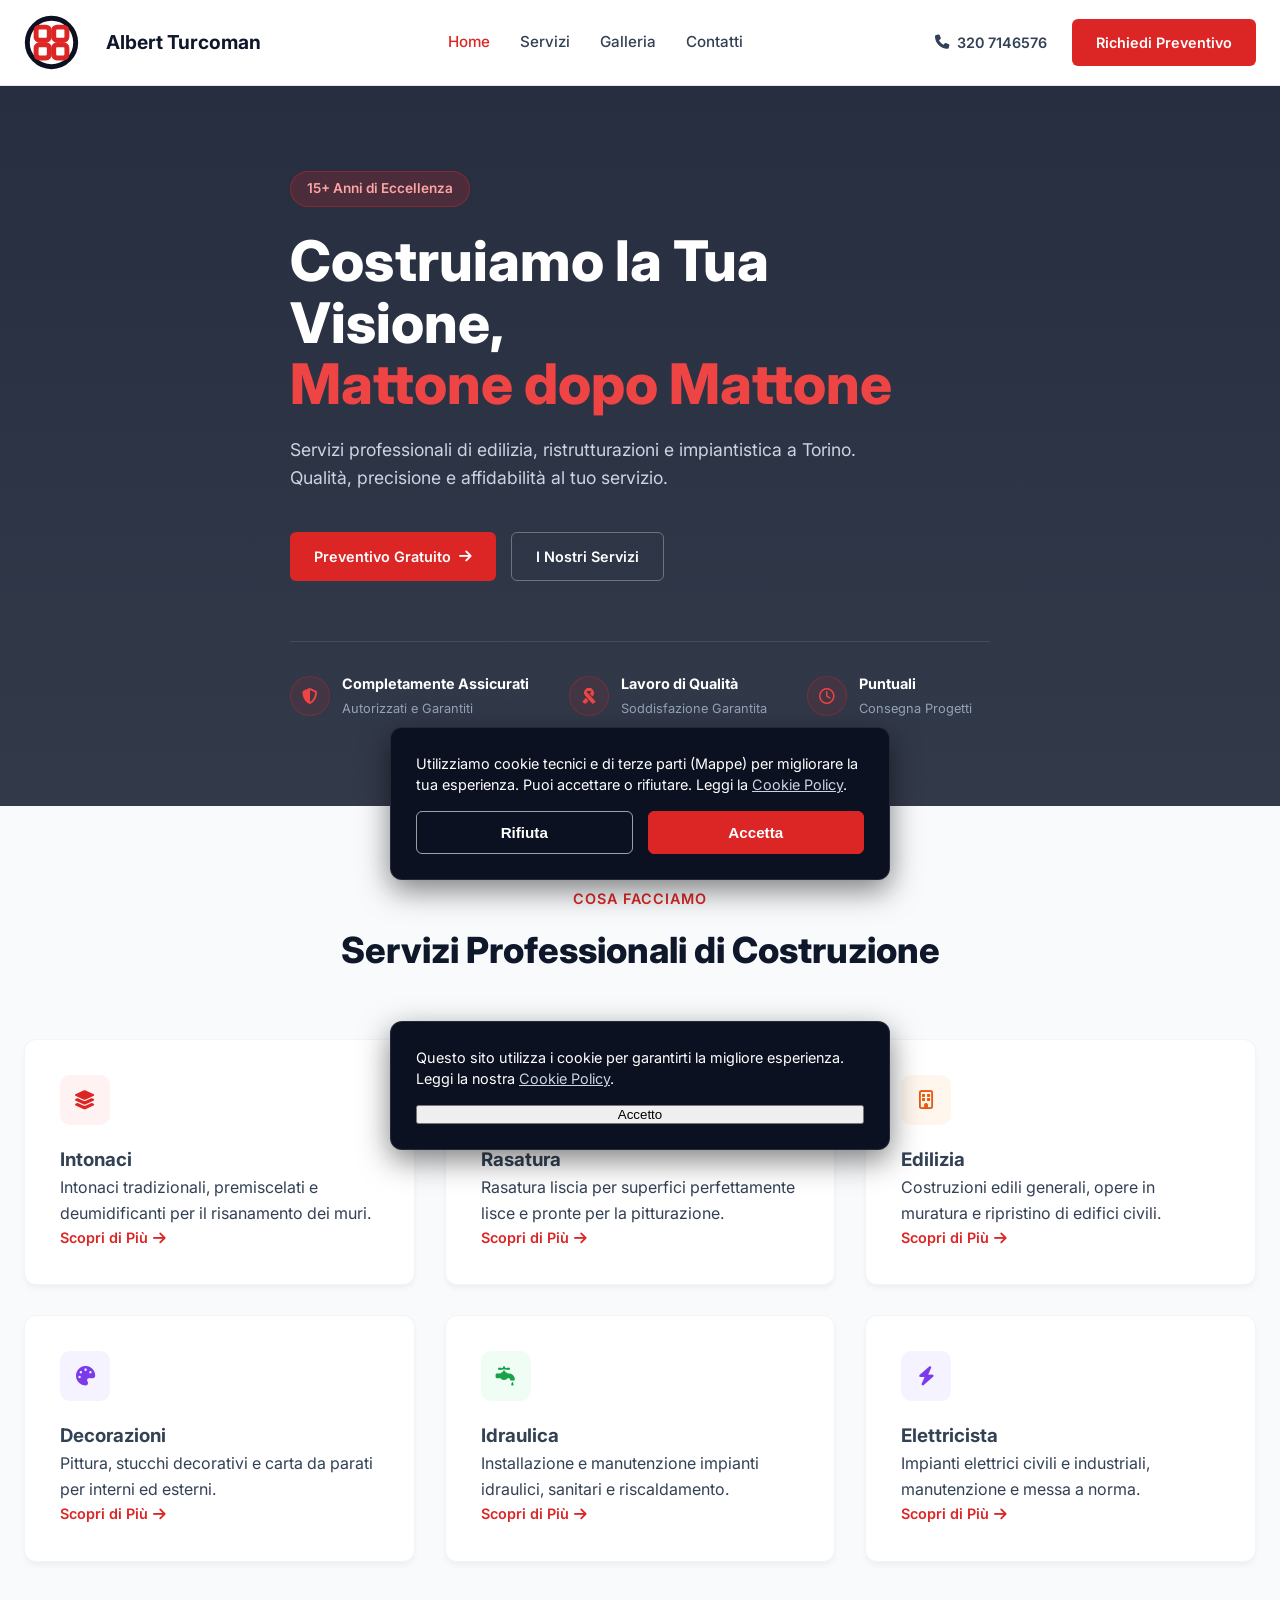
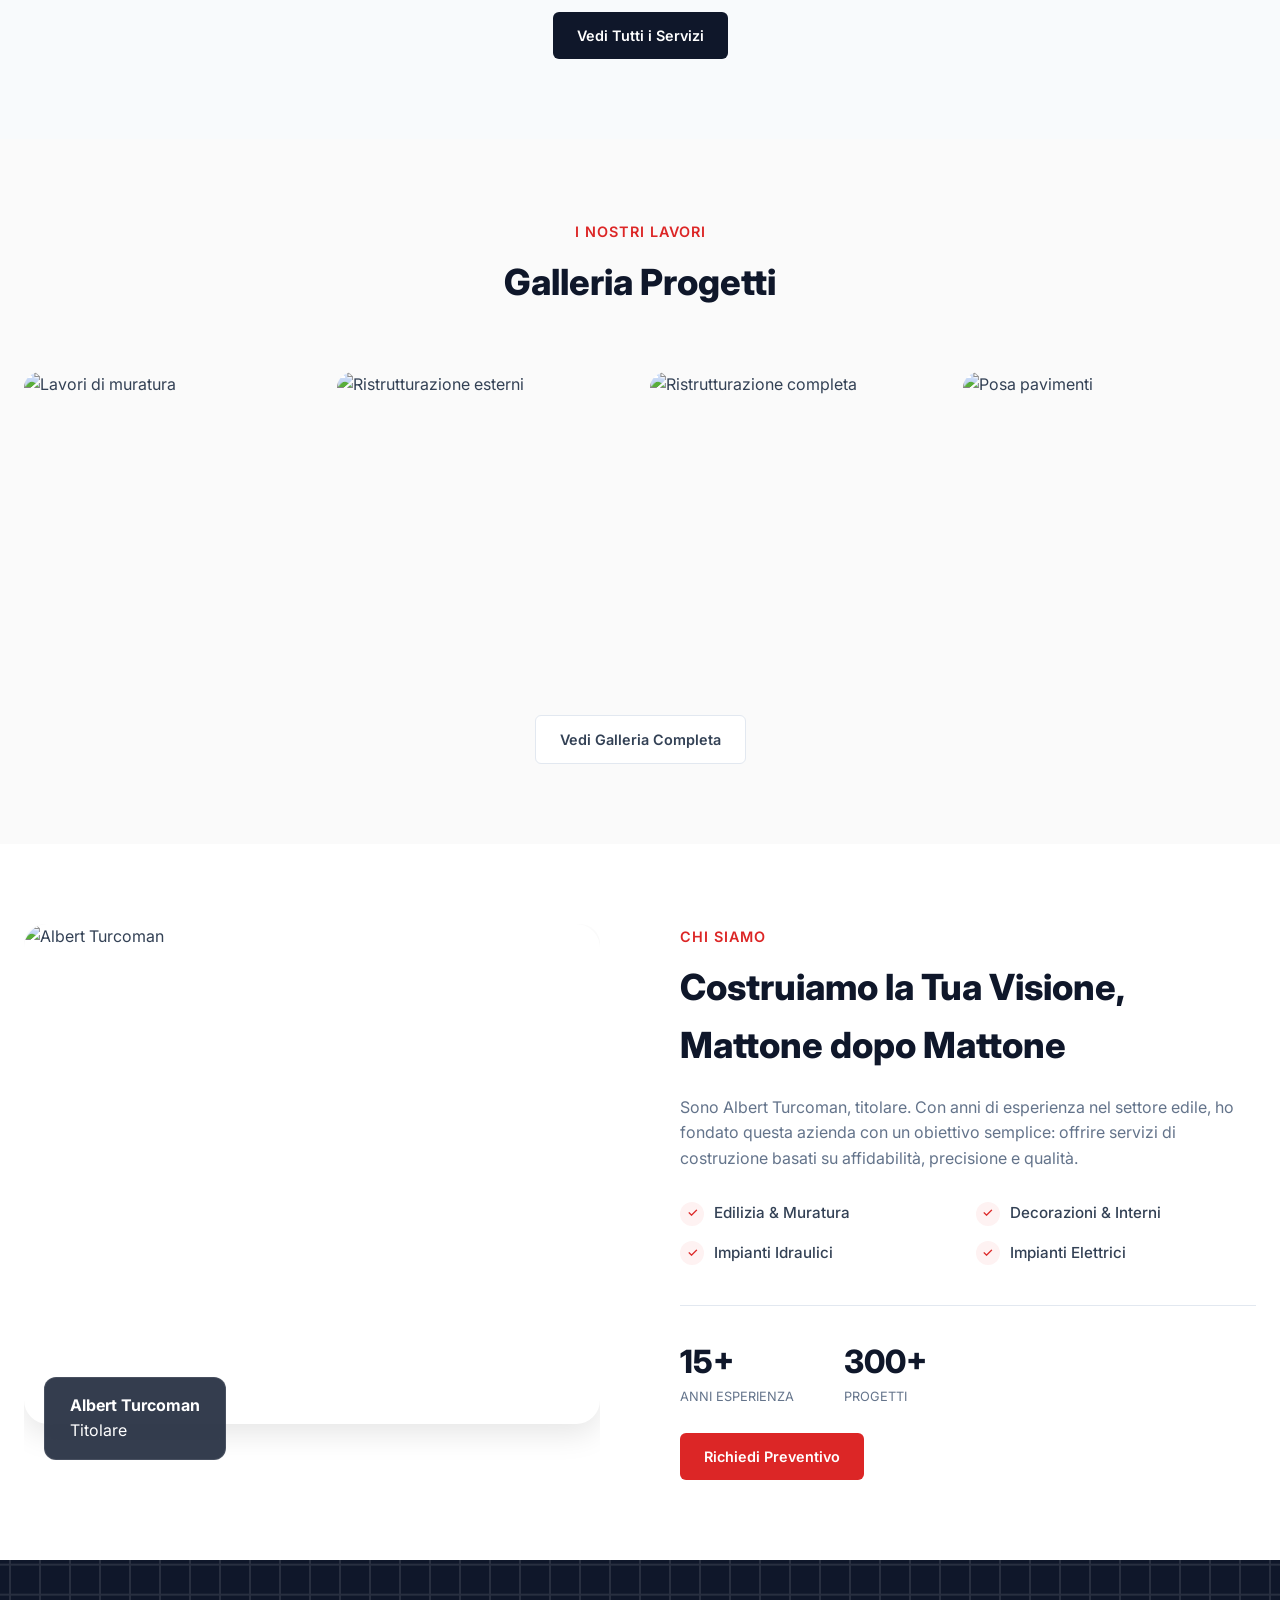
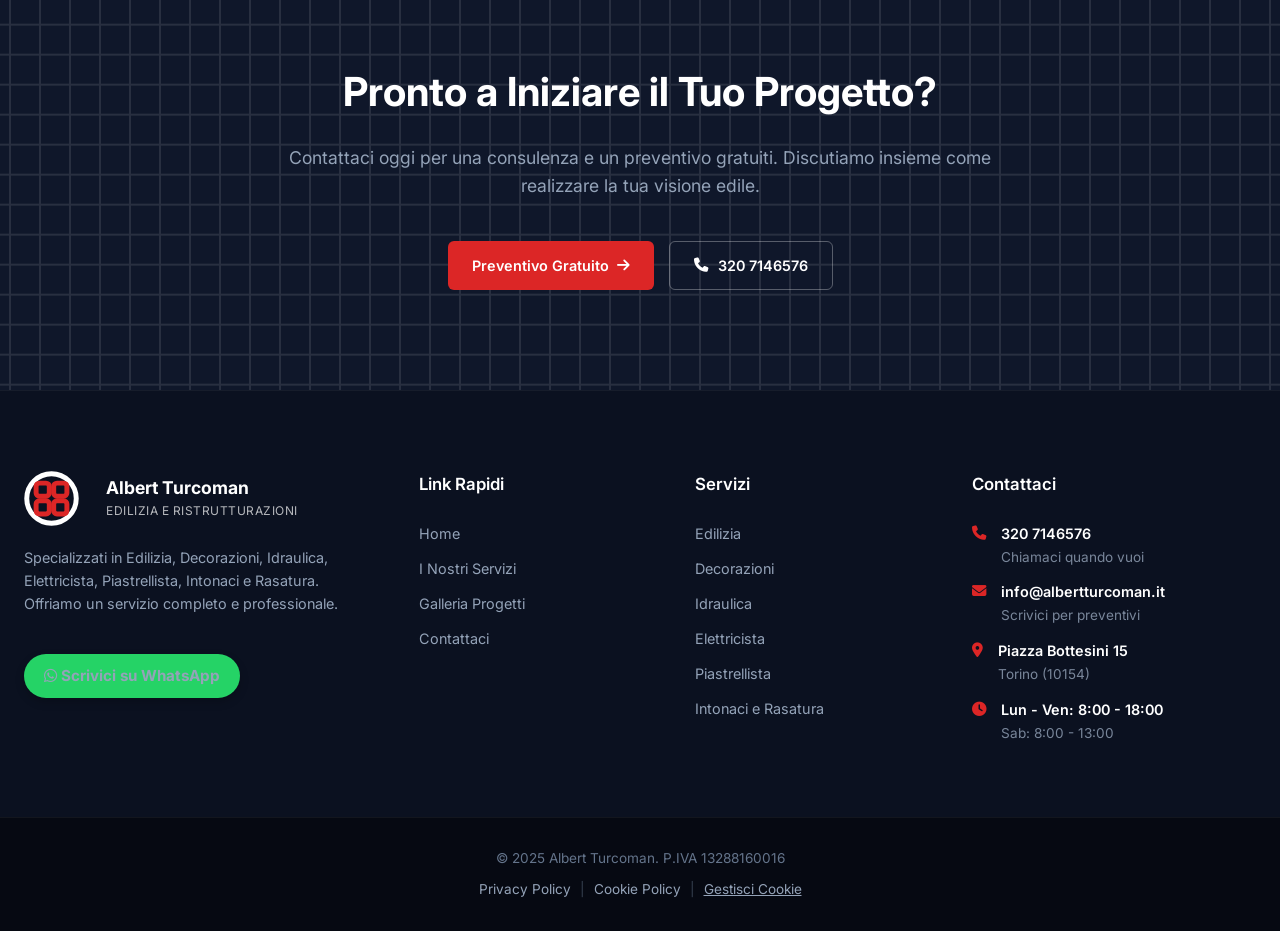
==== index.html @ 8659eb18 "Initial commit via Netlify" ====
<!DOCTYPE html>
<html lang="it">
<!-- <head>
    <meta charset="UTF-8">
    <meta name="viewport" content="width=device-width, initial-scale=1.0">
    <title>Albert Turcoman - Edilizia e Ristrutturazioni</title>
    <link rel="stylesheet" href="https://cdnjs.cloudflare.com/ajax/libs/font-awesome/6.4.0/css/all.min.css">
    <link href="https://fonts.googleapis.com/css2?family=Inter:wght@300;400;500;600;700;800&display=swap" rel="stylesheet">
    <link rel="stylesheet" href="style.css">
    <link rel="icon" type="image/svg+xml" href="favicon.svg">
</head> -->
<head>
    <meta charset="UTF-8">
    <meta name="viewport" content="width=device-width, initial-scale=1.0">
    <title>Albert Turcoman - Ristrutturazioni e Edilizia</title>
    <meta name="description" content="Ristrutturazioni complete, impianti idraulici ed elettrici, decorazioni e edilizia a Torino. Qualità, puntualità e preventivi gratuiti. Chiamaci ora.">
    <meta property="og:type" content="website">
    <meta property="og:site_name" content="Albert Turcoman Edilizia">
    <link rel="icon" type="image/svg+xml" href="favicon.svg">
    <link rel="stylesheet" href="https://cdnjs.cloudflare.com/ajax/libs/font-awesome/6.4.0/css/all.min.css">
    <link href="https://fonts.googleapis.com/css2?family=Inter:wght@300;400;500;600;700;800&display=swap" rel="stylesheet">
    <link rel="stylesheet" href="style.css">
</head>
<body>

    <header>
        <div class="container nav-wrapper">
            <a href="index.html" class="logo">
                <div class="logo-icon">
                    <svg width="100%" height="100%" viewBox="0 0 100 100" fill="none" stroke-width="9" stroke-linecap="round">
                        <circle cx="50" cy="50" r="44" stroke="#0B1120" /> <rect x="22" y="22" width="24" height="24" rx="6" stroke="#DC2626" />
                        <rect x="54" y="22" width="24" height="24" rx="6" stroke="#DC2626" />
                        <rect x="22" y="54" width="24" height="24" rx="6" stroke="#DC2626" />
                        <rect x="54" y="54" width="24" height="24" rx="6" stroke="#DC2626" />
                    </svg>
                </div>
                Albert Turcoman
            </a>
            
            <nav class="desktop-menu">
                <a href="index.html" style="color:var(--primary-red)">Home</a>
                <a href="servizi.html">Servizi</a>
                <a href="galleria.html">Galleria</a>
                <a href="contatti.html">Contatti</a>
            </nav>

            <div class="header-right">
                <a href="tel:3207146576" class="phone-cta">
                    <i class="fa-solid fa-phone"></i> 320 7146576
                </a>
                <a href="contatti.html#preventivo" class="btn-red desktop-btn">Richiedi Preventivo</a>
                
                <div class="mobile-menu-btn" onclick="toggleMenu()">
                    <i class="fa-solid fa-bars"></i>
                </div>
            </div>
        </div>
    </header>

    <div class="mobile-menu" id="mobileMenu">
        <a href="index.html" onclick="toggleMenu()">Home</a>
        <a href="servizi.html" onclick="toggleMenu()">Servizi</a>
        <a href="galleria.html" onclick="toggleMenu()">Galleria</a>
        <a href="contatti.html" onclick="toggleMenu()">Contatti</a>
        <a href="contatti.html#preventivo" class="btn-red" style="text-align:center; margin-top:20px; justify-content: center;">Richiedi Preventivo</a>
    </div>

    <section class="hero">
        <div class="container">
            <div class="hero-content">
                <span class="pill-badge">15+ Anni di Eccellenza</span>
                <h1>Costruiamo la Tua Visione, <br><span>Mattone dopo Mattone</span></h1>
                <p>Servizi professionali di edilizia, ristrutturazioni e impiantistica a Torino. Qualità, precisione e affidabilità al tuo servizio.</p>
                
                <div class="hero-actions">
                    <a href="contatti.html#preventivo" class="btn-red">Preventivo Gratuito <i class="fa-solid fa-arrow-right"></i></a>
                    <a href="servizi.html" class="btn-outline">I Nostri Servizi</a>
                </div>

                <div class="trust-row">
                    <div class="trust-item">
                        <div class="trust-icon"><i class="fa-solid fa-shield-halved"></i></div>
                        <div class="trust-text">
                            <strong>Completamente Assicurati</strong>
                            <span>Autorizzati e Garantiti</span>
                        </div>
                    </div>
                    <div class="trust-item">
                        <div class="trust-icon"><i class="fa-solid fa-ribbon"></i></div>
                        <div class="trust-text">
                            <strong>Lavoro di Qualità</strong>
                            <span>Soddisfazione Garantita</span>
                        </div>
                    </div>
                    <div class="trust-item">
                        <div class="trust-icon"><i class="fa-regular fa-clock"></i></div>
                        <div class="trust-text">
                            <strong>Puntuali</strong>
                            <span>Consegna Progetti</span>
                        </div>
                    </div>
                </div>
            </div>
        </div>
    </section>

    <section id="servizi" class="section-padding" style="background: #F8FAFC;">
        <div class="container">
            <div class="section-header">
                <span class="sub-title">COSA FACCIAMO</span>
                <h2 class="main-title">Servizi Professionali di Costruzione</h2>
            </div>

            <div class="services-grid">
                <div class="service-card">
                    <div class="icon-box icon-red"><i class="fa-solid fa-layer-group"></i></div>
                    <h3>Intonaci</h3>
                    <p>Intonaci tradizionali, premiscelati e deumidificanti per il risanamento dei muri.</p>
                    <a href="servizi.html" class="link-arrow">Scopri di Più <i class="fa-solid fa-arrow-right"></i></a>
                </div>
                <div class="service-card">
                    <div class="icon-box icon-blue"><i class="fa-solid fa-paint-roller"></i></div>
                    <h3>Rasatura</h3>
                    <p>Rasatura liscia per superfici perfettamente lisce e pronte per la pitturazione.</p>
                    <a href="servizi.html" class="link-arrow">Scopri di Più <i class="fa-solid fa-arrow-right"></i></a>
                </div>
                <div class="service-card">
                    <div class="icon-box icon-orange"><i class="fa-regular fa-building"></i></div>
                    <h3>Edilizia</h3>
                    <p>Costruzioni edili generali, opere in muratura e ripristino di edifici civili.</p>
                    <a href="servizi.html" class="link-arrow">Scopri di Più <i class="fa-solid fa-arrow-right"></i></a>
                </div>
                <div class="service-card">
                    <div class="icon-box icon-purple"><i class="fa-solid fa-palette"></i></div>
                    <h3>Decorazioni</h3>
                    <p>Pittura, stucchi decorativi e carta da parati per interni ed esterni.</p>
                    <a href="servizi.html" class="link-arrow">Scopri di Più <i class="fa-solid fa-arrow-right"></i></a>
                </div>
                <div class="service-card">
                    <div class="icon-box icon-green"><i class="fa-solid fa-faucet-drip"></i></div>
                    <h3>Idraulica</h3>
                    <p>Installazione e manutenzione impianti idraulici, sanitari e riscaldamento.</p>
                    <a href="servizi.html" class="link-arrow">Scopri di Più <i class="fa-solid fa-arrow-right"></i></a>
                </div>
                <div class="service-card">
                    <div class="icon-box icon-purple"><i class="fa-solid fa-bolt"></i></div>
                    <h3>Elettricista</h3>
                    <p>Impianti elettrici civili e industriali, manutenzione e messa a norma.</p>
                    <a href="servizi.html" class="link-arrow">Scopri di Più <i class="fa-solid fa-arrow-right"></i></a>
                </div>
            </div>
            
            <div style="text-align: center; margin-top: 50px;">
                <a href="servizi.html" class="btn-red" style="background: var(--primary-dark);">Vedi Tutti i Servizi</a>
            </div>
        </div>
    </section>

    <section id="galleria" class="gallery-section">
        <div class="container">
            <div class="section-header">
                <span class="sub-title">I NOSTRI LAVORI</span>
                <h2 class="main-title">Galleria Progetti</h2>
            </div>
            <div class="gallery-grid">
                <div class="gallery-item"><img src="https://images.unsplash.com/photo-1541888946425-d81bb19240f5?q=80&w=600&auto=format&fit=crop" alt="Lavori di muratura"><div class="overlay-text">Progetto Muratura</div></div>
                <div class="gallery-item"><img src="https://images.unsplash.com/photo-1503387762-592deb58ef4e?q=80&w=600&auto=format&fit=crop" alt="Ristrutturazione esterni"><div class="overlay-text">Muri Esterni</div></div>
                <div class="gallery-item"><img src="https://images.unsplash.com/photo-1581094794329-c8112a89af12?q=80&w=600&auto=format&fit=crop" alt="Ristrutturazione completa"><div class="overlay-text">Ristrutturazioni</div></div>
                <div class="gallery-item"><img src="https://images.unsplash.com/photo-1600607686527-6fb886090705?q=80&w=600&auto=format&fit=crop" alt="Posa pavimenti"><div class="overlay-text">Pavimentazioni</div></div>
            </div>
             <div style="text-align: center; margin-top: 50px;">
                <a href="galleria.html" class="btn-red" style="background: white; color: var(--text-main); border: 1px solid var(--border);">Vedi Galleria Completa</a>
            </div>
        </div>
    </section>

    <section class="section-padding">
        <div class="container about-layout">
            <div class="about-image">
                <img src="images/albert-titolare.png" alt="Albert Turcoman" class="titolare-img">
                <div class="floating-card">
                    <h4>Albert Turcoman</h4>
                    <span>Titolare</span>
                </div>
            </div>
            <div class="about-text">
                <span class="sub-title">CHI SIAMO</span>
                <h2 class="main-title">Costruiamo la Tua Visione, Mattone dopo Mattone</h2>
                <p style="color:var(--text-light); margin: 20px 0;">Sono Albert Turcoman, titolare. Con anni di esperienza nel settore edile, ho fondato questa azienda con un obiettivo semplice: offrire servizi di costruzione basati su affidabilità, precisione e qualità.</p>
                <div class="check-list">
                    <div class="check-item"><div class="check-circle">✓</div> Edilizia & Muratura</div>
                    <div class="check-item"><div class="check-circle">✓</div> Decorazioni & Interni</div>
                    <div class="check-item"><div class="check-circle">✓</div> Impianti Idraulici</div>
                    <div class="check-item"><div class="check-circle">✓</div> Impianti Elettrici</div>
                </div>
                <div class="stats">
                    <div><div class="stat-num">15+</div><div class="stat-label">Anni Esperienza</div></div>
                    <div><div class="stat-num">300+</div><div class="stat-label">Progetti</div></div>
                </div>
                <br>
                <a href="contatti.html#preventivo" class="btn-red">Richiedi Preventivo</a>
            </div>
        </div>
    </section>

    <section class="cta-section">
        <div class="cta-pattern"></div>
        
        <div class="container cta-content">
            <h2>Pronto a Iniziare il Tuo Progetto?</h2>
            <p>Contattaci oggi per una consulenza e un preventivo gratuiti. Discutiamo insieme come realizzare la tua visione edile.</p>
            
            <div class="cta-form-row">
                <a href="contatti.html#preventivo" class="btn-red">Preventivo Gratuito <i class="fa-solid fa-arrow-right"></i></a>
                <a href="tel:3207146576" class="btn-outline">
                     <i class="fa-solid fa-phone"></i> 320 7146576
                </a>
            </div>
        </div>
    </section>

    <footer>
        <div class="container footer-grid">
            <div class="footer-col">
                <div class="footer-logo">
                    <div class="logo-icon">
                        <svg width="100%" height="100%" viewBox="0 0 100 100" fill="none" stroke-width="9" stroke-linecap="round">
                            <circle cx="50" cy="50" r="45" stroke="#FFFFFF" />
                            <rect x="22" y="22" width="24" height="24" rx="6" stroke="#DC2626" />
                            <rect x="54" y="22" width="24" height="24" rx="6" stroke="#DC2626" />
                            <rect x="22" y="54" width="24" height="24" rx="6" stroke="#DC2626" />
                            <rect x="54" y="54" width="24" height="24" rx="6" stroke="#DC2626" />
                        </svg>
                    </div> 
                    <div class="logo-text">Albert Turcoman<br><span>Edilizia e Ristrutturazioni</span></div>
                </div>
                <p class="footer-desc">Specializzati in Edilizia, Decorazioni, Idraulica, Elettricista, Piastrellista, Intonaci e Rasatura. Offriamo un servizio completo e professionale.</p>
                <a href="https://wa.me/393207146576" class="btn-whatsapp" target="_blank"><i class="fa-brands fa-whatsapp"></i> Scrivici su WhatsApp</a>
            </div>

            <div class="footer-col">
                <h4>Link Rapidi</h4>
                <ul>
                    <li><a href="index.html">Home</a></li>
                    <li><a href="servizi.html">I Nostri Servizi</a></li>
                    <li><a href="galleria.html">Galleria Progetti</a></li>
                    <li><a href="contatti.html">Contattaci</a></li>
                </ul>
            </div>

            <div class="footer-col">
                <h4>Servizi</h4>
                <ul>
                    <li><a href="servizi.html">Edilizia</a></li>
                    <li><a href="servizi.html">Decorazioni</a></li>
                    <li><a href="servizi.html">Idraulica</a></li>
                    <li><a href="servizi.html">Elettricista</a></li>
                    <li><a href="servizi.html">Piastrellista</a></li>
                    <li><a href="servizi.html">Intonaci e Rasatura</a></li>
                </ul>
            </div>

            <div class="footer-col">
                <h4>Contattaci</h4>
                <ul class="contact-list">
                    <li>
                        <i class="fa-solid fa-phone"></i>
                        <div>
                            <strong><a href="tel:3207146576" style="color:white; text-decoration: none;">320 7146576</a></strong>
                            <span>Chiamaci quando vuoi</span>
                        </div>
                    </li>
                    
                    <li>
                        <i class="fa-solid fa-envelope"></i>
                        <div>
                            <strong><a href="contatti.html#preventivo" style="color:white; text-decoration: none;">info@albertturcoman.it</a></strong>
                            <span>Scrivici per preventivi</span>
                        </div>
                    </li>
                    
                    <li>
                        <i class="fa-solid fa-location-dot"></i>
                        <div>
                            <strong><a href="https://www.google.com/maps/search/?api=1&query=Piazza+Bottesini+15+Torino" target="_blank" style="color:white; text-decoration: none;">Piazza Bottesini 15</a></strong>
                            <span>Torino (10154)</span>
                        </div>
                    </li>

                    <li>
                        <i class="fa-solid fa-clock"></i>
                        <div>
                            <strong>Lun - Ven: 8:00 - 18:00</strong>
                            <span>Sab: 8:00 - 13:00</span>
                        </div>
                    </li>
                </ul>
            </div>         

        </div>

        <div class="footer-bottom">
            <div class="container bottom-flex">
                <div class="bottom-left">
                    © 2025 Albert Turcoman. P.IVA 13288160016
                    <div style="margin-top: 10px; font-size: 0.85rem;">
                        <a href="privacy.html" class="legal-link">Privacy Policy</a>
                        <span style="opacity: 0.5; margin: 0 5px;">|</span>
                        <a href="cookie.html" class="legal-link">Cookie Policy</a>
                        <span style="opacity: 0.5; margin: 0 5px;">|</span>
                        <a href="#" onclick="reopenBanner(); return false;" class="legal-link" style="text-decoration: underline;">Gestisci Cookie</a>
                    </div>
                </div>
            </div>
        </div>
    </footer>

    <div id="cookie-banner">
        <p>
            Utilizziamo cookie tecnici e di terze parti (Mappe) per migliorare la tua esperienza. 
            Puoi accettare o rifiutare.
            Leggi la <a href="cookie.html" style="color: #cbd5e1; text-decoration: underline;">Cookie Policy</a>.
        </p>
        <div class="cookie-buttons">
            <button onclick="rejectCookies()" class="btn-cookie-outline">Rifiuta</button>
            <button onclick="acceptCookies()" class="btn-cookie-fill">Accetta</button>
        </div>
    </div>

    <script>
        // Menu Mobile
        function toggleMenu() { 
            const menu = document.getElementById('mobileMenu');
            if(menu) menu.style.display = (menu.style.display === 'flex') ? 'none' : 'flex'; 
        }
        
        // Logica Cookie
        function acceptCookies() {
            document.getElementById('cookie-banner').classList.remove('show');
            localStorage.setItem('cookieConsent', 'accepted');
        }
        function rejectCookies() {
            document.getElementById('cookie-banner').classList.remove('show');
            localStorage.setItem('cookieConsent', 'rejected');
        }
        function reopenBanner() {
            document.getElementById('cookie-banner').classList.add('show');
        }
        
        // Controllo all'avvio
        window.addEventListener('load', function() {
            if (!localStorage.getItem('cookieConsent')) {
                setTimeout(() => document.getElementById('cookie-banner').classList.add('show'), 1000);
            }
        });
    </script>
</body>
</html>

    <script>
        function toggleMenu() {
            const menu = document.getElementById('mobileMenu');
            // Logica più robusta per gestire lo stato iniziale del display
            const computedStyle = window.getComputedStyle(menu);
            if (computedStyle.display === 'flex') {
                menu.style.display = 'none';
            } else {
                menu.style.display = 'flex';
            }
        }
    </script>

    <div id="cookie-banner">
        <p>
            Questo sito utilizza i cookie per garantirti la migliore esperienza. 
            Leggi la nostra <a href="#" style="color: #cbd5e1; text-decoration: underline;">Cookie Policy</a>.
        </p>
        <button onclick="acceptCookies()">Accetto</button>
    </div>

    <script>
        // Logica Cookie Banner
        function acceptCookies() {
            document.getElementById('cookie-banner').classList.remove('show');
            localStorage.setItem('cookieConsent', 'true');
        }

        // Mostra il banner solo se non è stato ancora accettato
        window.addEventListener('load', function() {
            if (!localStorage.getItem('cookieConsent')) {
                setTimeout(function() {
                    document.getElementById('cookie-banner').classList.add('show');
                }, 1000); // Ritardo di 1 secondo per eleganza
            }
        });
    </script>

</body>
</html>
---- style.css ----
/* --- 1. RESET & VARIABLES --- */
:root {
    --primary-red: #DC2626;
    --primary-dark: #0F172A;
    --text-main: #334155;
    --text-light: #64748B;
    --white: #ffffff;
    --border: #E2E8F0;
}

* { margin: 0; padding: 0; box-sizing: border-box; }

body {
    font-family: 'Inter', sans-serif;
    color: var(--text-main);
    line-height: 1.6;
    background-color: var(--white);
    overflow-x: hidden;
}

a { text-decoration: none; transition: 0.3s; }
ul { list-style: none; }
img { width: 100%; display: block; }

/* --- 2. HEADER --- */
header {
    background: var(--white);
    border-bottom: 1px solid var(--border);
    padding: 15px 0;
    position: sticky;
    top: 0;
    z-index: 2000; 
}

.container {
    max-width: 1280px;
    margin: 0 auto;
    padding: 0 24px;
}

.nav-wrapper {
    display: flex;
    justify-content: space-between;
    align-items: center;
}

.logo {
    display: flex;
    align-items: center;
    gap: 12px;
    font-weight: 700;
    font-size: 1.2rem;
    color: var(--primary-dark);
}

.logo-icon {
    width: 55px;   
    height: 55px;  
    display: flex; align-items: center; justify-content: center;
    flex-shrink: 0;
    margin-right: 5px; 
}

.logo-icon svg { width: 100%; height: 100%; }

.desktop-menu { display: flex; gap: 30px; }
.desktop-menu a { color: var(--text-main); font-weight: 500; font-size: 0.95rem; }
.desktop-menu a:hover { color: var(--primary-red); }

.header-right { display: flex; align-items: center; gap: 20px; }

.phone-cta {
    display: flex; align-items: center; gap: 8px;
    font-weight: 600; color: var(--text-main); font-size: 0.9rem;
    position: relative;
    z-index: 10;
    padding: 5px;
}

.btn-red {
    background: var(--primary-red);
    color: white;
    padding: 12px 24px;
    border-radius: 6px;
    font-weight: 600;
    font-size: 0.9rem;
    border: none;
    cursor: pointer;
    display: inline-flex;
    align-items: center;
    justify-content: center;
    gap: 8px;
    white-space: nowrap;
    position: relative;
    z-index: 10;
}
.btn-red:hover { background: #b91c1c; }

.btn-outline {
    background: transparent;
    border: 1px solid rgba(255,255,255,0.3);
    color: white;
    padding: 12px 24px;
    border-radius: 6px;
    font-weight: 600;
    font-size: 0.9rem;
    cursor: pointer;
    display: inline-flex;
    align-items: center;
    justify-content: center;
    gap: 10px;
    min-width: 150px;
    transition: 0.3s;
    position: relative;
    z-index: 10;
}
.btn-outline:hover {
    background: white;
    color: var(--primary-dark);
    border-color: white;
}

.mobile-menu-btn {
    display: none;
    font-size: 1.5rem;
    color: var(--primary-dark);
    cursor: pointer;
    margin-left: 10px;
    padding: 10px;
    position: relative;
    z-index: 2001;
}

.mobile-menu {
    display: none;
    position: fixed;
    top: 71px; 
    left: 0; width: 100%;
    background: white;
    padding: 20px;
    border-bottom: 1px solid var(--border);
    flex-direction: column;
    gap: 15px;
    box-shadow: 0 4px 6px -1px rgba(0,0,0,0.1);
    z-index: 1999;
}
.mobile-menu a {
    color: var(--text-main);
    font-weight: 600; font-size: 1.1rem;
    padding: 10px 0; border-bottom: 1px solid #f1f5f9;
}

/* --- 3. HERO SECTION --- */
.hero {
    position: relative;
    padding: 80px 0;
    background-image: linear-gradient(rgba(15, 23, 42, 0.90), rgba(15, 23, 42, 0.85)), url('https://images.unsplash.com/photo-1541888946425-d81bb19240f5?q=80&w=2000&auto=format&fit=crop');
    background-size: cover;
    background-position: center;
    color: white;
    min-height: 80vh;
    display: flex;
    align-items: center;
    z-index: 1;
}

.hero-content { max-width: 700px; position: relative; z-index: 2; }

.pill-badge {
    background: rgba(220, 38, 38, 0.2);
    color: #FCA5A5;
    border: 1px solid rgba(220, 38, 38, 0.4);
    padding: 6px 16px; border-radius: 50px;
    font-size: 0.85rem; font-weight: 600;
    display: inline-block; margin-bottom: 24px;
}

.hero h1 {
    font-size: 3.5rem; line-height: 1.1;
    font-weight: 800; margin-bottom: 20px;
}
.hero h1 span { color: #EF4444; }
.hero p {
    font-size: 1.1rem; color: #CBD5E1;
    margin-bottom: 40px; max-width: 600px;
}

.hero-actions {
    display: flex;
    gap: 15px;
    margin-bottom: 60px;
    flex-wrap: wrap; 
}

.trust-row {
    display: flex; gap: 40px;
    border-top: 1px solid rgba(255,255,255,0.1);
    padding-top: 30px;
}
.trust-item { display: flex; gap: 12px; align-items: center; }
.trust-icon { 
    width: 40px; height: 40px; 
    background: rgba(220, 38, 38, 0.1); 
    border: 1px solid rgba(220, 38, 38, 0.3);
    border-radius: 50%;
    display: flex; justify-content: center; align-items: center;
    color: #EF4444;
}
.trust-text strong { display: block; font-size: 0.9rem; }
.trust-text span { font-size: 0.8rem; color: #94A3B8; }

/* --- 4. GENERAL SECTIONS --- */
.section-padding { padding: 80px 0; position: relative; z-index: 1; }
.section-header { text-align: center; margin-bottom: 60px; }
.sub-title { color: var(--primary-red); font-weight: 600; font-size: 0.9rem; letter-spacing: 1px; text-transform: uppercase; }
.main-title { font-size: 2.25rem; color: var(--primary-dark); font-weight: 800; margin-top: 10px; }

.services-grid { display: grid; grid-template-columns: repeat(3, 1fr); gap: 30px; }
.service-card {
    background: white; padding: 35px; border-radius: 12px;
    box-shadow: 0 4px 6px -1px rgba(0,0,0,0.05); transition: 0.3s;
    border: 1px solid #f1f5f9;
}
.service-card:hover { transform: translateY(-5px); box-shadow: 0 10px 15px -3px rgba(0,0,0,0.1); }
.icon-box { width: 50px; height: 50px; border-radius: 10px; display: flex; justify-content: center; align-items: center; margin-bottom: 20px; font-size: 1.2rem; }
.icon-red { background: #FEF2F2; color: #DC2626; }
.icon-blue { background: #EFF6FF; color: #2563EB; }
.icon-orange { background: #FFF7ED; color: #EA580C; }
.icon-purple { background: #F5F3FF; color: #7C3AED; }
.icon-green { background: #F0FDF4; color: #16A34A; }
.link-arrow { color: var(--primary-red); font-weight: 600; font-size: 0.9rem; display: flex; align-items: center; gap: 5px; }

.gallery-section { background: #FAFAFA; padding: 80px 0; }
.filters { display: flex; justify-content: center; gap: 15px; margin-bottom: 40px; flex-wrap: wrap; }
.filter-btn { background: white; border: 1px solid var(--border); padding: 10px 24px; border-radius: 50px; font-weight: 500; color: var(--text-light); cursor: pointer; transition: 0.3s; }
.filter-btn:hover { background: #f1f5f9; }
.filter-btn.active { background: var(--primary-red); color: white; border-color: var(--primary-red); }
.gallery-grid { display: grid; grid-template-columns: repeat(4, 1fr); gap: 20px; }
.gallery-item { position: relative; border-radius: 16px; overflow: hidden; aspect-ratio: 1; cursor: pointer; }
.gallery-item img { width: 100%; height: 100%; object-fit: cover; transition: 0.5s; }
.gallery-item:hover img { transform: scale(1.1); }
.overlay-text { position: absolute; bottom: 0; left: 0; right: 0; padding: 20px; background: linear-gradient(to top, rgba(0,0,0,0.8), transparent); color: white; opacity: 0; transition: 0.3s; }
.gallery-item:hover .overlay-text { opacity: 1; }

.about-layout { display: grid; grid-template-columns: 1fr 1fr; gap: 80px; align-items: center; }
.about-image { position: relative; border-radius: 20px; overflow: hidden; }
.floating-card { position: absolute; bottom: 20px; left: 20px; background: rgba(30, 41, 59, 0.9); backdrop-filter: blur(5px); padding: 15px 25px; border-radius: 12px; color: white; border: 1px solid rgba(255,255,255,0.1); }
.check-list { display: grid; grid-template-columns: 1fr 1fr; gap: 15px; margin: 30px 0; }
.check-item { display: flex; gap: 10px; align-items: center; font-weight: 500; font-size: 0.95rem; }
.check-circle { color: var(--primary-red); background: #FEF2F2; width: 24px; height: 24px; border-radius: 50%; display: flex; justify-content: center; align-items: center; font-size: 0.8rem; }
.stats { display: flex; gap: 50px; margin-top: 40px; border-top: 1px solid var(--border); padding-top: 30px; }
.stat-num { font-size: 2rem; font-weight: 800; color: var(--primary-dark); }
.stat-label { font-size: 0.8rem; text-transform: uppercase; color: var(--text-light); }

/* --- 5. CTA SECTION --- */
.cta-section {
    background-color: #0F172A; color: white; padding: 100px 0;
    position: relative; overflow: hidden; text-align: center;
    z-index: 1;
}

.cta-pattern {
    position: absolute; top: 0; left: 0; width: 100%; height: 100%; opacity: 0.1;
    background-image: 
        linear-gradient(90deg, transparent 48%, #fff 48%, #fff 52%, transparent 52%),
        linear-gradient(0deg, transparent 48%, #fff 48%, #fff 52%, transparent 52%);
    background-size: 30px 30px;
    background-position: center;
}

.cta-content { position: relative; z-index: 2; max-width: 800px; margin: 0 auto; }
.cta-content h2 { font-size: 2.5rem; font-weight: 700; margin-bottom: 20px; }
.cta-content p { color: #94A3B8; margin-bottom: 40px; font-size: 1.1rem; }
.cta-form-row { display: flex; justify-content: center; gap: 15px; flex-wrap: wrap; }

.input-white {
    background: white;
    border: none; border-radius: 6px;
    padding: 0 20px; height: 48px;
    width: 250px; font-size: 1rem; color: var(--text-main);
}

/* --- 6. FOOTER --- */
footer {
    background: #0B1120; 
    color: #94A3B8; 
    padding-top: 80px; 
    font-size: 0.9rem;
    border-top: 1px solid rgba(255,255,255,0.05);
    position: relative;
    z-index: 10;
}

.footer-grid {
    display: grid; 
    /* MODIFICA: Uso le 4 colonne fisse che ti servono per l'allineamento corretto */
    grid-template-columns: 1.5fr 1fr 1fr 1.2fr;
    gap: 40px; 
    padding-bottom: 60px;
}

.footer-logo { display: flex; align-items: center; gap: 12px; margin-bottom: 20px; color: white; }
.footer-logo .logo-text { line-height: 1.2; font-weight: 700; font-size: 1.1rem; }
.footer-logo .logo-text span { font-size: 0.75rem; font-weight: 400; opacity: 0.7; text-transform: uppercase; letter-spacing: 0.5px; }

.footer-desc { margin-bottom: 24px; line-height: 1.6; }

.social-icons { display: flex; gap: 10px; }
.social-btn { width: 36px; height: 36px; background: rgba(255,255,255,0.08); display: flex; justify-content: center; align-items: center; border-radius: 6px; color: white; transition: 0.3s; }
.social-btn:hover { background: var(--primary-red); }

.footer-col h4 { color: white; margin-bottom: 24px; font-size: 1.05rem; font-weight: 600; }
.footer-col ul li { margin-bottom: 12px; }
.footer-col a { color: #94A3B8; transition: 0.2s; display: inline-block; text-decoration: none; }
.footer-col a:hover { color: white; transform: translateX(5px); } 

.contact-list li { display: flex; gap: 15px; margin-bottom: 20px; align-items: flex-start; }
.contact-list i { color: var(--primary-red); margin-top: 4px; flex-shrink: 0; }
.contact-list strong { display: block; color: white; font-weight: 600; }
.contact-list span { font-size: 0.85rem; opacity: 0.8; }

.footer-bottom { 
    background: #060912; 
    padding: 30px 0;
    border-top: 1px solid rgba(255,255,255,0.05); 
    font-size: 0.85rem; 
    color: #64748B; 
    text-align: center;
}

.bottom-flex { 
    display: flex; 
    flex-direction: column; 
    align-items: center;    
    justify-content: center; 
    gap: 15px; 
}

.bottom-left { 
    line-height: 1.6; 
    display: flex;
    flex-direction: column;
    align-items: center;
}

.vat-code { opacity: 0.6; font-size: 0.8rem; }

/* Stile per Privacy e Cookie Policy */
.legal-link {
    color: #94A3B8;        
    text-decoration: none; 
    transition: 0.3s;
}

.legal-link:hover {
    color: white;          
    text-decoration: underline;
}

/* Fix per spaziare meglio il logo dal testo */
.logo-icon { margin-right: 15px; }

/* --- PAGINA SERVIZI (Schede con Immagini) --- */
.service-img-card {
    background: white;
    border-radius: 12px;
    overflow: hidden;
    border: 1px solid #F1F5F9;
    transition: transform 0.3s ease, box-shadow 0.3s ease;
    display: flex;
    flex-direction: column;
    height: 100%; 
}

.service-img-card:hover {
    transform: translateY(-5px);
    box-shadow: 0 10px 20px rgba(0,0,0,0.08);
}

.card-image-wrapper {
    position: relative;
    height: 200px;
    overflow: hidden;
}

.card-image-wrapper img {
    width: 100%;
    height: 100%;
    object-fit: cover;
    transition: transform 0.5s ease;
}

.service-img-card:hover .card-image-wrapper img { transform: scale(1.05); }

.card-floating-icon {
    position: absolute;
    top: 15px;
    right: 15px;
    background: white;
    width: 40px;
    height: 40px;
    border-radius: 8px;
    display: flex;
    justify-content: center;
    align-items: center;
    color: var(--primary-red);
    font-size: 1.1rem;
    box-shadow: 0 2px 5px rgba(0,0,0,0.1);
    z-index: 2;
}

.card-content {
    padding: 25px;
    display: flex;
    flex-direction: column;
    flex-grow: 1;
    justify-content: space-between;
}

.card-content h3 {
    font-size: 1.25rem;
    color: var(--primary-dark);
    margin-bottom: 10px;
    font-weight: 700;
}

.card-content p {
    color: var(--text-light);
    font-size: 0.95rem;
    line-height: 1.6;
    margin-bottom: 25px;
}

.card-action-btn {
    background: #F8FAFC;
    border: 1px solid #E2E8F0;
    padding: 12px 20px;
    border-radius: 6px;
    color: var(--primary-dark);
    font-weight: 600;
    font-size: 0.85rem;
    display: flex;
    justify-content: space-between;
    align-items: center;
    transition: 0.3s;
    text-decoration: none; 
}

.card-action-btn:hover {
    background: var(--primary-dark);
    color: white;
    border-color: var(--primary-dark);
}

/* Stili per la CTA finale della pagina servizi */
.services-cta {
    background: white;
    text-align: center;
    padding: 80px 0;
    border-top: 1px solid var(--border);
}

.cta-buttons-row {
    display: flex;
    justify-content: center;
    gap: 20px;
    flex-wrap: wrap;
    margin-top: 30px;
}

.btn-white-border {
    background: white;
    border: 1px solid #E2E8F0;
    color: var(--text-main);
    padding: 12px 24px;
    border-radius: 6px;
    font-weight: 600;
    display: inline-flex;
    align-items: center;
    gap: 10px;
    transition: 0.3s;
    cursor: pointer;
}

.btn-white-border:hover {
    background: #F8FAFC;
    border-color: #CBD5E1;
}

/* --- COOKIE BANNER (Fix 2 tasti) --- */
#cookie-banner {
    position: fixed;
    bottom: -250px;
    left: 0; right: 0; margin: 0 auto; 
    max-width: 500px; 
    background: #0B1120;
    color: white;
    padding: 25px;
    border-radius: 12px;
    box-shadow: 0 10px 30px rgba(0,0,0,0.5);
    border: 1px solid rgba(255,255,255,0.1);
    
    display: flex;
    flex-direction: column; /* IMPORTANTE: Testo sopra, tasti sotto */
    gap: 15px;
    
    z-index: 10000;
    transition: bottom 0.5s cubic-bezier(0.175, 0.885, 0.32, 1.275);
}

#cookie-banner.show { bottom: 20px; }

#cookie-banner p {
    margin: 0;
    font-size: 0.9rem;
    line-height: 1.5;
}

/* Contenitore per i due tasti affiancati */
.cookie-buttons {
    display: flex;      
    gap: 15px;          
    width: 100%;        
}

.btn-cookie-fill, 
.btn-cookie-outline {
    flex: 1;            /* Stessa larghezza */
    padding: 12px 0;    
    text-align: center;
    border-radius: 6px;
    font-weight: 600;
    cursor: pointer;
    font-size: 0.95rem;
    transition: 0.2s;
}

.btn-cookie-fill {
    background: var(--primary-red);
    color: white;
    border: 1px solid var(--primary-red);
}

.btn-cookie-fill:hover { background: #b91c1c; }

.btn-cookie-outline {
    background: transparent;
    color: white;
    border: 1px solid rgba(255,255,255, 0.6);
}

.btn-cookie-outline:hover { border-color: white; background: rgba(255,255,255,0.1); }

/* --- EXTRA COMPONENTS --- */
html { scroll-behavior: smooth; }

.btn-whatsapp {
    display: inline-flex;
    align-items: center;
    gap: 10px;
    background-color: #25D366; 
    color: white;
    text-decoration: none;
    font-weight: bold;
    padding: 10px 20px;
    border-radius: 50px;
    margin-top: 15px;
    transition: 0.3s;
    font-size: 0.95rem;
    box-shadow: 0 4px 10px rgba(0,0,0,0.2);
}

.btn-whatsapp:hover {
    background-color: #128C7E;
    transform: translateY(-2px);
}

/* --- RESPONSIVE FIXES (Tutti raggruppati qui) --- */
@media (max-width: 1024px) {
    header { padding: 10px 0; }
    .hero h1 { font-size: 2.5rem; }
    .desktop-menu { display: none; }
    .desktop-btn { display: none; }
    .mobile-menu-btn { display: block; }
    .services-grid { grid-template-columns: 1fr 1fr; }
    .gallery-grid { grid-template-columns: repeat(2, 1fr); }
    .about-layout { grid-template-columns: 1fr; }
    .about-image { order: -1; }
    .footer-grid { grid-template-columns: 1fr 1fr; }
}

@media (max-width: 768px) {
    /* Hero e Sezioni Generali */
    .hero-content { text-align: center; }
    .hero-actions { justify-content: center; }
    .input-white { width: 100%; max-width: 300px; } 
    .trust-row { flex-direction: column; align-items: center; }
    .services-grid { grid-template-columns: 1fr; }
    .gallery-grid { grid-template-columns: 1fr; }

    /* Footer Mobile: Tutto centrato e in colonna */
    .footer-grid { grid-template-columns: 1fr !important; text-align: center; gap: 30px; }
    .footer-col { display: flex; flex-direction: column; align-items: center; }
    .contact-list li { justify-content: center; text-align: center; }
    .btn-whatsapp { margin: 15px auto 0; }
    .bottom-flex { flex-direction: column; text-align: center; gap: 10px; }
    .phone-cta { display: none; }

    /* Fix Pagine Legali (Margini) */
    .legal-content { padding: 40px 20px; }
    .legal-content h1 { font-size: 1.8rem; }

    /* Fix Cookie Banner Mobile */
    #cookie-banner {
        left: 10px; right: 10px; max-width: none;
    }
}



/* 1. Stile per il contenitore dell'immagine */
.about-image {
    position: relative; /* Fondamentale per far stare la "floating-card" al suo posto */
    width: 100%;
    height: 100%; /* Cerca di occupare tutta l'altezza disponibile */
    min-height: 400px; /* Altezza minima di sicurezza per desktop */
}

/* 2. Stile SPECIFICO per la tua nuova immagine */
.titolare-img {
    width: 100%;
    height: 500px; /* ALTEZZA FISSA: Modifica questo valore per pareggiare col testo */
    object-fit: cover; /* MAGIA: Ritaglia l'immagine per riempire il box senza deformarla */
    object-position: top center; /* Focalizza il ritaglio sulla parte alta (il viso) */
    border-radius: 24px; /* Arrotonda gli angoli come nelle tue foto di esempio */
    box-shadow: 0 10px 30px rgba(0,0,0,0.1); /* Un'ombra leggera per eleganza */
}

/* 3. Ottimizzazione per MOBILE (Cellulari) */
@media (max-width: 768px) {
    .titolare-img {
        height: 350px; /* Su cellulare la facciamo meno alta per non occupare tutto lo schermo */
    }
    
    .about-layout {
        /* Assicura che su mobile le colonne stiano una sopra l'altra */
        flex-direction: column; 
    }
}
---- style.css ----
/* --- 1. RESET & VARIABLES --- */
:root {
    --primary-red: #DC2626;
    --primary-dark: #0F172A;
    --text-main: #334155;
    --text-light: #64748B;
    --white: #ffffff;
    --border: #E2E8F0;
}

* { margin: 0; padding: 0; box-sizing: border-box; }

body {
    font-family: 'Inter', sans-serif;
    color: var(--text-main);
    line-height: 1.6;
    background-color: var(--white);
    overflow-x: hidden;
}

a { text-decoration: none; transition: 0.3s; }
ul { list-style: none; }
img { width: 100%; display: block; }

/* --- 2. HEADER --- */
header {
    background: var(--white);
    border-bottom: 1px solid var(--border);
    padding: 15px 0;
    position: sticky;
    top: 0;
    z-index: 2000; 
}

.container {
    max-width: 1280px;
    margin: 0 auto;
    padding: 0 24px;
}

.nav-wrapper {
    display: flex;
    justify-content: space-between;
    align-items: center;
}

.logo {
    display: flex;
    align-items: center;
    gap: 12px;
    font-weight: 700;
    font-size: 1.2rem;
    color: var(--primary-dark);
}

.logo-icon {
    width: 55px;   
    height: 55px;  
    display: flex; align-items: center; justify-content: center;
    flex-shrink: 0;
    margin-right: 5px; 
}

.logo-icon svg { width: 100%; height: 100%; }

.desktop-menu { display: flex; gap: 30px; }
.desktop-menu a { color: var(--text-main); font-weight: 500; font-size: 0.95rem; }
.desktop-menu a:hover { color: var(--primary-red); }

.header-right { display: flex; align-items: center; gap: 20px; }

.phone-cta {
    display: flex; align-items: center; gap: 8px;
    font-weight: 600; color: var(--text-main); font-size: 0.9rem;
    position: relative;
    z-index: 10;
    padding: 5px;
}

.btn-red {
    background: var(--primary-red);
    color: white;
    padding: 12px 24px;
    border-radius: 6px;
    font-weight: 600;
    font-size: 0.9rem;
    border: none;
    cursor: pointer;
    display: inline-flex;
    align-items: center;
    justify-content: center;
    gap: 8px;
    white-space: nowrap;
    position: relative;
    z-index: 10;
}
.btn-red:hover { background: #b91c1c; }

.btn-outline {
    background: transparent;
    border: 1px solid rgba(255,255,255,0.3);
    color: white;
    padding: 12px 24px;
    border-radius: 6px;
    font-weight: 600;
    font-size: 0.9rem;
    cursor: pointer;
    display: inline-flex;
    align-items: center;
    justify-content: center;
    gap: 10px;
    min-width: 150px;
    transition: 0.3s;
    position: relative;
    z-index: 10;
}
.btn-outline:hover {
    background: white;
    color: var(--primary-dark);
    border-color: white;
}

.mobile-menu-btn {
    display: none;
    font-size: 1.5rem;
    color: var(--primary-dark);
    cursor: pointer;
    margin-left: 10px;
    padding: 10px;
    position: relative;
    z-index: 2001;
}

.mobile-menu {
    display: none;
    position: fixed;
    top: 71px; 
    left: 0; width: 100%;
    background: white;
    padding: 20px;
    border-bottom: 1px solid var(--border);
    flex-direction: column;
    gap: 15px;
    box-shadow: 0 4px 6px -1px rgba(0,0,0,0.1);
    z-index: 1999;
}
.mobile-menu a {
    color: var(--text-main);
    font-weight: 600; font-size: 1.1rem;
    padding: 10px 0; border-bottom: 1px solid #f1f5f9;
}

/* --- 3. HERO SECTION --- */
.hero {
    position: relative;
    padding: 80px 0;
    background-image: linear-gradient(rgba(15, 23, 42, 0.90), rgba(15, 23, 42, 0.85)), url('https://images.unsplash.com/photo-1541888946425-d81bb19240f5?q=80&w=2000&auto=format&fit=crop');
    background-size: cover;
    background-position: center;
    color: white;
    min-height: 80vh;
    display: flex;
    align-items: center;
    z-index: 1;
}

.hero-content { max-width: 700px; position: relative; z-index: 2; }

.pill-badge {
    background: rgba(220, 38, 38, 0.2);
    color: #FCA5A5;
    border: 1px solid rgba(220, 38, 38, 0.4);
    padding: 6px 16px; border-radius: 50px;
    font-size: 0.85rem; font-weight: 600;
    display: inline-block; margin-bottom: 24px;
}

.hero h1 {
    font-size: 3.5rem; line-height: 1.1;
    font-weight: 800; margin-bottom: 20px;
}
.hero h1 span { color: #EF4444; }
.hero p {
    font-size: 1.1rem; color: #CBD5E1;
    margin-bottom: 40px; max-width: 600px;
}

.hero-actions {
    display: flex;
    gap: 15px;
    margin-bottom: 60px;
    flex-wrap: wrap; 
}

.trust-row {
    display: flex; gap: 40px;
    border-top: 1px solid rgba(255,255,255,0.1);
    padding-top: 30px;
}
.trust-item { display: flex; gap: 12px; align-items: center; }
.trust-icon { 
    width: 40px; height: 40px; 
    background: rgba(220, 38, 38, 0.1); 
    border: 1px solid rgba(220, 38, 38, 0.3);
    border-radius: 50%;
    display: flex; justify-content: center; align-items: center;
    color: #EF4444;
}
.trust-text strong { display: block; font-size: 0.9rem; }
.trust-text span { font-size: 0.8rem; color: #94A3B8; }

/* --- 4. GENERAL SECTIONS --- */
.section-padding { padding: 80px 0; position: relative; z-index: 1; }
.section-header { text-align: center; margin-bottom: 60px; }
.sub-title { color: var(--primary-red); font-weight: 600; font-size: 0.9rem; letter-spacing: 1px; text-transform: uppercase; }
.main-title { font-size: 2.25rem; color: var(--primary-dark); font-weight: 800; margin-top: 10px; }

.services-grid { display: grid; grid-template-columns: repeat(3, 1fr); gap: 30px; }
.service-card {
    background: white; padding: 35px; border-radius: 12px;
    box-shadow: 0 4px 6px -1px rgba(0,0,0,0.05); transition: 0.3s;
    border: 1px solid #f1f5f9;
}
.service-card:hover { transform: translateY(-5px); box-shadow: 0 10px 15px -3px rgba(0,0,0,0.1); }
.icon-box { width: 50px; height: 50px; border-radius: 10px; display: flex; justify-content: center; align-items: center; margin-bottom: 20px; font-size: 1.2rem; }
.icon-red { background: #FEF2F2; color: #DC2626; }
.icon-blue { background: #EFF6FF; color: #2563EB; }
.icon-orange { background: #FFF7ED; color: #EA580C; }
.icon-purple { background: #F5F3FF; color: #7C3AED; }
.icon-green { background: #F0FDF4; color: #16A34A; }
.link-arrow { color: var(--primary-red); font-weight: 600; font-size: 0.9rem; display: flex; align-items: center; gap: 5px; }

.gallery-section { background: #FAFAFA; padding: 80px 0; }
.filters { display: flex; justify-content: center; gap: 15px; margin-bottom: 40px; flex-wrap: wrap; }
.filter-btn { background: white; border: 1px solid var(--border); padding: 10px 24px; border-radius: 50px; font-weight: 500; color: var(--text-light); cursor: pointer; transition: 0.3s; }
.filter-btn:hover { background: #f1f5f9; }
.filter-btn.active { background: var(--primary-red); color: white; border-color: var(--primary-red); }
.gallery-grid { display: grid; grid-template-columns: repeat(4, 1fr); gap: 20px; }
.gallery-item { position: relative; border-radius: 16px; overflow: hidden; aspect-ratio: 1; cursor: pointer; }
.gallery-item img { width: 100%; height: 100%; object-fit: cover; transition: 0.5s; }
.gallery-item:hover img { transform: scale(1.1); }
.overlay-text { position: absolute; bottom: 0; left: 0; right: 0; padding: 20px; background: linear-gradient(to top, rgba(0,0,0,0.8), transparent); color: white; opacity: 0; transition: 0.3s; }
.gallery-item:hover .overlay-text { opacity: 1; }

.about-layout { display: grid; grid-template-columns: 1fr 1fr; gap: 80px; align-items: center; }
.about-image { position: relative; border-radius: 20px; overflow: hidden; }
.floating-card { position: absolute; bottom: 20px; left: 20px; background: rgba(30, 41, 59, 0.9); backdrop-filter: blur(5px); padding: 15px 25px; border-radius: 12px; color: white; border: 1px solid rgba(255,255,255,0.1); }
.check-list { display: grid; grid-template-columns: 1fr 1fr; gap: 15px; margin: 30px 0; }
.check-item { display: flex; gap: 10px; align-items: center; font-weight: 500; font-size: 0.95rem; }
.check-circle { color: var(--primary-red); background: #FEF2F2; width: 24px; height: 24px; border-radius: 50%; display: flex; justify-content: center; align-items: center; font-size: 0.8rem; }
.stats { display: flex; gap: 50px; margin-top: 40px; border-top: 1px solid var(--border); padding-top: 30px; }
.stat-num { font-size: 2rem; font-weight: 800; color: var(--primary-dark); }
.stat-label { font-size: 0.8rem; text-transform: uppercase; color: var(--text-light); }

/* --- 5. CTA SECTION --- */
.cta-section {
    background-color: #0F172A; color: white; padding: 100px 0;
    position: relative; overflow: hidden; text-align: center;
    z-index: 1;
}

.cta-pattern {
    position: absolute; top: 0; left: 0; width: 100%; height: 100%; opacity: 0.1;
    background-image: 
        linear-gradient(90deg, transparent 48%, #fff 48%, #fff 52%, transparent 52%),
        linear-gradient(0deg, transparent 48%, #fff 48%, #fff 52%, transparent 52%);
    background-size: 30px 30px;
    background-position: center;
}

.cta-content { position: relative; z-index: 2; max-width: 800px; margin: 0 auto; }
.cta-content h2 { font-size: 2.5rem; font-weight: 700; margin-bottom: 20px; }
.cta-content p { color: #94A3B8; margin-bottom: 40px; font-size: 1.1rem; }
.cta-form-row { display: flex; justify-content: center; gap: 15px; flex-wrap: wrap; }

.input-white {
    background: white;
    border: none; border-radius: 6px;
    padding: 0 20px; height: 48px;
    width: 250px; font-size: 1rem; color: var(--text-main);
}

/* --- 6. FOOTER --- */
footer {
    background: #0B1120; 
    color: #94A3B8; 
    padding-top: 80px; 
    font-size: 0.9rem;
    border-top: 1px solid rgba(255,255,255,0.05);
    position: relative;
    z-index: 10;
}

.footer-grid {
    display: grid; 
    /* MODIFICA: Uso le 4 colonne fisse che ti servono per l'allineamento corretto */
    grid-template-columns: 1.5fr 1fr 1fr 1.2fr;
    gap: 40px; 
    padding-bottom: 60px;
}

.footer-logo { display: flex; align-items: center; gap: 12px; margin-bottom: 20px; color: white; }
.footer-logo .logo-text { line-height: 1.2; font-weight: 700; font-size: 1.1rem; }
.footer-logo .logo-text span { font-size: 0.75rem; font-weight: 400; opacity: 0.7; text-transform: uppercase; letter-spacing: 0.5px; }

.footer-desc { margin-bottom: 24px; line-height: 1.6; }

.social-icons { display: flex; gap: 10px; }
.social-btn { width: 36px; height: 36px; background: rgba(255,255,255,0.08); display: flex; justify-content: center; align-items: center; border-radius: 6px; color: white; transition: 0.3s; }
.social-btn:hover { background: var(--primary-red); }

.footer-col h4 { color: white; margin-bottom: 24px; font-size: 1.05rem; font-weight: 600; }
.footer-col ul li { margin-bottom: 12px; }
.footer-col a { color: #94A3B8; transition: 0.2s; display: inline-block; text-decoration: none; }
.footer-col a:hover { color: white; transform: translateX(5px); } 

.contact-list li { display: flex; gap: 15px; margin-bottom: 20px; align-items: flex-start; }
.contact-list i { color: var(--primary-red); margin-top: 4px; flex-shrink: 0; }
.contact-list strong { display: block; color: white; font-weight: 600; }
.contact-list span { font-size: 0.85rem; opacity: 0.8; }

.footer-bottom { 
    background: #060912; 
    padding: 30px 0;
    border-top: 1px solid rgba(255,255,255,0.05); 
    font-size: 0.85rem; 
    color: #64748B; 
    text-align: center;
}

.bottom-flex { 
    display: flex; 
    flex-direction: column; 
    align-items: center;    
    justify-content: center; 
    gap: 15px; 
}

.bottom-left { 
    line-height: 1.6; 
    display: flex;
    flex-direction: column;
    align-items: center;
}

.vat-code { opacity: 0.6; font-size: 0.8rem; }

/* Stile per Privacy e Cookie Policy */
.legal-link {
    color: #94A3B8;        
    text-decoration: none; 
    transition: 0.3s;
}

.legal-link:hover {
    color: white;          
    text-decoration: underline;
}

/* Fix per spaziare meglio il logo dal testo */
.logo-icon { margin-right: 15px; }

/* --- PAGINA SERVIZI (Schede con Immagini) --- */
.service-img-card {
    background: white;
    border-radius: 12px;
    overflow: hidden;
    border: 1px solid #F1F5F9;
    transition: transform 0.3s ease, box-shadow 0.3s ease;
    display: flex;
    flex-direction: column;
    height: 100%; 
}

.service-img-card:hover {
    transform: translateY(-5px);
    box-shadow: 0 10px 20px rgba(0,0,0,0.08);
}

.card-image-wrapper {
    position: relative;
    height: 200px;
    overflow: hidden;
}

.card-image-wrapper img {
    width: 100%;
    height: 100%;
    object-fit: cover;
    transition: transform 0.5s ease;
}

.service-img-card:hover .card-image-wrapper img { transform: scale(1.05); }

.card-floating-icon {
    position: absolute;
    top: 15px;
    right: 15px;
    background: white;
    width: 40px;
    height: 40px;
    border-radius: 8px;
    display: flex;
    justify-content: center;
    align-items: center;
    color: var(--primary-red);
    font-size: 1.1rem;
    box-shadow: 0 2px 5px rgba(0,0,0,0.1);
    z-index: 2;
}

.card-content {
    padding: 25px;
    display: flex;
    flex-direction: column;
    flex-grow: 1;
    justify-content: space-between;
}

.card-content h3 {
    font-size: 1.25rem;
    color: var(--primary-dark);
    margin-bottom: 10px;
    font-weight: 700;
}

.card-content p {
    color: var(--text-light);
    font-size: 0.95rem;
    line-height: 1.6;
    margin-bottom: 25px;
}

.card-action-btn {
    background: #F8FAFC;
    border: 1px solid #E2E8F0;
    padding: 12px 20px;
    border-radius: 6px;
    color: var(--primary-dark);
    font-weight: 600;
    font-size: 0.85rem;
    display: flex;
    justify-content: space-between;
    align-items: center;
    transition: 0.3s;
    text-decoration: none; 
}

.card-action-btn:hover {
    background: var(--primary-dark);
    color: white;
    border-color: var(--primary-dark);
}

/* Stili per la CTA finale della pagina servizi */
.services-cta {
    background: white;
    text-align: center;
    padding: 80px 0;
    border-top: 1px solid var(--border);
}

.cta-buttons-row {
    display: flex;
    justify-content: center;
    gap: 20px;
    flex-wrap: wrap;
    margin-top: 30px;
}

.btn-white-border {
    background: white;
    border: 1px solid #E2E8F0;
    color: var(--text-main);
    padding: 12px 24px;
    border-radius: 6px;
    font-weight: 600;
    display: inline-flex;
    align-items: center;
    gap: 10px;
    transition: 0.3s;
    cursor: pointer;
}

.btn-white-border:hover {
    background: #F8FAFC;
    border-color: #CBD5E1;
}

/* --- COOKIE BANNER (Fix 2 tasti) --- */
#cookie-banner {
    position: fixed;
    bottom: -250px;
    left: 0; right: 0; margin: 0 auto; 
    max-width: 500px; 
    background: #0B1120;
    color: white;
    padding: 25px;
    border-radius: 12px;
    box-shadow: 0 10px 30px rgba(0,0,0,0.5);
    border: 1px solid rgba(255,255,255,0.1);
    
    display: flex;
    flex-direction: column; /* IMPORTANTE: Testo sopra, tasti sotto */
    gap: 15px;
    
    z-index: 10000;
    transition: bottom 0.5s cubic-bezier(0.175, 0.885, 0.32, 1.275);
}

#cookie-banner.show { bottom: 20px; }

#cookie-banner p {
    margin: 0;
    font-size: 0.9rem;
    line-height: 1.5;
}

/* Contenitore per i due tasti affiancati */
.cookie-buttons {
    display: flex;      
    gap: 15px;          
    width: 100%;        
}

.btn-cookie-fill, 
.btn-cookie-outline {
    flex: 1;            /* Stessa larghezza */
    padding: 12px 0;    
    text-align: center;
    border-radius: 6px;
    font-weight: 600;
    cursor: pointer;
    font-size: 0.95rem;
    transition: 0.2s;
}

.btn-cookie-fill {
    background: var(--primary-red);
    color: white;
    border: 1px solid var(--primary-red);
}

.btn-cookie-fill:hover { background: #b91c1c; }

.btn-cookie-outline {
    background: transparent;
    color: white;
    border: 1px solid rgba(255,255,255, 0.6);
}

.btn-cookie-outline:hover { border-color: white; background: rgba(255,255,255,0.1); }

/* --- EXTRA COMPONENTS --- */
html { scroll-behavior: smooth; }

.btn-whatsapp {
    display: inline-flex;
    align-items: center;
    gap: 10px;
    background-color: #25D366; 
    color: white;
    text-decoration: none;
    font-weight: bold;
    padding: 10px 20px;
    border-radius: 50px;
    margin-top: 15px;
    transition: 0.3s;
    font-size: 0.95rem;
    box-shadow: 0 4px 10px rgba(0,0,0,0.2);
}

.btn-whatsapp:hover {
    background-color: #128C7E;
    transform: translateY(-2px);
}

/* --- RESPONSIVE FIXES (Tutti raggruppati qui) --- */
@media (max-width: 1024px) {
    header { padding: 10px 0; }
    .hero h1 { font-size: 2.5rem; }
    .desktop-menu { display: none; }
    .desktop-btn { display: none; }
    .mobile-menu-btn { display: block; }
    .services-grid { grid-template-columns: 1fr 1fr; }
    .gallery-grid { grid-template-columns: repeat(2, 1fr); }
    .about-layout { grid-template-columns: 1fr; }
    .about-image { order: -1; }
    .footer-grid { grid-template-columns: 1fr 1fr; }
}

@media (max-width: 768px) {
    /* Hero e Sezioni Generali */
    .hero-content { text-align: center; }
    .hero-actions { justify-content: center; }
    .input-white { width: 100%; max-width: 300px; } 
    .trust-row { flex-direction: column; align-items: center; }
    .services-grid { grid-template-columns: 1fr; }
    .gallery-grid { grid-template-columns: 1fr; }

    /* Footer Mobile: Tutto centrato e in colonna */
    .footer-grid { grid-template-columns: 1fr !important; text-align: center; gap: 30px; }
    .footer-col { display: flex; flex-direction: column; align-items: center; }
    .contact-list li { justify-content: center; text-align: center; }
    .btn-whatsapp { margin: 15px auto 0; }
    .bottom-flex { flex-direction: column; text-align: center; gap: 10px; }
    .phone-cta { display: none; }

    /* Fix Pagine Legali (Margini) */
    .legal-content { padding: 40px 20px; }
    .legal-content h1 { font-size: 1.8rem; }

    /* Fix Cookie Banner Mobile */
    #cookie-banner {
        left: 10px; right: 10px; max-width: none;
    }
}



/* 1. Stile per il contenitore dell'immagine */
.about-image {
    position: relative; /* Fondamentale per far stare la "floating-card" al suo posto */
    width: 100%;
    height: 100%; /* Cerca di occupare tutta l'altezza disponibile */
    min-height: 400px; /* Altezza minima di sicurezza per desktop */
}

/* 2. Stile SPECIFICO per la tua nuova immagine */
.titolare-img {
    width: 100%;
    height: 500px; /* ALTEZZA FISSA: Modifica questo valore per pareggiare col testo */
    object-fit: cover; /* MAGIA: Ritaglia l'immagine per riempire il box senza deformarla */
    object-position: top center; /* Focalizza il ritaglio sulla parte alta (il viso) */
    border-radius: 24px; /* Arrotonda gli angoli come nelle tue foto di esempio */
    box-shadow: 0 10px 30px rgba(0,0,0,0.1); /* Un'ombra leggera per eleganza */
}

/* 3. Ottimizzazione per MOBILE (Cellulari) */
@media (max-width: 768px) {
    .titolare-img {
        height: 350px; /* Su cellulare la facciamo meno alta per non occupare tutto lo schermo */
    }
    
    .about-layout {
        /* Assicura che su mobile le colonne stiano una sopra l'altra */
        flex-direction: column; 
    }
}
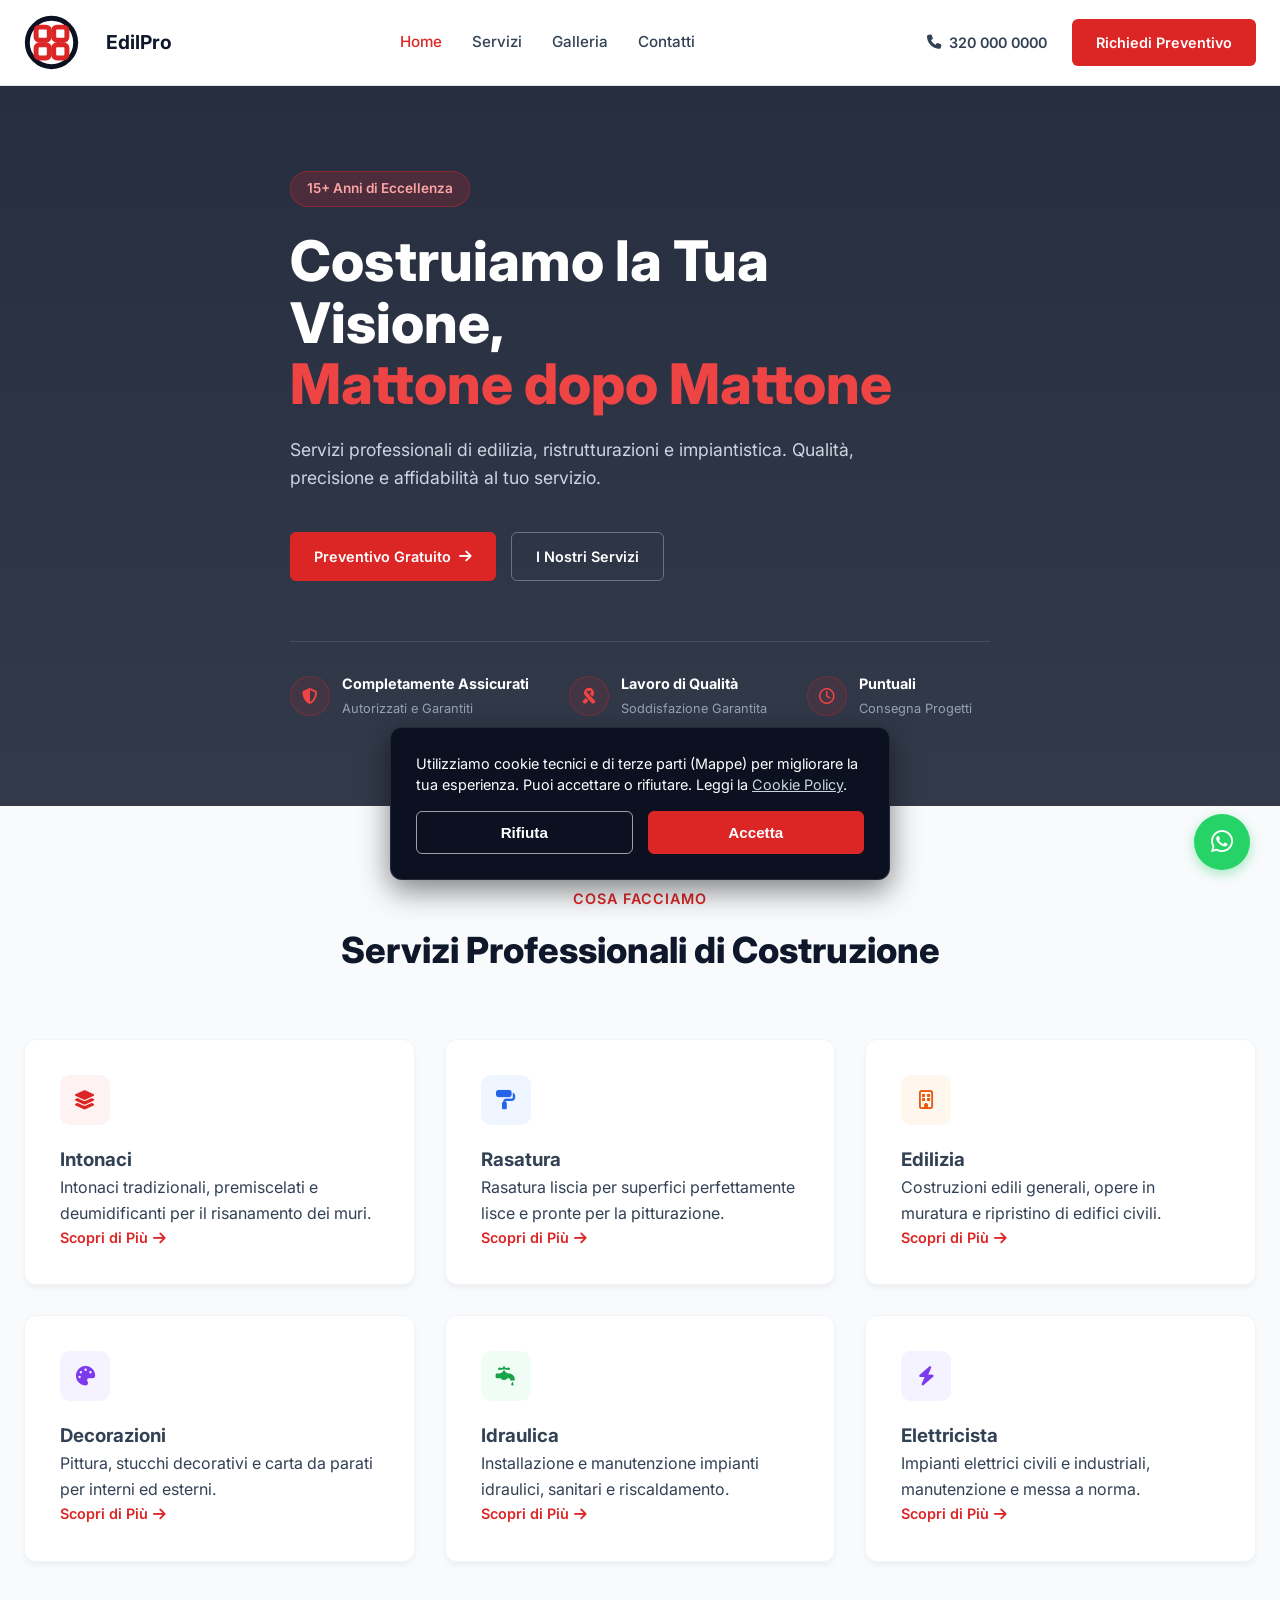
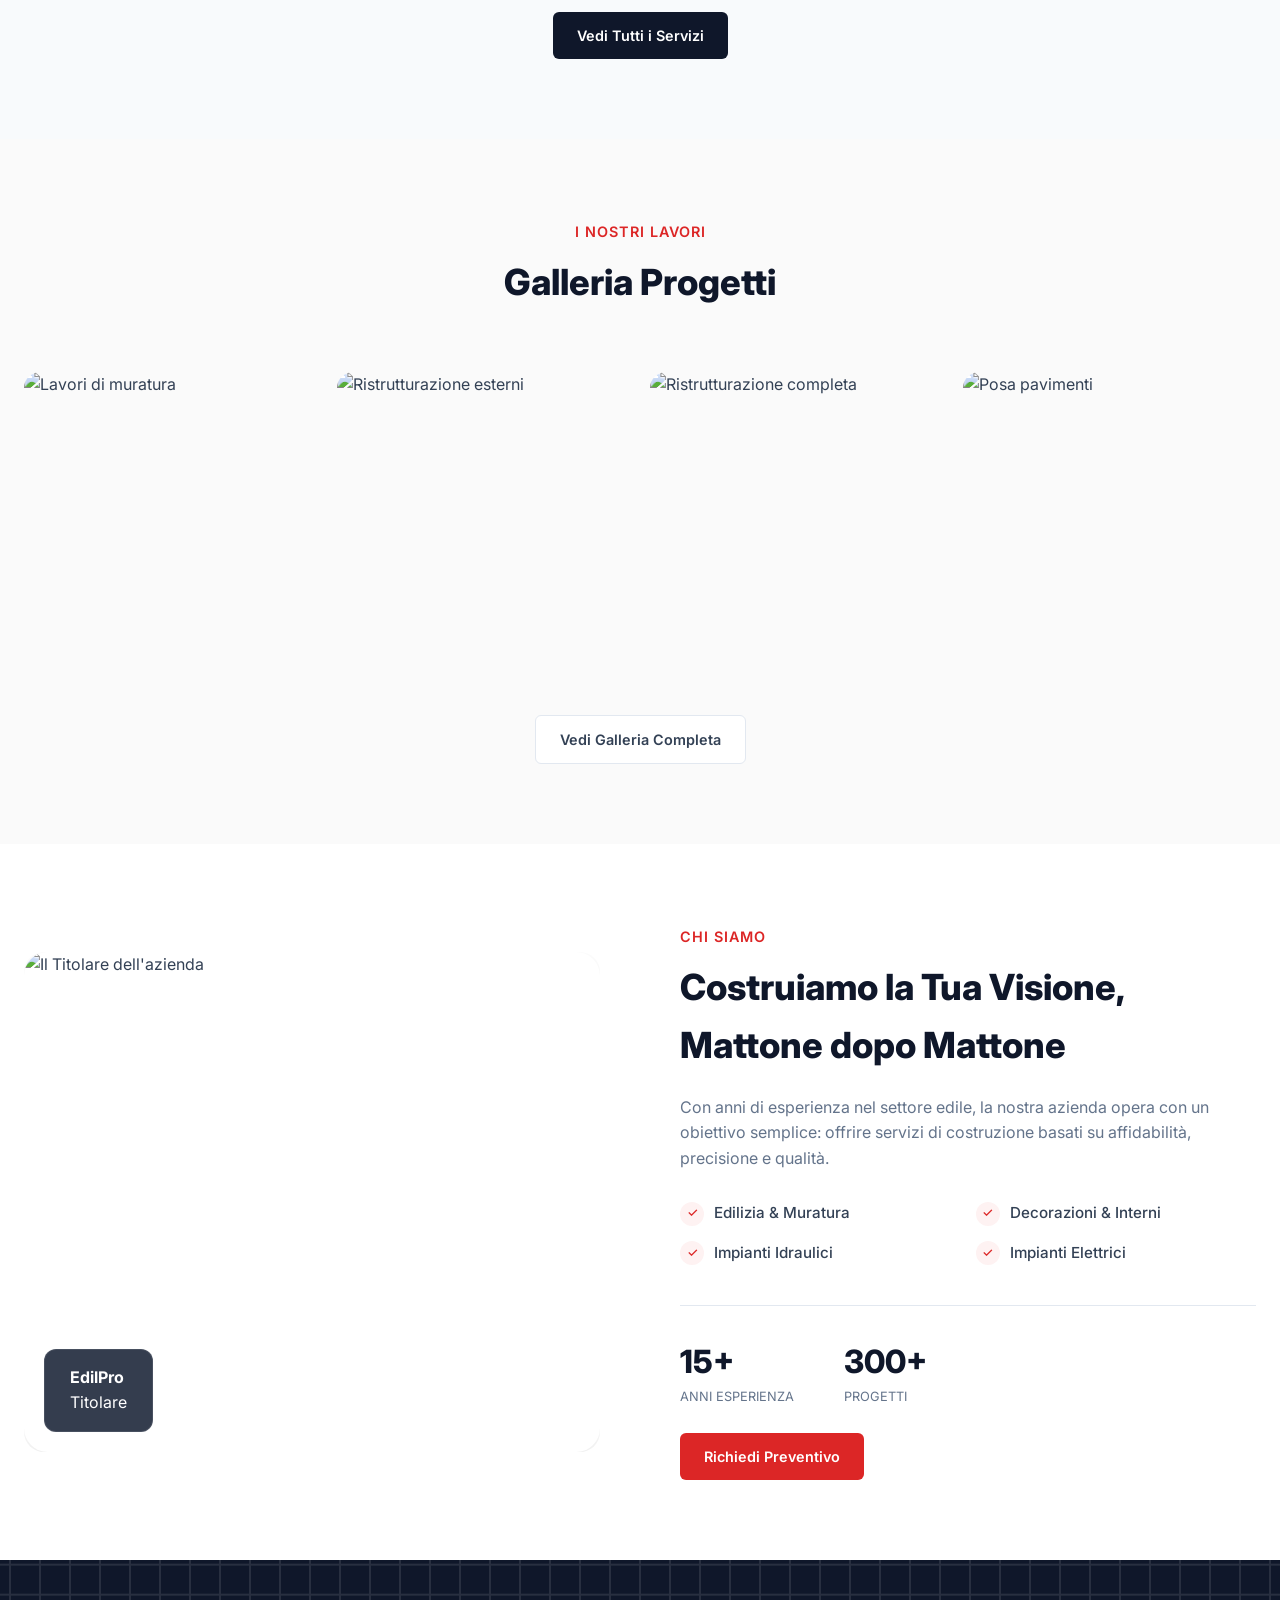
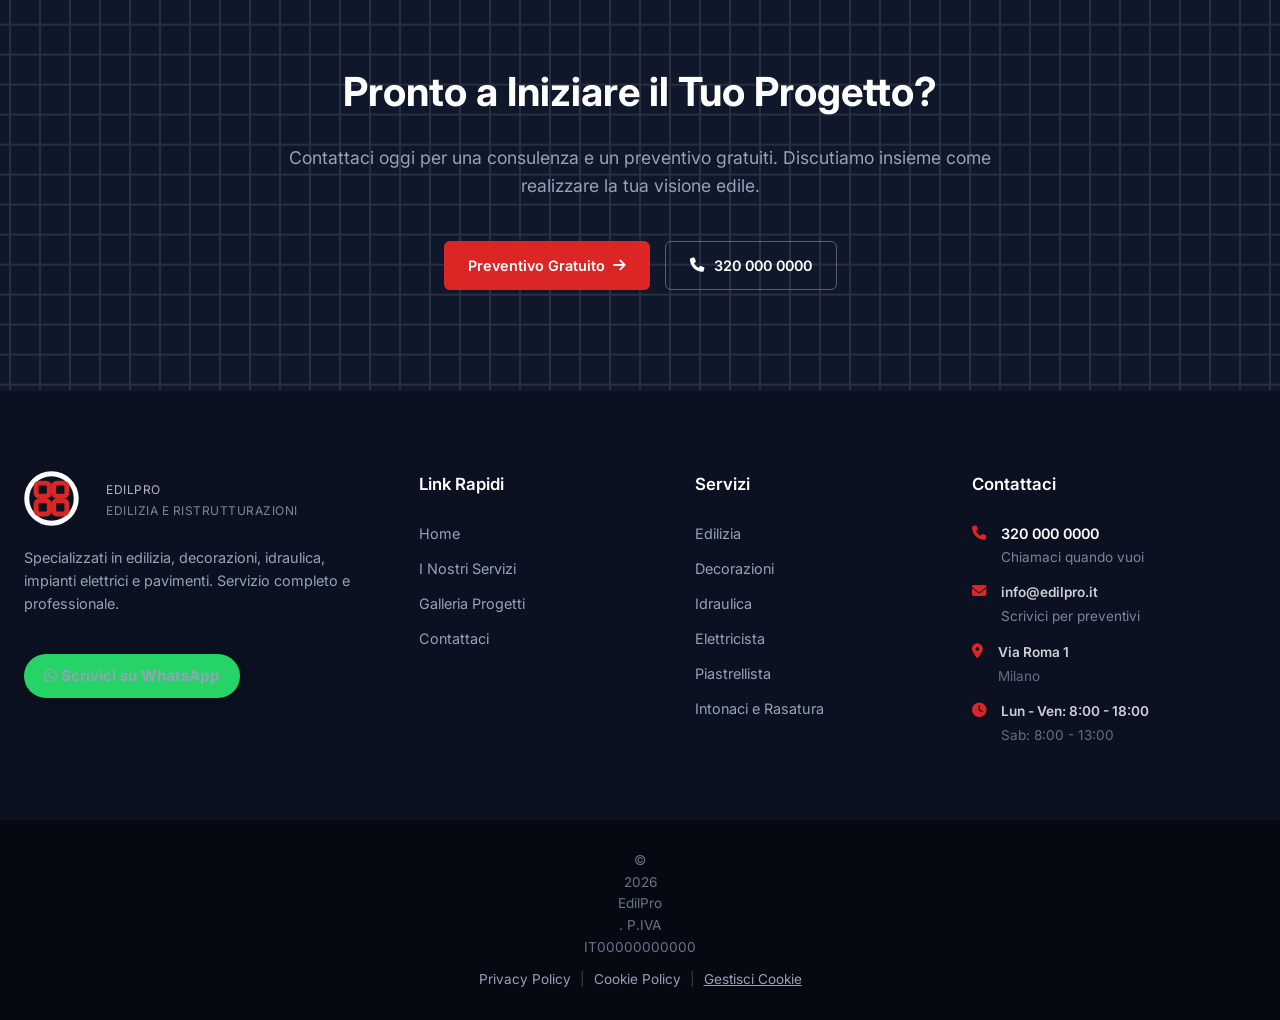
==== commit 5c5e791c: "Refactor: transform static site into reusable EdilPro template - Create config.js with centralized S" ====
--- a/index.html
+++ b/index.html
@@ -1,399 +1,359 @@
-<!DOCTYPE html>
-<html lang="it">
-<!-- <head>
-    <meta charset="UTF-8">
-    <meta name="viewport" content="width=device-width, initial-scale=1.0">
-    <title>Albert Turcoman - Edilizia e Ristrutturazioni</title>
-    <link rel="stylesheet" href="https://cdnjs.cloudflare.com/ajax/libs/font-awesome/6.4.0/css/all.min.css">
-    <link href="https://fonts.googleapis.com/css2?family=Inter:wght@300;400;500;600;700;800&display=swap" rel="stylesheet">
-    <link rel="stylesheet" href="style.css">
-    <link rel="icon" type="image/svg+xml" href="favicon.svg">
-</head> -->
-<head>
-    <meta charset="UTF-8">
-    <meta name="viewport" content="width=device-width, initial-scale=1.0">
-    <title>Albert Turcoman - Ristrutturazioni e Edilizia</title>
-    <meta name="description" content="Ristrutturazioni complete, impianti idraulici ed elettrici, decorazioni e edilizia a Torino. Qualità, puntualità e preventivi gratuiti. Chiamaci ora.">
-    <meta property="og:type" content="website">
-    <meta property="og:site_name" content="Albert Turcoman Edilizia">
-    <link rel="icon" type="image/svg+xml" href="favicon.svg">
-    <link rel="stylesheet" href="https://cdnjs.cloudflare.com/ajax/libs/font-awesome/6.4.0/css/all.min.css">
-    <link href="https://fonts.googleapis.com/css2?family=Inter:wght@300;400;500;600;700;800&display=swap" rel="stylesheet">
-    <link rel="stylesheet" href="style.css">
-</head>
-<body>
-
-    <header>
-        <div class="container nav-wrapper">
-            <a href="index.html" class="logo">
-                <div class="logo-icon">
-                    <svg width="100%" height="100%" viewBox="0 0 100 100" fill="none" stroke-width="9" stroke-linecap="round">
-                        <circle cx="50" cy="50" r="44" stroke="#0B1120" /> <rect x="22" y="22" width="24" height="24" rx="6" stroke="#DC2626" />
-                        <rect x="54" y="22" width="24" height="24" rx="6" stroke="#DC2626" />
-                        <rect x="22" y="54" width="24" height="24" rx="6" stroke="#DC2626" />
-                        <rect x="54" y="54" width="24" height="24" rx="6" stroke="#DC2626" />
-                    </svg>
-                </div>
-                Albert Turcoman
-            </a>
-            
-            <nav class="desktop-menu">
-                <a href="index.html" style="color:var(--primary-red)">Home</a>
-                <a href="servizi.html">Servizi</a>
-                <a href="galleria.html">Galleria</a>
-                <a href="contatti.html">Contatti</a>
-            </nav>
-
-            <div class="header-right">
-                <a href="tel:3207146576" class="phone-cta">
-                    <i class="fa-solid fa-phone"></i> 320 7146576
-                </a>
-                <a href="contatti.html#preventivo" class="btn-red desktop-btn">Richiedi Preventivo</a>
-                
-                <div class="mobile-menu-btn" onclick="toggleMenu()">
-                    <i class="fa-solid fa-bars"></i>
-                </div>
-            </div>
-        </div>
-    </header>
-
-    <div class="mobile-menu" id="mobileMenu">
-        <a href="index.html" onclick="toggleMenu()">Home</a>
-        <a href="servizi.html" onclick="toggleMenu()">Servizi</a>
-        <a href="galleria.html" onclick="toggleMenu()">Galleria</a>
-        <a href="contatti.html" onclick="toggleMenu()">Contatti</a>
-        <a href="contatti.html#preventivo" class="btn-red" style="text-align:center; margin-top:20px; justify-content: center;">Richiedi Preventivo</a>
-    </div>
-
-    <section class="hero">
-        <div class="container">
-            <div class="hero-content">
-                <span class="pill-badge">15+ Anni di Eccellenza</span>
-                <h1>Costruiamo la Tua Visione, <br><span>Mattone dopo Mattone</span></h1>
-                <p>Servizi professionali di edilizia, ristrutturazioni e impiantistica a Torino. Qualità, precisione e affidabilità al tuo servizio.</p>
-                
-                <div class="hero-actions">
-                    <a href="contatti.html#preventivo" class="btn-red">Preventivo Gratuito <i class="fa-solid fa-arrow-right"></i></a>
-                    <a href="servizi.html" class="btn-outline">I Nostri Servizi</a>
-                </div>
-
-                <div class="trust-row">
-                    <div class="trust-item">
-                        <div class="trust-icon"><i class="fa-solid fa-shield-halved"></i></div>
-                        <div class="trust-text">
-                            <strong>Completamente Assicurati</strong>
-                            <span>Autorizzati e Garantiti</span>
-                        </div>
-                    </div>
-                    <div class="trust-item">
-                        <div class="trust-icon"><i class="fa-solid fa-ribbon"></i></div>
-                        <div class="trust-text">
-                            <strong>Lavoro di Qualità</strong>
-                            <span>Soddisfazione Garantita</span>
-                        </div>
-                    </div>
-                    <div class="trust-item">
-                        <div class="trust-icon"><i class="fa-regular fa-clock"></i></div>
-                        <div class="trust-text">
-                            <strong>Puntuali</strong>
-                            <span>Consegna Progetti</span>
-                        </div>
-                    </div>
-                </div>
-            </div>
-        </div>
-    </section>
-
-    <section id="servizi" class="section-padding" style="background: #F8FAFC;">
-        <div class="container">
-            <div class="section-header">
-                <span class="sub-title">COSA FACCIAMO</span>
-                <h2 class="main-title">Servizi Professionali di Costruzione</h2>
-            </div>
-
-            <div class="services-grid">
-                <div class="service-card">
-                    <div class="icon-box icon-red"><i class="fa-solid fa-layer-group"></i></div>
-                    <h3>Intonaci</h3>
-                    <p>Intonaci tradizionali, premiscelati e deumidificanti per il risanamento dei muri.</p>
-                    <a href="servizi.html" class="link-arrow">Scopri di Più <i class="fa-solid fa-arrow-right"></i></a>
-                </div>
-                <div class="service-card">
-                    <div class="icon-box icon-blue"><i class="fa-solid fa-paint-roller"></i></div>
-                    <h3>Rasatura</h3>
-                    <p>Rasatura liscia per superfici perfettamente lisce e pronte per la pitturazione.</p>
-                    <a href="servizi.html" class="link-arrow">Scopri di Più <i class="fa-solid fa-arrow-right"></i></a>
-                </div>
-                <div class="service-card">
-                    <div class="icon-box icon-orange"><i class="fa-regular fa-building"></i></div>
-                    <h3>Edilizia</h3>
-                    <p>Costruzioni edili generali, opere in muratura e ripristino di edifici civili.</p>
-                    <a href="servizi.html" class="link-arrow">Scopri di Più <i class="fa-solid fa-arrow-right"></i></a>
-                </div>
-                <div class="service-card">
-                    <div class="icon-box icon-purple"><i class="fa-solid fa-palette"></i></div>
-                    <h3>Decorazioni</h3>
-                    <p>Pittura, stucchi decorativi e carta da parati per interni ed esterni.</p>
-                    <a href="servizi.html" class="link-arrow">Scopri di Più <i class="fa-solid fa-arrow-right"></i></a>
-                </div>
-                <div class="service-card">
-                    <div class="icon-box icon-green"><i class="fa-solid fa-faucet-drip"></i></div>
-                    <h3>Idraulica</h3>
-                    <p>Installazione e manutenzione impianti idraulici, sanitari e riscaldamento.</p>
-                    <a href="servizi.html" class="link-arrow">Scopri di Più <i class="fa-solid fa-arrow-right"></i></a>
-                </div>
-                <div class="service-card">
-                    <div class="icon-box icon-purple"><i class="fa-solid fa-bolt"></i></div>
-                    <h3>Elettricista</h3>
-                    <p>Impianti elettrici civili e industriali, manutenzione e messa a norma.</p>
-                    <a href="servizi.html" class="link-arrow">Scopri di Più <i class="fa-solid fa-arrow-right"></i></a>
-                </div>
-            </div>
-            
-            <div style="text-align: center; margin-top: 50px;">
-                <a href="servizi.html" class="btn-red" style="background: var(--primary-dark);">Vedi Tutti i Servizi</a>
-            </div>
-        </div>
-    </section>
-
-    <section id="galleria" class="gallery-section">
-        <div class="container">
-            <div class="section-header">
-                <span class="sub-title">I NOSTRI LAVORI</span>
-                <h2 class="main-title">Galleria Progetti</h2>
-            </div>
-            <div class="gallery-grid">
-                <div class="gallery-item"><img src="https://images.unsplash.com/photo-1541888946425-d81bb19240f5?q=80&w=600&auto=format&fit=crop" alt="Lavori di muratura"><div class="overlay-text">Progetto Muratura</div></div>
-                <div class="gallery-item"><img src="https://images.unsplash.com/photo-1503387762-592deb58ef4e?q=80&w=600&auto=format&fit=crop" alt="Ristrutturazione esterni"><div class="overlay-text">Muri Esterni</div></div>
-                <div class="gallery-item"><img src="https://images.unsplash.com/photo-1581094794329-c8112a89af12?q=80&w=600&auto=format&fit=crop" alt="Ristrutturazione completa"><div class="overlay-text">Ristrutturazioni</div></div>
-                <div class="gallery-item"><img src="https://images.unsplash.com/photo-1600607686527-6fb886090705?q=80&w=600&auto=format&fit=crop" alt="Posa pavimenti"><div class="overlay-text">Pavimentazioni</div></div>
-            </div>
-             <div style="text-align: center; margin-top: 50px;">
-                <a href="galleria.html" class="btn-red" style="background: white; color: var(--text-main); border: 1px solid var(--border);">Vedi Galleria Completa</a>
-            </div>
-        </div>
-    </section>
-
-    <section class="section-padding">
-        <div class="container about-layout">
-            <div class="about-image">
-                <img src="images/albert-titolare.png" alt="Albert Turcoman" class="titolare-img">
-                <div class="floating-card">
-                    <h4>Albert Turcoman</h4>
-                    <span>Titolare</span>
-                </div>
-            </div>
-            <div class="about-text">
-                <span class="sub-title">CHI SIAMO</span>
-                <h2 class="main-title">Costruiamo la Tua Visione, Mattone dopo Mattone</h2>
-                <p style="color:var(--text-light); margin: 20px 0;">Sono Albert Turcoman, titolare. Con anni di esperienza nel settore edile, ho fondato questa azienda con un obiettivo semplice: offrire servizi di costruzione basati su affidabilità, precisione e qualità.</p>
-                <div class="check-list">
-                    <div class="check-item"><div class="check-circle">✓</div> Edilizia & Muratura</div>
-                    <div class="check-item"><div class="check-circle">✓</div> Decorazioni & Interni</div>
-                    <div class="check-item"><div class="check-circle">✓</div> Impianti Idraulici</div>
-                    <div class="check-item"><div class="check-circle">✓</div> Impianti Elettrici</div>
-                </div>
-                <div class="stats">
-                    <div><div class="stat-num">15+</div><div class="stat-label">Anni Esperienza</div></div>
-                    <div><div class="stat-num">300+</div><div class="stat-label">Progetti</div></div>
-                </div>
-                <br>
-                <a href="contatti.html#preventivo" class="btn-red">Richiedi Preventivo</a>
-            </div>
-        </div>
-    </section>
-
-    <section class="cta-section">
-        <div class="cta-pattern"></div>
-        
-        <div class="container cta-content">
-            <h2>Pronto a Iniziare il Tuo Progetto?</h2>
-            <p>Contattaci oggi per una consulenza e un preventivo gratuiti. Discutiamo insieme come realizzare la tua visione edile.</p>
-            
-            <div class="cta-form-row">
-                <a href="contatti.html#preventivo" class="btn-red">Preventivo Gratuito <i class="fa-solid fa-arrow-right"></i></a>
-                <a href="tel:3207146576" class="btn-outline">
-                     <i class="fa-solid fa-phone"></i> 320 7146576
-                </a>
-            </div>
-        </div>
-    </section>
-
-    <footer>
-        <div class="container footer-grid">
-            <div class="footer-col">
-                <div class="footer-logo">
-                    <div class="logo-icon">
-                        <svg width="100%" height="100%" viewBox="0 0 100 100" fill="none" stroke-width="9" stroke-linecap="round">
-                            <circle cx="50" cy="50" r="45" stroke="#FFFFFF" />
-                            <rect x="22" y="22" width="24" height="24" rx="6" stroke="#DC2626" />
-                            <rect x="54" y="22" width="24" height="24" rx="6" stroke="#DC2626" />
-                            <rect x="22" y="54" width="24" height="24" rx="6" stroke="#DC2626" />
-                            <rect x="54" y="54" width="24" height="24" rx="6" stroke="#DC2626" />
-                        </svg>
-                    </div> 
-                    <div class="logo-text">Albert Turcoman<br><span>Edilizia e Ristrutturazioni</span></div>
-                </div>
-                <p class="footer-desc">Specializzati in Edilizia, Decorazioni, Idraulica, Elettricista, Piastrellista, Intonaci e Rasatura. Offriamo un servizio completo e professionale.</p>
-                <a href="https://wa.me/393207146576" class="btn-whatsapp" target="_blank"><i class="fa-brands fa-whatsapp"></i> Scrivici su WhatsApp</a>
-            </div>
-
-            <div class="footer-col">
-                <h4>Link Rapidi</h4>
-                <ul>
-                    <li><a href="index.html">Home</a></li>
-                    <li><a href="servizi.html">I Nostri Servizi</a></li>
-                    <li><a href="galleria.html">Galleria Progetti</a></li>
-                    <li><a href="contatti.html">Contattaci</a></li>
-                </ul>
-            </div>
-
-            <div class="footer-col">
-                <h4>Servizi</h4>
-                <ul>
-                    <li><a href="servizi.html">Edilizia</a></li>
-                    <li><a href="servizi.html">Decorazioni</a></li>
-                    <li><a href="servizi.html">Idraulica</a></li>
-                    <li><a href="servizi.html">Elettricista</a></li>
-                    <li><a href="servizi.html">Piastrellista</a></li>
-                    <li><a href="servizi.html">Intonaci e Rasatura</a></li>
-                </ul>
-            </div>
-
-            <div class="footer-col">
-                <h4>Contattaci</h4>
-                <ul class="contact-list">
-                    <li>
-                        <i class="fa-solid fa-phone"></i>
-                        <div>
-                            <strong><a href="tel:3207146576" style="color:white; text-decoration: none;">320 7146576</a></strong>
-                            <span>Chiamaci quando vuoi</span>
-                        </div>
-                    </li>
-                    
-                    <li>
-                        <i class="fa-solid fa-envelope"></i>
-                        <div>
-                            <strong><a href="contatti.html#preventivo" style="color:white; text-decoration: none;">info@albertturcoman.it</a></strong>
-                            <span>Scrivici per preventivi</span>
-                        </div>
-                    </li>
-                    
-                    <li>
-                        <i class="fa-solid fa-location-dot"></i>
-                        <div>
-                            <strong><a href="https://www.google.com/maps/search/?api=1&query=Piazza+Bottesini+15+Torino" target="_blank" style="color:white; text-decoration: none;">Piazza Bottesini 15</a></strong>
-                            <span>Torino (10154)</span>
-                        </div>
-                    </li>
-
-                    <li>
-                        <i class="fa-solid fa-clock"></i>
-                        <div>
-                            <strong>Lun - Ven: 8:00 - 18:00</strong>
-                            <span>Sab: 8:00 - 13:00</span>
-                        </div>
-                    </li>
-                </ul>
-            </div>         
-
-        </div>
-
-        <div class="footer-bottom">
-            <div class="container bottom-flex">
-                <div class="bottom-left">
-                    © 2025 Albert Turcoman. P.IVA 13288160016
-                    <div style="margin-top: 10px; font-size: 0.85rem;">
-                        <a href="privacy.html" class="legal-link">Privacy Policy</a>
-                        <span style="opacity: 0.5; margin: 0 5px;">|</span>
-                        <a href="cookie.html" class="legal-link">Cookie Policy</a>
-                        <span style="opacity: 0.5; margin: 0 5px;">|</span>
-                        <a href="#" onclick="reopenBanner(); return false;" class="legal-link" style="text-decoration: underline;">Gestisci Cookie</a>
-                    </div>
-                </div>
-            </div>
-        </div>
-    </footer>
-
-    <div id="cookie-banner">
-        <p>
-            Utilizziamo cookie tecnici e di terze parti (Mappe) per migliorare la tua esperienza. 
-            Puoi accettare o rifiutare.
-            Leggi la <a href="cookie.html" style="color: #cbd5e1; text-decoration: underline;">Cookie Policy</a>.
-        </p>
-        <div class="cookie-buttons">
-            <button onclick="rejectCookies()" class="btn-cookie-outline">Rifiuta</button>
-            <button onclick="acceptCookies()" class="btn-cookie-fill">Accetta</button>
-        </div>
-    </div>
-
-    <script>
-        // Menu Mobile
-        function toggleMenu() { 
-            const menu = document.getElementById('mobileMenu');
-            if(menu) menu.style.display = (menu.style.display === 'flex') ? 'none' : 'flex'; 
-        }
-        
-        // Logica Cookie
-        function acceptCookies() {
-            document.getElementById('cookie-banner').classList.remove('show');
-            localStorage.setItem('cookieConsent', 'accepted');
-        }
-        function rejectCookies() {
-            document.getElementById('cookie-banner').classList.remove('show');
-            localStorage.setItem('cookieConsent', 'rejected');
-        }
-        function reopenBanner() {
-            document.getElementById('cookie-banner').classList.add('show');
-        }
-        
-        // Controllo all'avvio
-        window.addEventListener('load', function() {
-            if (!localStorage.getItem('cookieConsent')) {
-                setTimeout(() => document.getElementById('cookie-banner').classList.add('show'), 1000);
-            }
-        });
-    </script>
-</body>
-</html>
-
-    <script>
-        function toggleMenu() {
-            const menu = document.getElementById('mobileMenu');
-            // Logica più robusta per gestire lo stato iniziale del display
-            const computedStyle = window.getComputedStyle(menu);
-            if (computedStyle.display === 'flex') {
-                menu.style.display = 'none';
-            } else {
-                menu.style.display = 'flex';
-            }
-        }
-    </script>
-
-    <div id="cookie-banner">
-        <p>
-            Questo sito utilizza i cookie per garantirti la migliore esperienza. 
-            Leggi la nostra <a href="#" style="color: #cbd5e1; text-decoration: underline;">Cookie Policy</a>.
-        </p>
-        <button onclick="acceptCookies()">Accetto</button>
-    </div>
-
-    <script>
-        // Logica Cookie Banner
-        function acceptCookies() {
-            document.getElementById('cookie-banner').classList.remove('show');
-            localStorage.setItem('cookieConsent', 'true');
-        }
-
-        // Mostra il banner solo se non è stato ancora accettato
-        window.addEventListener('load', function() {
-            if (!localStorage.getItem('cookieConsent')) {
-                setTimeout(function() {
-                    document.getElementById('cookie-banner').classList.add('show');
-                }, 1000); // Ritardo di 1 secondo per eleganza
-            }
-        });
-    </script>
-
-</body>
-</html>+<!DOCTYPE html>
+<html lang="it">
+<head>
+    <meta charset="UTF-8">
+    <meta name="viewport" content="width=device-width, initial-scale=1.0">
+    <title>EdilPro — Ristrutturazioni e Edilizia</title>
+    <meta name="description" content="Ristrutturazioni complete, impianti idraulici ed elettrici, decorazioni e edilizia. Qualità, puntualità e preventivi gratuiti. Chiamaci ora.">
+    <!-- Verifica Google Search Console: inserisci il codice qui sotto -->
+    <meta name="google-site-verification" content="">
+    <!-- URL canonico: aggiorna con l'URL reale dopo il deploy -->
+    <link rel="canonical" href="">
+    <meta property="og:type" content="website">
+    <meta property="og:title" content="EdilPro — Ristrutturazioni e Edilizia">
+    <meta property="og:description" content="Ristrutturazioni complete, impianti idraulici ed elettrici, decorazioni e edilizia. Qualità, puntualità e preventivi gratuiti.">
+    <meta property="og:image" content="images/og-cover.jpg">
+    <link rel="icon" type="image/svg+xml" href="favicon.svg">
+    <link rel="stylesheet" href="https://cdnjs.cloudflare.com/ajax/libs/font-awesome/6.4.0/css/all.min.css">
+    <link href="https://fonts.googleapis.com/css2?family=Inter:wght@300;400;500;600;700;800&display=swap" rel="stylesheet">
+    <link rel="stylesheet" href="style.css">
+</head>
+<body>
+
+    <header>
+        <div class="container nav-wrapper">
+            <a href="index.html" class="logo">
+                <div class="logo-icon">
+                    <svg width="100%" height="100%" viewBox="0 0 100 100" fill="none" stroke-width="9" stroke-linecap="round">
+                        <circle cx="50" cy="50" r="44" stroke="#0B1120" /> <rect x="22" y="22" width="24" height="24" rx="6" stroke="#DC2626" />
+                        <rect x="54" y="22" width="24" height="24" rx="6" stroke="#DC2626" />
+                        <rect x="22" y="54" width="24" height="24" rx="6" stroke="#DC2626" />
+                        <rect x="54" y="54" width="24" height="24" rx="6" stroke="#DC2626" />
+                    </svg>
+                </div>
+                <span data-config="nomeAzienda">EdilPro</span>
+            </a>
+            <nav class="desktop-menu">
+                <a href="index.html" style="color:var(--primary-red)">Home</a>
+                <a href="servizi.html">Servizi</a>
+                <a href="galleria.html">Galleria</a>
+                <a href="contatti.html">Contatti</a>
+            </nav>
+            <div class="header-right">
+                <a data-config-href="tel:{telefonoHref}" href="#" class="phone-cta"><i class="fa-solid fa-phone"></i> <span data-config="telefono">320 000 0000</span></a>
+                <a href="contatti.html#preventivo" class="btn-red desktop-btn">Richiedi Preventivo</a>
+                <div class="mobile-menu-btn" onclick="toggleMenu()"><i class="fa-solid fa-bars"></i></div>
+            </div>
+        </div>
+    </header>
+
+    <div class="mobile-menu" id="mobileMenu">
+        <a href="index.html">Home</a>
+        <a href="servizi.html">Servizi</a>
+        <a href="galleria.html">Galleria</a>
+        <a href="contatti.html">Contatti</a>
+        <a href="contatti.html#preventivo" class="btn-red" style="text-align:center; margin-top:20px; justify-content: center;">Richiedi Preventivo</a>
+    </div>
+
+    <section class="hero">
+        <div class="container">
+            <div class="hero-content">
+                <span class="pill-badge"><span data-config="anniEsperienza">15+</span> Anni di Eccellenza</span>
+                <h1>Costruiamo la Tua Visione, <br><span>Mattone dopo Mattone</span></h1>
+                <p>Servizi professionali di edilizia, ristrutturazioni e impiantistica. Qualità, precisione e affidabilità al tuo servizio.</p>
+                
+                <div class="hero-actions">
+                    <a href="contatti.html#preventivo" class="btn-red">Preventivo Gratuito <i class="fa-solid fa-arrow-right"></i></a>
+                    <a href="servizi.html" class="btn-outline">I Nostri Servizi</a>
+                </div>
+
+                <div class="trust-row">
+                    <div class="trust-item">
+                        <div class="trust-icon"><i class="fa-solid fa-shield-halved"></i></div>
+                        <div class="trust-text">
+                            <strong>Completamente Assicurati</strong>
+                            <span>Autorizzati e Garantiti</span>
+                        </div>
+                    </div>
+                    <div class="trust-item">
+                        <div class="trust-icon"><i class="fa-solid fa-ribbon"></i></div>
+                        <div class="trust-text">
+                            <strong>Lavoro di Qualità</strong>
+                            <span>Soddisfazione Garantita</span>
+                        </div>
+                    </div>
+                    <div class="trust-item">
+                        <div class="trust-icon"><i class="fa-regular fa-clock"></i></div>
+                        <div class="trust-text">
+                            <strong>Puntuali</strong>
+                            <span>Consegna Progetti</span>
+                        </div>
+                    </div>
+                </div>
+            </div>
+        </div>
+    </section>
+
+    <section id="servizi" class="section-padding animate-on-scroll" style="background: #F8FAFC;">
+        <div class="container">
+            <div class="section-header">
+                <span class="sub-title">COSA FACCIAMO</span>
+                <h2 class="main-title">Servizi Professionali di Costruzione</h2>
+            </div>
+
+            <div class="services-grid">
+                <div class="service-card">
+                    <div class="icon-box icon-red"><i class="fa-solid fa-layer-group"></i></div>
+                    <h3>Intonaci</h3>
+                    <p>Intonaci tradizionali, premiscelati e deumidificanti per il risanamento dei muri.</p>
+                    <a href="servizi.html" class="link-arrow">Scopri di Più <i class="fa-solid fa-arrow-right"></i></a>
+                </div>
+                <div class="service-card">
+                    <div class="icon-box icon-blue"><i class="fa-solid fa-paint-roller"></i></div>
+                    <h3>Rasatura</h3>
+                    <p>Rasatura liscia per superfici perfettamente lisce e pronte per la pitturazione.</p>
+                    <a href="servizi.html" class="link-arrow">Scopri di Più <i class="fa-solid fa-arrow-right"></i></a>
+                </div>
+                <div class="service-card">
+                    <div class="icon-box icon-orange"><i class="fa-regular fa-building"></i></div>
+                    <h3>Edilizia</h3>
+                    <p>Costruzioni edili generali, opere in muratura e ripristino di edifici civili.</p>
+                    <a href="servizi.html" class="link-arrow">Scopri di Più <i class="fa-solid fa-arrow-right"></i></a>
+                </div>
+                <div class="service-card">
+                    <div class="icon-box icon-purple"><i class="fa-solid fa-palette"></i></div>
+                    <h3>Decorazioni</h3>
+                    <p>Pittura, stucchi decorativi e carta da parati per interni ed esterni.</p>
+                    <a href="servizi.html" class="link-arrow">Scopri di Più <i class="fa-solid fa-arrow-right"></i></a>
+                </div>
+                <div class="service-card">
+                    <div class="icon-box icon-green"><i class="fa-solid fa-faucet-drip"></i></div>
+                    <h3>Idraulica</h3>
+                    <p>Installazione e manutenzione impianti idraulici, sanitari e riscaldamento.</p>
+                    <a href="servizi.html" class="link-arrow">Scopri di Più <i class="fa-solid fa-arrow-right"></i></a>
+                </div>
+                <div class="service-card">
+                    <div class="icon-box icon-purple"><i class="fa-solid fa-bolt"></i></div>
+                    <h3>Elettricista</h3>
+                    <p>Impianti elettrici civili e industriali, manutenzione e messa a norma.</p>
+                    <a href="servizi.html" class="link-arrow">Scopri di Più <i class="fa-solid fa-arrow-right"></i></a>
+                </div>
+            </div>
+            
+            <div style="text-align: center; margin-top: 50px;">
+                <a href="servizi.html" class="btn-red" style="background: var(--primary-dark);">Vedi Tutti i Servizi</a>
+            </div>
+        </div>
+    </section>
+
+    <section id="galleria" class="gallery-section animate-on-scroll">
+        <div class="container">
+            <div class="section-header">
+                <span class="sub-title">I NOSTRI LAVORI</span>
+                <h2 class="main-title">Galleria Progetti</h2>
+            </div>
+            <div class="gallery-grid">
+                <div class="gallery-item"><img src="https://images.unsplash.com/photo-1541888946425-d81bb19240f5?q=80&w=600&auto=format&fit=crop" alt="Lavori di muratura" loading="lazy"><div class="overlay-text">Progetto Muratura</div></div>
+                <div class="gallery-item"><img src="https://images.unsplash.com/photo-1503387762-592deb58ef4e?q=80&w=600&auto=format&fit=crop" alt="Ristrutturazione esterni" loading="lazy"><div class="overlay-text">Muri Esterni</div></div>
+                <div class="gallery-item"><img src="https://images.unsplash.com/photo-1581094794329-c8112a89af12?q=80&w=600&auto=format&fit=crop" alt="Ristrutturazione completa" loading="lazy"><div class="overlay-text">Ristrutturazioni</div></div>
+                <div class="gallery-item"><img src="https://images.unsplash.com/photo-1600607686527-6fb886090705?q=80&w=600&auto=format&fit=crop" alt="Posa pavimenti" loading="lazy"><div class="overlay-text">Pavimentazioni</div></div>
+            </div>
+            <div style="text-align: center; margin-top: 50px;">
+                <a href="galleria.html" class="btn-red" style="background: white; color: var(--text-main); border: 1px solid var(--border);">Vedi Galleria Completa</a>
+            </div>
+        </div>
+    </section>
+
+    <section class="section-padding animate-on-scroll">
+        <div class="container about-layout">
+            <div class="about-image">
+                <!-- Sostituisci con la foto reale del titolare: images/titolare-placeholder.jpg -->
+                <img src="images/titolare-placeholder.jpg" alt="Il Titolare dell'azienda" class="titolare-img" loading="lazy">
+                <div class="floating-card">
+                    <h4><span data-config="nomeAzienda">EdilPro</span></h4>
+                    <span>Titolare</span>
+                </div>
+            </div>
+            <div class="about-text">
+                <span class="sub-title">CHI SIAMO</span>
+                <h2 class="main-title">Costruiamo la Tua Visione, Mattone dopo Mattone</h2>
+                <p style="color:var(--text-light); margin: 20px 0;">Con anni di esperienza nel settore edile, la nostra azienda opera con un obiettivo semplice: offrire servizi di costruzione basati su affidabilità, precisione e qualità.</p>
+                <div class="check-list">
+                    <div class="check-item"><div class="check-circle">✓</div> Edilizia &amp; Muratura</div>
+                    <div class="check-item"><div class="check-circle">✓</div> Decorazioni &amp; Interni</div>
+                    <div class="check-item"><div class="check-circle">✓</div> Impianti Idraulici</div>
+                    <div class="check-item"><div class="check-circle">✓</div> Impianti Elettrici</div>
+                </div>
+                <div class="stats">
+                    <div><div class="stat-num"><span data-config="anniEsperienza">15+</span></div><div class="stat-label">Anni Esperienza</div></div>
+                    <div><div class="stat-num"><span data-config="numeroProgetti">300+</span></div><div class="stat-label">Progetti</div></div>
+                </div>
+                <br>
+                <a href="contatti.html#preventivo" class="btn-red">Richiedi Preventivo</a>
+            </div>
+        </div>
+    </section>
+
+    <section class="cta-section">
+        <div class="cta-pattern"></div>
+        <div class="container cta-content">
+            <h2>Pronto a Iniziare il Tuo Progetto?</h2>
+            <p>Contattaci oggi per una consulenza e un preventivo gratuiti. Discutiamo insieme come realizzare la tua visione edile.</p>
+            <div class="cta-form-row">
+                <a href="contatti.html#preventivo" class="btn-red">Preventivo Gratuito <i class="fa-solid fa-arrow-right"></i></a>
+                <a data-config-href="tel:{telefonoHref}" href="#" class="btn-outline">
+                    <i class="fa-solid fa-phone"></i> <span data-config="telefono">320 000 0000</span>
+                </a>
+            </div>
+        </div>
+    </section>
+
+    <footer>
+        <div class="container footer-grid">
+            <div class="footer-col">
+                <div class="footer-logo">
+                    <div class="logo-icon">
+                        <svg width="100%" height="100%" viewBox="0 0 100 100" fill="none" stroke-width="9" stroke-linecap="round">
+                            <circle cx="50" cy="50" r="45" stroke="#FFFFFF" />
+                            <rect x="22" y="22" width="24" height="24" rx="6" stroke="#DC2626" />
+                            <rect x="54" y="22" width="24" height="24" rx="6" stroke="#DC2626" />
+                            <rect x="22" y="54" width="24" height="24" rx="6" stroke="#DC2626" />
+                            <rect x="54" y="54" width="24" height="24" rx="6" stroke="#DC2626" />
+                        </svg>
+                    </div>
+                    <div class="logo-text"><span data-config="nomeAzienda">EdilPro</span><br><span><span data-config="slogan">Edilizia e Ristrutturazioni</span></span></div>
+                </div>
+                <p class="footer-desc"><span data-config="descrizioneBreve">Specializzati in edilizia, decorazioni, idraulica, impianti elettrici e pavimenti. Servizio completo e professionale.</span></p>
+                <a data-config-href="https://wa.me/{whatsapp}" href="#" class="btn-whatsapp" target="_blank" rel="noopener noreferrer"><i class="fa-brands fa-whatsapp"></i> Scrivici su WhatsApp</a>
+            </div>
+
+            <div class="footer-col">
+                <h4>Link Rapidi</h4>
+                <ul>
+                    <li><a href="index.html">Home</a></li>
+                    <li><a href="servizi.html">I Nostri Servizi</a></li>
+                    <li><a href="galleria.html">Galleria Progetti</a></li>
+                    <li><a href="contatti.html">Contattaci</a></li>
+                </ul>
+            </div>
+
+            <div class="footer-col">
+                <h4>Servizi</h4>
+                <ul>
+                    <li><a href="servizi.html">Edilizia</a></li>
+                    <li><a href="servizi.html">Decorazioni</a></li>
+                    <li><a href="servizi.html">Idraulica</a></li>
+                    <li><a href="servizi.html">Elettricista</a></li>
+                    <li><a href="servizi.html">Piastrellista</a></li>
+                    <li><a href="servizi.html">Intonaci e Rasatura</a></li>
+                </ul>
+            </div>
+
+            <div class="footer-col">
+                <h4>Contattaci</h4>
+                <ul class="contact-list">
+                    <li>
+                        <i class="fa-solid fa-phone"></i>
+                        <div>
+                            <strong><a data-config-href="tel:{telefonoHref}" href="#" style="color:white; text-decoration: none;" data-config="telefono">320 000 0000</a></strong>
+                            <span>Chiamaci quando vuoi</span>
+                        </div>
+                    </li>
+                    <li>
+                        <i class="fa-solid fa-envelope"></i>
+                        <div>
+                            <strong><a href="contatti.html#preventivo" style="color:white; text-decoration: none;"><span data-config="email">info@edilpro.it</span></a></strong>
+                            <span>Scrivici per preventivi</span>
+                        </div>
+                    </li>
+                    <li>
+                        <i class="fa-solid fa-location-dot"></i>
+                        <div>
+                            <strong><a data-config-href="https://www.google.com/maps/search/?api=1&query={mappaQuery}" href="#" target="_blank" rel="noopener noreferrer" style="color:white; text-decoration: none;"><span data-config="indirizzo">Via Roma 1</span></a></strong>
+                            <span><span data-config="citta">Milano</span></span>
+                        </div>
+                    </li>
+                    <li>
+                        <i class="fa-solid fa-clock"></i>
+                        <div>
+                            <strong><span data-config="orariSettimana">Lun - Ven: 8:00 - 18:00</span></strong>
+                            <span><span data-config="orariSabato">Sab: 8:00 - 13:00</span></span>
+                        </div>
+                    </li>
+                </ul>
+            </div>
+        </div>
+
+        <div class="footer-bottom">
+            <div class="container bottom-flex">
+                <div class="bottom-left">
+                    &copy; <span data-anno></span> <span data-config="nomeAzienda">EdilPro</span>. P.IVA <span data-config="pIva">IT00000000000</span>
+                    <div style="margin-top: 10px; font-size: 0.85rem;">
+                        <a href="privacy.html" class="legal-link">Privacy Policy</a>
+                        <span style="opacity: 0.5; margin: 0 5px;">|</span>
+                        <a href="cookie.html" class="legal-link">Cookie Policy</a>
+                        <span style="opacity: 0.5; margin: 0 5px;">|</span>
+                        <a href="#" onclick="reopenBanner(); return false;" class="legal-link" style="text-decoration: underline;">Gestisci Cookie</a>
+                    </div>
+                </div>
+            </div>
+        </div>
+    </footer>
+
+    <div id="cookie-banner">
+        <p>
+            Utilizziamo cookie tecnici e di terze parti (Mappe) per migliorare la tua esperienza. 
+            Puoi accettare o rifiutare.
+            Leggi la <a href="cookie.html" style="color: #cbd5e1; text-decoration: underline;">Cookie Policy</a>.
+        </p>
+        <div class="cookie-buttons">
+            <button onclick="rejectCookies()" class="btn-cookie-outline">Rifiuta</button>
+            <button onclick="acceptCookies()" class="btn-cookie-fill">Accetta</button>
+        </div>
+    </div>
+
+    <!-- Floating WhatsApp Button -->
+    <a data-config-href="https://wa.me/{whatsapp}" href="#" class="whatsapp-float" target="_blank" rel="noopener noreferrer" aria-label="Contattaci su WhatsApp">
+        <i class="fa-brands fa-whatsapp"></i>
+    </a>
+
+    <!-- Schema.org LocalBusiness -->
+    <script type="application/ld+json" id="schema-org"></script>
+
+    <script>
+        // Scroll animations
+        const observer = new IntersectionObserver(function(entries) {
+            entries.forEach(function(entry) {
+                if (entry.isIntersecting) { entry.target.classList.add('visible'); }
+            });
+        }, { threshold: 0.1 });
+        document.querySelectorAll('.animate-on-scroll').forEach(function(el) { observer.observe(el); });
+    </script>
+
+    <script>
+        // Menu Mobile
+        function toggleMenu() { 
+            const menu = document.getElementById('mobileMenu');
+            if(menu) menu.style.display = (menu.style.display === 'flex') ? 'none' : 'flex'; 
+        }
+        // Logica Cookie
+        function acceptCookies() {
+            document.getElementById('cookie-banner').classList.remove('show');
+            localStorage.setItem('cookieConsent', 'accepted');
+        }
+        function rejectCookies() {
+            document.getElementById('cookie-banner').classList.remove('show');
+            localStorage.setItem('cookieConsent', 'rejected');
+        }
+        function reopenBanner() {
+            document.getElementById('cookie-banner').classList.add('show');
+        }
+        window.addEventListener('load', function() {
+            if (!localStorage.getItem('cookieConsent')) {
+                setTimeout(() => document.getElementById('cookie-banner').classList.add('show'), 1000);
+            }
+        });
+    </script>
+    <script src="config.js"></script>
+</body>
+</html>
--- a/style.css
+++ b/style.css
@@ -1,649 +1,686 @@
-/* --- 1. RESET & VARIABLES --- */
-:root {
-    --primary-red: #DC2626;
-    --primary-dark: #0F172A;
-    --text-main: #334155;
-    --text-light: #64748B;
-    --white: #ffffff;
-    --border: #E2E8F0;
-}
-
-* { margin: 0; padding: 0; box-sizing: border-box; }
-
-body {
-    font-family: 'Inter', sans-serif;
-    color: var(--text-main);
-    line-height: 1.6;
-    background-color: var(--white);
-    overflow-x: hidden;
-}
-
-a { text-decoration: none; transition: 0.3s; }
-ul { list-style: none; }
-img { width: 100%; display: block; }
-
-/* --- 2. HEADER --- */
-header {
-    background: var(--white);
-    border-bottom: 1px solid var(--border);
-    padding: 15px 0;
-    position: sticky;
-    top: 0;
-    z-index: 2000; 
-}
-
-.container {
-    max-width: 1280px;
-    margin: 0 auto;
-    padding: 0 24px;
-}
-
-.nav-wrapper {
-    display: flex;
-    justify-content: space-between;
-    align-items: center;
-}
-
-.logo {
-    display: flex;
-    align-items: center;
-    gap: 12px;
-    font-weight: 700;
-    font-size: 1.2rem;
-    color: var(--primary-dark);
-}
-
-.logo-icon {
-    width: 55px;   
-    height: 55px;  
-    display: flex; align-items: center; justify-content: center;
-    flex-shrink: 0;
-    margin-right: 5px; 
-}
-
-.logo-icon svg { width: 100%; height: 100%; }
-
-.desktop-menu { display: flex; gap: 30px; }
-.desktop-menu a { color: var(--text-main); font-weight: 500; font-size: 0.95rem; }
-.desktop-menu a:hover { color: var(--primary-red); }
-
-.header-right { display: flex; align-items: center; gap: 20px; }
-
-.phone-cta {
-    display: flex; align-items: center; gap: 8px;
-    font-weight: 600; color: var(--text-main); font-size: 0.9rem;
-    position: relative;
-    z-index: 10;
-    padding: 5px;
-}
-
-.btn-red {
-    background: var(--primary-red);
-    color: white;
-    padding: 12px 24px;
-    border-radius: 6px;
-    font-weight: 600;
-    font-size: 0.9rem;
-    border: none;
-    cursor: pointer;
-    display: inline-flex;
-    align-items: center;
-    justify-content: center;
-    gap: 8px;
-    white-space: nowrap;
-    position: relative;
-    z-index: 10;
-}
-.btn-red:hover { background: #b91c1c; }
-
-.btn-outline {
-    background: transparent;
-    border: 1px solid rgba(255,255,255,0.3);
-    color: white;
-    padding: 12px 24px;
-    border-radius: 6px;
-    font-weight: 600;
-    font-size: 0.9rem;
-    cursor: pointer;
-    display: inline-flex;
-    align-items: center;
-    justify-content: center;
-    gap: 10px;
-    min-width: 150px;
-    transition: 0.3s;
-    position: relative;
-    z-index: 10;
-}
-.btn-outline:hover {
-    background: white;
-    color: var(--primary-dark);
-    border-color: white;
-}
-
-.mobile-menu-btn {
-    display: none;
-    font-size: 1.5rem;
-    color: var(--primary-dark);
-    cursor: pointer;
-    margin-left: 10px;
-    padding: 10px;
-    position: relative;
-    z-index: 2001;
-}
-
-.mobile-menu {
-    display: none;
-    position: fixed;
-    top: 71px; 
-    left: 0; width: 100%;
-    background: white;
-    padding: 20px;
-    border-bottom: 1px solid var(--border);
-    flex-direction: column;
-    gap: 15px;
-    box-shadow: 0 4px 6px -1px rgba(0,0,0,0.1);
-    z-index: 1999;
-}
-.mobile-menu a {
-    color: var(--text-main);
-    font-weight: 600; font-size: 1.1rem;
-    padding: 10px 0; border-bottom: 1px solid #f1f5f9;
-}
-
-/* --- 3. HERO SECTION --- */
-.hero {
-    position: relative;
-    padding: 80px 0;
-    background-image: linear-gradient(rgba(15, 23, 42, 0.90), rgba(15, 23, 42, 0.85)), url('https://images.unsplash.com/photo-1541888946425-d81bb19240f5?q=80&w=2000&auto=format&fit=crop');
-    background-size: cover;
-    background-position: center;
-    color: white;
-    min-height: 80vh;
-    display: flex;
-    align-items: center;
-    z-index: 1;
-}
-
-.hero-content { max-width: 700px; position: relative; z-index: 2; }
-
-.pill-badge {
-    background: rgba(220, 38, 38, 0.2);
-    color: #FCA5A5;
-    border: 1px solid rgba(220, 38, 38, 0.4);
-    padding: 6px 16px; border-radius: 50px;
-    font-size: 0.85rem; font-weight: 600;
-    display: inline-block; margin-bottom: 24px;
-}
-
-.hero h1 {
-    font-size: 3.5rem; line-height: 1.1;
-    font-weight: 800; margin-bottom: 20px;
-}
-.hero h1 span { color: #EF4444; }
-.hero p {
-    font-size: 1.1rem; color: #CBD5E1;
-    margin-bottom: 40px; max-width: 600px;
-}
-
-.hero-actions {
-    display: flex;
-    gap: 15px;
-    margin-bottom: 60px;
-    flex-wrap: wrap; 
-}
-
-.trust-row {
-    display: flex; gap: 40px;
-    border-top: 1px solid rgba(255,255,255,0.1);
-    padding-top: 30px;
-}
-.trust-item { display: flex; gap: 12px; align-items: center; }
-.trust-icon { 
-    width: 40px; height: 40px; 
-    background: rgba(220, 38, 38, 0.1); 
-    border: 1px solid rgba(220, 38, 38, 0.3);
-    border-radius: 50%;
-    display: flex; justify-content: center; align-items: center;
-    color: #EF4444;
-}
-.trust-text strong { display: block; font-size: 0.9rem; }
-.trust-text span { font-size: 0.8rem; color: #94A3B8; }
-
-/* --- 4. GENERAL SECTIONS --- */
-.section-padding { padding: 80px 0; position: relative; z-index: 1; }
-.section-header { text-align: center; margin-bottom: 60px; }
-.sub-title { color: var(--primary-red); font-weight: 600; font-size: 0.9rem; letter-spacing: 1px; text-transform: uppercase; }
-.main-title { font-size: 2.25rem; color: var(--primary-dark); font-weight: 800; margin-top: 10px; }
-
-.services-grid { display: grid; grid-template-columns: repeat(3, 1fr); gap: 30px; }
-.service-card {
-    background: white; padding: 35px; border-radius: 12px;
-    box-shadow: 0 4px 6px -1px rgba(0,0,0,0.05); transition: 0.3s;
-    border: 1px solid #f1f5f9;
-}
-.service-card:hover { transform: translateY(-5px); box-shadow: 0 10px 15px -3px rgba(0,0,0,0.1); }
-.icon-box { width: 50px; height: 50px; border-radius: 10px; display: flex; justify-content: center; align-items: center; margin-bottom: 20px; font-size: 1.2rem; }
-.icon-red { background: #FEF2F2; color: #DC2626; }
-.icon-blue { background: #EFF6FF; color: #2563EB; }
-.icon-orange { background: #FFF7ED; color: #EA580C; }
-.icon-purple { background: #F5F3FF; color: #7C3AED; }
-.icon-green { background: #F0FDF4; color: #16A34A; }
-.link-arrow { color: var(--primary-red); font-weight: 600; font-size: 0.9rem; display: flex; align-items: center; gap: 5px; }
-
-.gallery-section { background: #FAFAFA; padding: 80px 0; }
-.filters { display: flex; justify-content: center; gap: 15px; margin-bottom: 40px; flex-wrap: wrap; }
-.filter-btn { background: white; border: 1px solid var(--border); padding: 10px 24px; border-radius: 50px; font-weight: 500; color: var(--text-light); cursor: pointer; transition: 0.3s; }
-.filter-btn:hover { background: #f1f5f9; }
-.filter-btn.active { background: var(--primary-red); color: white; border-color: var(--primary-red); }
-.gallery-grid { display: grid; grid-template-columns: repeat(4, 1fr); gap: 20px; }
-.gallery-item { position: relative; border-radius: 16px; overflow: hidden; aspect-ratio: 1; cursor: pointer; }
-.gallery-item img { width: 100%; height: 100%; object-fit: cover; transition: 0.5s; }
-.gallery-item:hover img { transform: scale(1.1); }
-.overlay-text { position: absolute; bottom: 0; left: 0; right: 0; padding: 20px; background: linear-gradient(to top, rgba(0,0,0,0.8), transparent); color: white; opacity: 0; transition: 0.3s; }
-.gallery-item:hover .overlay-text { opacity: 1; }
-
-.about-layout { display: grid; grid-template-columns: 1fr 1fr; gap: 80px; align-items: center; }
-.about-image { position: relative; border-radius: 20px; overflow: hidden; }
-.floating-card { position: absolute; bottom: 20px; left: 20px; background: rgba(30, 41, 59, 0.9); backdrop-filter: blur(5px); padding: 15px 25px; border-radius: 12px; color: white; border: 1px solid rgba(255,255,255,0.1); }
-.check-list { display: grid; grid-template-columns: 1fr 1fr; gap: 15px; margin: 30px 0; }
-.check-item { display: flex; gap: 10px; align-items: center; font-weight: 500; font-size: 0.95rem; }
-.check-circle { color: var(--primary-red); background: #FEF2F2; width: 24px; height: 24px; border-radius: 50%; display: flex; justify-content: center; align-items: center; font-size: 0.8rem; }
-.stats { display: flex; gap: 50px; margin-top: 40px; border-top: 1px solid var(--border); padding-top: 30px; }
-.stat-num { font-size: 2rem; font-weight: 800; color: var(--primary-dark); }
-.stat-label { font-size: 0.8rem; text-transform: uppercase; color: var(--text-light); }
-
-/* --- 5. CTA SECTION --- */
-.cta-section {
-    background-color: #0F172A; color: white; padding: 100px 0;
-    position: relative; overflow: hidden; text-align: center;
-    z-index: 1;
-}
-
-.cta-pattern {
-    position: absolute; top: 0; left: 0; width: 100%; height: 100%; opacity: 0.1;
-    background-image: 
-        linear-gradient(90deg, transparent 48%, #fff 48%, #fff 52%, transparent 52%),
-        linear-gradient(0deg, transparent 48%, #fff 48%, #fff 52%, transparent 52%);
-    background-size: 30px 30px;
-    background-position: center;
-}
-
-.cta-content { position: relative; z-index: 2; max-width: 800px; margin: 0 auto; }
-.cta-content h2 { font-size: 2.5rem; font-weight: 700; margin-bottom: 20px; }
-.cta-content p { color: #94A3B8; margin-bottom: 40px; font-size: 1.1rem; }
-.cta-form-row { display: flex; justify-content: center; gap: 15px; flex-wrap: wrap; }
-
-.input-white {
-    background: white;
-    border: none; border-radius: 6px;
-    padding: 0 20px; height: 48px;
-    width: 250px; font-size: 1rem; color: var(--text-main);
-}
-
-/* --- 6. FOOTER --- */
-footer {
-    background: #0B1120; 
-    color: #94A3B8; 
-    padding-top: 80px; 
-    font-size: 0.9rem;
-    border-top: 1px solid rgba(255,255,255,0.05);
-    position: relative;
-    z-index: 10;
-}
-
-.footer-grid {
-    display: grid; 
-    /* MODIFICA: Uso le 4 colonne fisse che ti servono per l'allineamento corretto */
-    grid-template-columns: 1.5fr 1fr 1fr 1.2fr;
-    gap: 40px; 
-    padding-bottom: 60px;
-}
-
-.footer-logo { display: flex; align-items: center; gap: 12px; margin-bottom: 20px; color: white; }
-.footer-logo .logo-text { line-height: 1.2; font-weight: 700; font-size: 1.1rem; }
-.footer-logo .logo-text span { font-size: 0.75rem; font-weight: 400; opacity: 0.7; text-transform: uppercase; letter-spacing: 0.5px; }
-
-.footer-desc { margin-bottom: 24px; line-height: 1.6; }
-
-.social-icons { display: flex; gap: 10px; }
-.social-btn { width: 36px; height: 36px; background: rgba(255,255,255,0.08); display: flex; justify-content: center; align-items: center; border-radius: 6px; color: white; transition: 0.3s; }
-.social-btn:hover { background: var(--primary-red); }
-
-.footer-col h4 { color: white; margin-bottom: 24px; font-size: 1.05rem; font-weight: 600; }
-.footer-col ul li { margin-bottom: 12px; }
-.footer-col a { color: #94A3B8; transition: 0.2s; display: inline-block; text-decoration: none; }
-.footer-col a:hover { color: white; transform: translateX(5px); } 
-
-.contact-list li { display: flex; gap: 15px; margin-bottom: 20px; align-items: flex-start; }
-.contact-list i { color: var(--primary-red); margin-top: 4px; flex-shrink: 0; }
-.contact-list strong { display: block; color: white; font-weight: 600; }
-.contact-list span { font-size: 0.85rem; opacity: 0.8; }
-
-.footer-bottom { 
-    background: #060912; 
-    padding: 30px 0;
-    border-top: 1px solid rgba(255,255,255,0.05); 
-    font-size: 0.85rem; 
-    color: #64748B; 
-    text-align: center;
-}
-
-.bottom-flex { 
-    display: flex; 
-    flex-direction: column; 
-    align-items: center;    
-    justify-content: center; 
-    gap: 15px; 
-}
-
-.bottom-left { 
-    line-height: 1.6; 
-    display: flex;
-    flex-direction: column;
-    align-items: center;
-}
-
-.vat-code { opacity: 0.6; font-size: 0.8rem; }
-
-/* Stile per Privacy e Cookie Policy */
-.legal-link {
-    color: #94A3B8;        
-    text-decoration: none; 
-    transition: 0.3s;
-}
-
-.legal-link:hover {
-    color: white;          
-    text-decoration: underline;
-}
-
-/* Fix per spaziare meglio il logo dal testo */
-.logo-icon { margin-right: 15px; }
-
-/* --- PAGINA SERVIZI (Schede con Immagini) --- */
-.service-img-card {
-    background: white;
-    border-radius: 12px;
-    overflow: hidden;
-    border: 1px solid #F1F5F9;
-    transition: transform 0.3s ease, box-shadow 0.3s ease;
-    display: flex;
-    flex-direction: column;
-    height: 100%; 
-}
-
-.service-img-card:hover {
-    transform: translateY(-5px);
-    box-shadow: 0 10px 20px rgba(0,0,0,0.08);
-}
-
-.card-image-wrapper {
-    position: relative;
-    height: 200px;
-    overflow: hidden;
-}
-
-.card-image-wrapper img {
-    width: 100%;
-    height: 100%;
-    object-fit: cover;
-    transition: transform 0.5s ease;
-}
-
-.service-img-card:hover .card-image-wrapper img { transform: scale(1.05); }
-
-.card-floating-icon {
-    position: absolute;
-    top: 15px;
-    right: 15px;
-    background: white;
-    width: 40px;
-    height: 40px;
-    border-radius: 8px;
-    display: flex;
-    justify-content: center;
-    align-items: center;
-    color: var(--primary-red);
-    font-size: 1.1rem;
-    box-shadow: 0 2px 5px rgba(0,0,0,0.1);
-    z-index: 2;
-}
-
-.card-content {
-    padding: 25px;
-    display: flex;
-    flex-direction: column;
-    flex-grow: 1;
-    justify-content: space-between;
-}
-
-.card-content h3 {
-    font-size: 1.25rem;
-    color: var(--primary-dark);
-    margin-bottom: 10px;
-    font-weight: 700;
-}
-
-.card-content p {
-    color: var(--text-light);
-    font-size: 0.95rem;
-    line-height: 1.6;
-    margin-bottom: 25px;
-}
-
-.card-action-btn {
-    background: #F8FAFC;
-    border: 1px solid #E2E8F0;
-    padding: 12px 20px;
-    border-radius: 6px;
-    color: var(--primary-dark);
-    font-weight: 600;
-    font-size: 0.85rem;
-    display: flex;
-    justify-content: space-between;
-    align-items: center;
-    transition: 0.3s;
-    text-decoration: none; 
-}
-
-.card-action-btn:hover {
-    background: var(--primary-dark);
-    color: white;
-    border-color: var(--primary-dark);
-}
-
-/* Stili per la CTA finale della pagina servizi */
-.services-cta {
-    background: white;
-    text-align: center;
-    padding: 80px 0;
-    border-top: 1px solid var(--border);
-}
-
-.cta-buttons-row {
-    display: flex;
-    justify-content: center;
-    gap: 20px;
-    flex-wrap: wrap;
-    margin-top: 30px;
-}
-
-.btn-white-border {
-    background: white;
-    border: 1px solid #E2E8F0;
-    color: var(--text-main);
-    padding: 12px 24px;
-    border-radius: 6px;
-    font-weight: 600;
-    display: inline-flex;
-    align-items: center;
-    gap: 10px;
-    transition: 0.3s;
-    cursor: pointer;
-}
-
-.btn-white-border:hover {
-    background: #F8FAFC;
-    border-color: #CBD5E1;
-}
-
-/* --- COOKIE BANNER (Fix 2 tasti) --- */
-#cookie-banner {
-    position: fixed;
-    bottom: -250px;
-    left: 0; right: 0; margin: 0 auto; 
-    max-width: 500px; 
-    background: #0B1120;
-    color: white;
-    padding: 25px;
-    border-radius: 12px;
-    box-shadow: 0 10px 30px rgba(0,0,0,0.5);
-    border: 1px solid rgba(255,255,255,0.1);
-    
-    display: flex;
-    flex-direction: column; /* IMPORTANTE: Testo sopra, tasti sotto */
-    gap: 15px;
-    
-    z-index: 10000;
-    transition: bottom 0.5s cubic-bezier(0.175, 0.885, 0.32, 1.275);
-}
-
-#cookie-banner.show { bottom: 20px; }
-
-#cookie-banner p {
-    margin: 0;
-    font-size: 0.9rem;
-    line-height: 1.5;
-}
-
-/* Contenitore per i due tasti affiancati */
-.cookie-buttons {
-    display: flex;      
-    gap: 15px;          
-    width: 100%;        
-}
-
-.btn-cookie-fill, 
-.btn-cookie-outline {
-    flex: 1;            /* Stessa larghezza */
-    padding: 12px 0;    
-    text-align: center;
-    border-radius: 6px;
-    font-weight: 600;
-    cursor: pointer;
-    font-size: 0.95rem;
-    transition: 0.2s;
-}
-
-.btn-cookie-fill {
-    background: var(--primary-red);
-    color: white;
-    border: 1px solid var(--primary-red);
-}
-
-.btn-cookie-fill:hover { background: #b91c1c; }
-
-.btn-cookie-outline {
-    background: transparent;
-    color: white;
-    border: 1px solid rgba(255,255,255, 0.6);
-}
-
-.btn-cookie-outline:hover { border-color: white; background: rgba(255,255,255,0.1); }
-
-/* --- EXTRA COMPONENTS --- */
-html { scroll-behavior: smooth; }
-
-.btn-whatsapp {
-    display: inline-flex;
-    align-items: center;
-    gap: 10px;
-    background-color: #25D366; 
-    color: white;
-    text-decoration: none;
-    font-weight: bold;
-    padding: 10px 20px;
-    border-radius: 50px;
-    margin-top: 15px;
-    transition: 0.3s;
-    font-size: 0.95rem;
-    box-shadow: 0 4px 10px rgba(0,0,0,0.2);
-}
-
-.btn-whatsapp:hover {
-    background-color: #128C7E;
-    transform: translateY(-2px);
-}
-
-/* --- RESPONSIVE FIXES (Tutti raggruppati qui) --- */
-@media (max-width: 1024px) {
-    header { padding: 10px 0; }
-    .hero h1 { font-size: 2.5rem; }
-    .desktop-menu { display: none; }
-    .desktop-btn { display: none; }
-    .mobile-menu-btn { display: block; }
-    .services-grid { grid-template-columns: 1fr 1fr; }
-    .gallery-grid { grid-template-columns: repeat(2, 1fr); }
-    .about-layout { grid-template-columns: 1fr; }
-    .about-image { order: -1; }
-    .footer-grid { grid-template-columns: 1fr 1fr; }
-}
-
-@media (max-width: 768px) {
-    /* Hero e Sezioni Generali */
-    .hero-content { text-align: center; }
-    .hero-actions { justify-content: center; }
-    .input-white { width: 100%; max-width: 300px; } 
-    .trust-row { flex-direction: column; align-items: center; }
-    .services-grid { grid-template-columns: 1fr; }
-    .gallery-grid { grid-template-columns: 1fr; }
-
-    /* Footer Mobile: Tutto centrato e in colonna */
-    .footer-grid { grid-template-columns: 1fr !important; text-align: center; gap: 30px; }
-    .footer-col { display: flex; flex-direction: column; align-items: center; }
-    .contact-list li { justify-content: center; text-align: center; }
-    .btn-whatsapp { margin: 15px auto 0; }
-    .bottom-flex { flex-direction: column; text-align: center; gap: 10px; }
-    .phone-cta { display: none; }
-
-    /* Fix Pagine Legali (Margini) */
-    .legal-content { padding: 40px 20px; }
-    .legal-content h1 { font-size: 1.8rem; }
-
-    /* Fix Cookie Banner Mobile */
-    #cookie-banner {
-        left: 10px; right: 10px; max-width: none;
-    }
-}
-
-
-
-/* 1. Stile per il contenitore dell'immagine */
-.about-image {
-    position: relative; /* Fondamentale per far stare la "floating-card" al suo posto */
-    width: 100%;
-    height: 100%; /* Cerca di occupare tutta l'altezza disponibile */
-    min-height: 400px; /* Altezza minima di sicurezza per desktop */
-}
-
-/* 2. Stile SPECIFICO per la tua nuova immagine */
-.titolare-img {
-    width: 100%;
-    height: 500px; /* ALTEZZA FISSA: Modifica questo valore per pareggiare col testo */
-    object-fit: cover; /* MAGIA: Ritaglia l'immagine per riempire il box senza deformarla */
-    object-position: top center; /* Focalizza il ritaglio sulla parte alta (il viso) */
-    border-radius: 24px; /* Arrotonda gli angoli come nelle tue foto di esempio */
-    box-shadow: 0 10px 30px rgba(0,0,0,0.1); /* Un'ombra leggera per eleganza */
-}
-
-/* 3. Ottimizzazione per MOBILE (Cellulari) */
-@media (max-width: 768px) {
-    .titolare-img {
-        height: 350px; /* Su cellulare la facciamo meno alta per non occupare tutto lo schermo */
-    }
-    
-    .about-layout {
-        /* Assicura che su mobile le colonne stiano una sopra l'altra */
-        flex-direction: column; 
-    }
-}+/* --- 1. RESET & VARIABLES --- */
+:root {
+    --primary-red: #DC2626;
+    --primary-dark: #0F172A;
+    --text-main: #334155;
+    --text-light: #64748B;
+    --white: #ffffff;
+    --border: #E2E8F0;
+    /* ↑ Colori del brand: modifica qui per ogni nuovo cliente */
+}
+
+* { margin: 0; padding: 0; box-sizing: border-box; }
+
+body {
+    font-family: 'Inter', sans-serif;
+    color: var(--text-main);
+    line-height: 1.6;
+    background-color: var(--white);
+    overflow-x: hidden;
+}
+
+a { text-decoration: none; transition: 0.3s; }
+ul { list-style: none; }
+img { width: 100%; display: block; }
+
+/* --- 2. HEADER --- */
+header {
+    background: var(--white);
+    border-bottom: 1px solid var(--border);
+    padding: 15px 0;
+    position: sticky;
+    top: 0;
+    z-index: 2000; 
+}
+
+.container {
+    max-width: 1280px;
+    margin: 0 auto;
+    padding: 0 24px;
+}
+
+.nav-wrapper {
+    display: flex;
+    justify-content: space-between;
+    align-items: center;
+}
+
+.logo {
+    display: flex;
+    align-items: center;
+    gap: 12px;
+    font-weight: 700;
+    font-size: 1.2rem;
+    color: var(--primary-dark);
+}
+
+.logo-icon {
+    width: 55px;   
+    height: 55px;  
+    display: flex; align-items: center; justify-content: center;
+    flex-shrink: 0;
+    margin-right: 5px; 
+}
+
+.logo-icon svg { width: 100%; height: 100%; }
+
+.desktop-menu { display: flex; gap: 30px; }
+.desktop-menu a { color: var(--text-main); font-weight: 500; font-size: 0.95rem; }
+.desktop-menu a:hover { color: var(--primary-red); }
+
+.header-right { display: flex; align-items: center; gap: 20px; }
+
+.phone-cta {
+    display: flex; align-items: center; gap: 8px;
+    font-weight: 600; color: var(--text-main); font-size: 0.9rem;
+    position: relative;
+    z-index: 10;
+    padding: 5px;
+    transition: color 0.2s;
+}
+
+.btn-red {
+    background: var(--primary-red);
+    color: white;
+    padding: 12px 24px;
+    border-radius: 6px;
+    font-weight: 600;
+    font-size: 0.9rem;
+    border: none;
+    cursor: pointer;
+    display: inline-flex;
+    align-items: center;
+    justify-content: center;
+    gap: 8px;
+    white-space: nowrap;
+    position: relative;
+    z-index: 10;
+}
+.btn-red:hover { background: #b91c1c; }
+
+.btn-outline {
+    background: transparent;
+    border: 1px solid rgba(255,255,255,0.3);
+    color: white;
+    padding: 12px 24px;
+    border-radius: 6px;
+    font-weight: 600;
+    font-size: 0.9rem;
+    cursor: pointer;
+    display: inline-flex;
+    align-items: center;
+    justify-content: center;
+    gap: 10px;
+    min-width: 150px;
+    transition: 0.3s;
+    position: relative;
+    z-index: 10;
+}
+.btn-outline:hover {
+    background: white;
+    color: var(--primary-dark);
+    border-color: white;
+}
+
+.mobile-menu-btn {
+    display: none;
+    font-size: 1.5rem;
+    color: var(--primary-dark);
+    cursor: pointer;
+    margin-left: 10px;
+    padding: 10px;
+    position: relative;
+    z-index: 2001;
+}
+
+.mobile-menu {
+    display: none;
+    position: fixed;
+    top: 71px; 
+    left: 0; width: 100%;
+    background: white;
+    padding: 20px;
+    border-bottom: 1px solid var(--border);
+    flex-direction: column;
+    gap: 15px;
+    box-shadow: 0 4px 6px -1px rgba(0,0,0,0.1);
+    z-index: 1999;
+}
+.mobile-menu a {
+    color: var(--text-main);
+    font-weight: 600; font-size: 1.1rem;
+    padding: 10px 0; border-bottom: 1px solid #f1f5f9;
+}
+
+/* --- 3. HERO SECTION --- */
+.hero {
+    position: relative;
+    padding: 80px 0;
+    background-image: linear-gradient(rgba(15, 23, 42, 0.90), rgba(15, 23, 42, 0.85)), url('https://images.unsplash.com/photo-1541888946425-d81bb19240f5?q=80&w=2000&auto=format&fit=crop');
+    background-size: cover;
+    background-position: center;
+    color: white;
+    min-height: 80vh;
+    display: flex;
+    align-items: center;
+    z-index: 1;
+}
+
+.hero-content { max-width: 700px; position: relative; z-index: 2; }
+
+.pill-badge {
+    background: rgba(220, 38, 38, 0.2);
+    color: #FCA5A5;
+    border: 1px solid rgba(220, 38, 38, 0.4);
+    padding: 6px 16px; border-radius: 50px;
+    font-size: 0.85rem; font-weight: 600;
+    display: inline-block; margin-bottom: 24px;
+}
+
+.hero h1 {
+    font-size: 3.5rem; line-height: 1.1;
+    font-weight: 800; margin-bottom: 20px;
+}
+.hero h1 span { color: #EF4444; }
+.hero p {
+    font-size: 1.1rem; color: #CBD5E1;
+    margin-bottom: 40px; max-width: 600px;
+}
+
+.hero-actions {
+    display: flex;
+    gap: 15px;
+    margin-bottom: 60px;
+    flex-wrap: wrap; 
+}
+
+.trust-row {
+    display: flex; gap: 40px;
+    border-top: 1px solid rgba(255,255,255,0.1);
+    padding-top: 30px;
+}
+.trust-item { display: flex; gap: 12px; align-items: center; }
+.trust-icon { 
+    width: 40px; height: 40px; 
+    background: rgba(220, 38, 38, 0.1); 
+    border: 1px solid rgba(220, 38, 38, 0.3);
+    border-radius: 50%;
+    display: flex; justify-content: center; align-items: center;
+    color: #EF4444;
+}
+.trust-text strong { display: block; font-size: 0.9rem; }
+.trust-text span { font-size: 0.8rem; color: #94A3B8; }
+
+/* --- 4. GENERAL SECTIONS --- */
+.section-padding { padding: 80px 0; position: relative; z-index: 1; }
+.section-header { text-align: center; margin-bottom: 60px; }
+.sub-title { color: var(--primary-red); font-weight: 600; font-size: 0.9rem; letter-spacing: 1px; text-transform: uppercase; }
+.main-title { font-size: 2.25rem; color: var(--primary-dark); font-weight: 800; margin-top: 10px; }
+
+.services-grid { display: grid; grid-template-columns: repeat(3, 1fr); gap: 30px; }
+.service-card {
+    background: white; padding: 35px; border-radius: 12px;
+    box-shadow: 0 4px 6px -1px rgba(0,0,0,0.05); transition: 0.3s;
+    border: 1px solid #f1f5f9;
+}
+.service-card:hover { transform: translateY(-5px); box-shadow: 0 10px 15px -3px rgba(0,0,0,0.1); }
+.icon-box { width: 50px; height: 50px; border-radius: 10px; display: flex; justify-content: center; align-items: center; margin-bottom: 20px; font-size: 1.2rem; }
+.icon-red { background: #FEF2F2; color: #DC2626; }
+.icon-blue { background: #EFF6FF; color: #2563EB; }
+.icon-orange { background: #FFF7ED; color: #EA580C; }
+.icon-purple { background: #F5F3FF; color: #7C3AED; }
+.icon-green { background: #F0FDF4; color: #16A34A; }
+.link-arrow { color: var(--primary-red); font-weight: 600; font-size: 0.9rem; display: flex; align-items: center; gap: 5px; }
+
+.gallery-section { background: #FAFAFA; padding: 80px 0; }
+.filters { display: flex; justify-content: center; gap: 15px; margin-bottom: 40px; flex-wrap: wrap; }
+.filter-btn { background: white; border: 1px solid var(--border); padding: 10px 24px; border-radius: 50px; font-weight: 500; color: var(--text-light); cursor: pointer; transition: 0.3s; }
+.filter-btn:hover { background: #f1f5f9; }
+.filter-btn.active { background: var(--primary-red); color: white; border-color: var(--primary-red); }
+.gallery-grid { display: grid; grid-template-columns: repeat(4, 1fr); gap: 20px; }
+.gallery-item { position: relative; border-radius: 16px; overflow: hidden; aspect-ratio: 1; cursor: pointer; }
+.gallery-item img { width: 100%; height: 100%; object-fit: cover; transition: 0.5s; }
+.gallery-item:hover img { transform: scale(1.1); }
+.overlay-text { position: absolute; bottom: 0; left: 0; right: 0; padding: 20px; background: linear-gradient(to top, rgba(0,0,0,0.8), transparent); color: white; opacity: 0; transition: 0.3s; }
+.gallery-item:hover .overlay-text { opacity: 1; }
+
+.about-layout { display: grid; grid-template-columns: 1fr 1fr; gap: 80px; align-items: center; }
+.about-image { position: relative; border-radius: 20px; overflow: hidden; }
+.floating-card { position: absolute; bottom: 20px; left: 20px; background: rgba(30, 41, 59, 0.9); backdrop-filter: blur(5px); padding: 15px 25px; border-radius: 12px; color: white; border: 1px solid rgba(255,255,255,0.1); }
+.check-list { display: grid; grid-template-columns: 1fr 1fr; gap: 15px; margin: 30px 0; }
+.check-item { display: flex; gap: 10px; align-items: center; font-weight: 500; font-size: 0.95rem; }
+.check-circle { color: var(--primary-red); background: #FEF2F2; width: 24px; height: 24px; border-radius: 50%; display: flex; justify-content: center; align-items: center; font-size: 0.8rem; }
+.stats { display: flex; gap: 50px; margin-top: 40px; border-top: 1px solid var(--border); padding-top: 30px; }
+.stat-num { font-size: 2rem; font-weight: 800; color: var(--primary-dark); }
+.stat-label { font-size: 0.8rem; text-transform: uppercase; color: var(--text-light); }
+
+/* --- 5. CTA SECTION --- */
+.cta-section {
+    background-color: #0F172A; color: white; padding: 100px 0;
+    position: relative; overflow: hidden; text-align: center;
+    z-index: 1;
+}
+
+.cta-pattern {
+    position: absolute; top: 0; left: 0; width: 100%; height: 100%; opacity: 0.1;
+    background-image: 
+        linear-gradient(90deg, transparent 48%, #fff 48%, #fff 52%, transparent 52%),
+        linear-gradient(0deg, transparent 48%, #fff 48%, #fff 52%, transparent 52%);
+    background-size: 30px 30px;
+    background-position: center;
+}
+
+.cta-content { position: relative; z-index: 2; max-width: 800px; margin: 0 auto; }
+.cta-content h2 { font-size: 2.5rem; font-weight: 700; margin-bottom: 20px; }
+.cta-content p { color: #94A3B8; margin-bottom: 40px; font-size: 1.1rem; }
+.cta-form-row { display: flex; justify-content: center; gap: 15px; flex-wrap: wrap; }
+
+.input-white {
+    background: white;
+    border: none; border-radius: 6px;
+    padding: 0 20px; height: 48px;
+    width: 250px; font-size: 1rem; color: var(--text-main);
+}
+
+/* --- 6. FOOTER --- */
+footer {
+    background: #0B1120; 
+    color: #94A3B8; 
+    padding-top: 80px; 
+    font-size: 0.9rem;
+    border-top: 1px solid rgba(255,255,255,0.05);
+    position: relative;
+    z-index: 10;
+}
+
+.footer-grid {
+    display: grid; 
+    /* MODIFICA: Uso le 4 colonne fisse che ti servono per l'allineamento corretto */
+    grid-template-columns: 1.5fr 1fr 1fr 1.2fr;
+    gap: 40px; 
+    padding-bottom: 60px;
+}
+
+.footer-logo { display: flex; align-items: center; gap: 12px; margin-bottom: 20px; color: white; }
+.footer-logo .logo-text { line-height: 1.2; font-weight: 700; font-size: 1.1rem; }
+.footer-logo .logo-text span { font-size: 0.75rem; font-weight: 400; opacity: 0.7; text-transform: uppercase; letter-spacing: 0.5px; }
+
+.footer-desc { margin-bottom: 24px; line-height: 1.6; }
+
+.social-icons { display: flex; gap: 10px; }
+.social-btn { width: 36px; height: 36px; background: rgba(255,255,255,0.08); display: flex; justify-content: center; align-items: center; border-radius: 6px; color: white; transition: 0.3s; }
+.social-btn:hover { background: var(--primary-red); }
+
+.footer-col h4 { color: white; margin-bottom: 24px; font-size: 1.05rem; font-weight: 600; }
+.footer-col ul li { margin-bottom: 12px; }
+.footer-col a { color: #94A3B8; transition: 0.2s; display: inline-block; text-decoration: none; }
+.footer-col a:hover { color: white; transform: translateX(5px); } 
+
+.contact-list li { display: flex; gap: 15px; margin-bottom: 20px; align-items: flex-start; }
+.contact-list i { color: var(--primary-red); margin-top: 4px; flex-shrink: 0; }
+.contact-list strong { display: block; color: white; font-weight: 600; }
+.contact-list span { font-size: 0.85rem; opacity: 0.8; }
+
+.footer-bottom { 
+    background: #060912; 
+    padding: 30px 0;
+    border-top: 1px solid rgba(255,255,255,0.05); 
+    font-size: 0.85rem; 
+    color: #64748B; 
+    text-align: center;
+}
+
+.bottom-flex { 
+    display: flex; 
+    flex-direction: column; 
+    align-items: center;    
+    justify-content: center; 
+    gap: 15px; 
+}
+
+.bottom-left { 
+    line-height: 1.6; 
+    display: flex;
+    flex-direction: column;
+    align-items: center;
+}
+
+.vat-code { opacity: 0.6; font-size: 0.8rem; }
+
+/* Stile per Privacy e Cookie Policy */
+.legal-link {
+    color: #94A3B8;        
+    text-decoration: none; 
+    transition: 0.3s;
+}
+
+.legal-link:hover {
+    color: white;          
+    text-decoration: underline;
+}
+
+/* Fix per spaziare meglio il logo dal testo */
+.logo-icon { margin-right: 15px; }
+
+/* --- PAGINA SERVIZI (Schede con Immagini) --- */
+.service-img-card {
+    background: white;
+    border-radius: 12px;
+    overflow: hidden;
+    border: 1px solid #F1F5F9;
+    transition: transform 0.3s ease, box-shadow 0.3s ease;
+    display: flex;
+    flex-direction: column;
+    height: 100%; 
+}
+
+.service-img-card:hover {
+    transform: translateY(-5px);
+    box-shadow: 0 10px 20px rgba(0,0,0,0.08);
+}
+
+.card-image-wrapper {
+    position: relative;
+    height: 200px;
+    overflow: hidden;
+}
+
+.card-image-wrapper img {
+    width: 100%;
+    height: 100%;
+    object-fit: cover;
+    transition: transform 0.5s ease;
+}
+
+.service-img-card:hover .card-image-wrapper img { transform: scale(1.05); }
+
+.card-floating-icon {
+    position: absolute;
+    top: 15px;
+    right: 15px;
+    background: white;
+    width: 40px;
+    height: 40px;
+    border-radius: 8px;
+    display: flex;
+    justify-content: center;
+    align-items: center;
+    color: var(--primary-red);
+    font-size: 1.1rem;
+    box-shadow: 0 2px 5px rgba(0,0,0,0.1);
+    z-index: 2;
+}
+
+.card-content {
+    padding: 25px;
+    display: flex;
+    flex-direction: column;
+    flex-grow: 1;
+    justify-content: space-between;
+}
+
+.card-content h3 {
+    font-size: 1.25rem;
+    color: var(--primary-dark);
+    margin-bottom: 10px;
+    font-weight: 700;
+}
+
+.card-content p {
+    color: var(--text-light);
+    font-size: 0.95rem;
+    line-height: 1.6;
+    margin-bottom: 25px;
+}
+
+.card-action-btn {
+    background: #F8FAFC;
+    border: 1px solid #E2E8F0;
+    padding: 12px 20px;
+    border-radius: 6px;
+    color: var(--primary-dark);
+    font-weight: 600;
+    font-size: 0.85rem;
+    display: flex;
+    justify-content: space-between;
+    align-items: center;
+    transition: 0.3s;
+    text-decoration: none; 
+}
+
+.card-action-btn:hover {
+    background: var(--primary-dark);
+    color: white;
+    border-color: var(--primary-dark);
+}
+
+/* Stili per la CTA finale della pagina servizi */
+.services-cta {
+    background: white;
+    text-align: center;
+    padding: 80px 0;
+    border-top: 1px solid var(--border);
+}
+
+.cta-buttons-row {
+    display: flex;
+    justify-content: center;
+    gap: 20px;
+    flex-wrap: wrap;
+    margin-top: 30px;
+}
+
+.btn-white-border {
+    background: white;
+    border: 1px solid #E2E8F0;
+    color: var(--text-main);
+    padding: 12px 24px;
+    border-radius: 6px;
+    font-weight: 600;
+    display: inline-flex;
+    align-items: center;
+    gap: 10px;
+    transition: 0.3s;
+    cursor: pointer;
+}
+
+.btn-white-border:hover {
+    background: #F8FAFC;
+    border-color: #CBD5E1;
+}
+
+/* --- COOKIE BANNER (Fix 2 tasti) --- */
+#cookie-banner {
+    position: fixed;
+    bottom: -250px;
+    left: 0; right: 0; margin: 0 auto; 
+    max-width: 500px; 
+    background: #0B1120;
+    color: white;
+    padding: 25px;
+    border-radius: 12px;
+    box-shadow: 0 10px 30px rgba(0,0,0,0.5);
+    border: 1px solid rgba(255,255,255,0.1);
+    
+    display: flex;
+    flex-direction: column; /* IMPORTANTE: Testo sopra, tasti sotto */
+    gap: 15px;
+    
+    z-index: 10000;
+    transition: bottom 0.5s cubic-bezier(0.175, 0.885, 0.32, 1.275);
+}
+
+#cookie-banner.show { bottom: 20px; }
+
+#cookie-banner p {
+    margin: 0;
+    font-size: 0.9rem;
+    line-height: 1.5;
+}
+
+/* Contenitore per i due tasti affiancati */
+.cookie-buttons {
+    display: flex;      
+    gap: 15px;          
+    width: 100%;        
+}
+
+.btn-cookie-fill, 
+.btn-cookie-outline {
+    flex: 1;            /* Stessa larghezza */
+    padding: 12px 0;    
+    text-align: center;
+    border-radius: 6px;
+    font-weight: 600;
+    cursor: pointer;
+    font-size: 0.95rem;
+    transition: 0.2s;
+}
+
+.btn-cookie-fill {
+    background: var(--primary-red);
+    color: white;
+    border: 1px solid var(--primary-red);
+}
+
+.btn-cookie-fill:hover { background: #b91c1c; }
+
+.btn-cookie-outline {
+    background: transparent;
+    color: white;
+    border: 1px solid rgba(255,255,255, 0.6);
+}
+
+.btn-cookie-outline:hover { border-color: white; background: rgba(255,255,255,0.1); }
+
+/* --- EXTRA COMPONENTS --- */
+html { scroll-behavior: smooth; }
+
+.btn-whatsapp {
+    display: inline-flex;
+    align-items: center;
+    gap: 10px;
+    background-color: #25D366; 
+    color: white;
+    text-decoration: none;
+    font-weight: bold;
+    padding: 10px 20px;
+    border-radius: 50px;
+    margin-top: 15px;
+    transition: 0.3s;
+    font-size: 0.95rem;
+    box-shadow: 0 4px 10px rgba(0,0,0,0.2);
+}
+
+.btn-whatsapp:hover {
+    background-color: #128C7E;
+    transform: translateY(-2px);
+}
+
+/* --- RESPONSIVE FIXES (Tutti raggruppati qui) --- */
+@media (max-width: 1024px) {
+    header { padding: 10px 0; }
+    .hero h1 { font-size: 2.5rem; }
+    .desktop-menu { display: none; }
+    .desktop-btn { display: none; }
+    .mobile-menu-btn { display: block; }
+    .services-grid { grid-template-columns: 1fr 1fr; }
+    .gallery-grid { grid-template-columns: repeat(2, 1fr); }
+    .about-layout { grid-template-columns: 1fr; }
+    .about-image { order: -1; }
+    .footer-grid { grid-template-columns: 1fr 1fr; }
+}
+
+@media (max-width: 768px) {
+    /* Hero e Sezioni Generali */
+    .hero-content { text-align: center; }
+    .hero-actions { justify-content: center; }
+    .input-white { width: 100%; max-width: 300px; } 
+    .trust-row { flex-direction: column; align-items: center; }
+    .services-grid { grid-template-columns: 1fr; }
+    .gallery-grid { grid-template-columns: 1fr; }
+
+    /* Footer Mobile: Tutto centrato e in colonna */
+    .footer-grid { grid-template-columns: 1fr !important; text-align: center; gap: 30px; }
+    .footer-col { display: flex; flex-direction: column; align-items: center; }
+    .contact-list li { justify-content: center; text-align: center; }
+    .btn-whatsapp { margin: 15px auto 0; }
+    .bottom-flex { flex-direction: column; text-align: center; gap: 10px; }
+    .phone-cta { display: none; }
+
+    /* Fix Pagine Legali (Margini) */
+    .legal-content { padding: 40px 20px; }
+    .legal-content h1 { font-size: 1.8rem; }
+
+    /* Fix Cookie Banner Mobile */
+    #cookie-banner {
+        left: 10px; right: 10px; max-width: none;
+    }
+}
+
+
+
+/* 2. Stile SPECIFICO per l'immagine principale */
+.titolare-img {
+    width: 100%;
+    height: 500px; /* ALTEZZA FISSA: Modifica questo valore per pareggiare col testo */
+    object-fit: cover; /* MAGIA: Ritaglia l'immagine per riempire il box senza deformarla */
+    object-position: top center; /* Focalizza il ritaglio sulla parte alta (il viso) */
+    border-radius: 24px; /* Arrotonda gli angoli come nelle tue foto di esempio */
+    box-shadow: 0 10px 30px rgba(0,0,0,0.1); /* Un'ombra leggera per eleganza */
+}
+
+/* 3. Ottimizzazione per MOBILE (Cellulari) */
+@media (max-width: 768px) {
+    .titolare-img {
+        height: 350px; /* Su cellulare la facciamo meno alta per non occupare tutto lo schermo */
+    }
+    
+    .about-layout {
+        /* Assicura che su mobile le colonne stiano una sopra l'altra */
+        flex-direction: column; 
+    }
+}
+
+/* --- FLOATING WHATSAPP BUTTON --- */
+.whatsapp-float {
+    position: fixed;
+    bottom: 30px;
+    right: 30px;
+    width: 56px;
+    height: 56px;
+    background: #25D366;
+    color: white;
+    border-radius: 50%;
+    display: flex;
+    align-items: center;
+    justify-content: center;
+    font-size: 1.6rem;
+    box-shadow: 0 4px 12px rgba(37, 211, 102, 0.4);
+    z-index: 9999;
+    transition: transform 0.3s, background 0.3s;
+}
+.whatsapp-float:hover {
+    background: #128C7E;
+    transform: scale(1.1);
+    color: white;
+}
+
+/* --- SCROLL ANIMATIONS --- */
+.animate-on-scroll {
+    opacity: 0;
+    transform: translateY(30px);
+    transition: opacity 0.6s ease, transform 0.6s ease;
+}
+.animate-on-scroll.visible {
+    opacity: 1;
+    transform: translateY(0);
+}
+
+/* --- ACCESSIBILITY: focus-visible --- */
+.btn-red:focus-visible,
+.btn-outline:focus-visible,
+.filter-btn:focus-visible {
+    outline: 3px solid #FCA5A5;
+    outline-offset: 2px;
+}
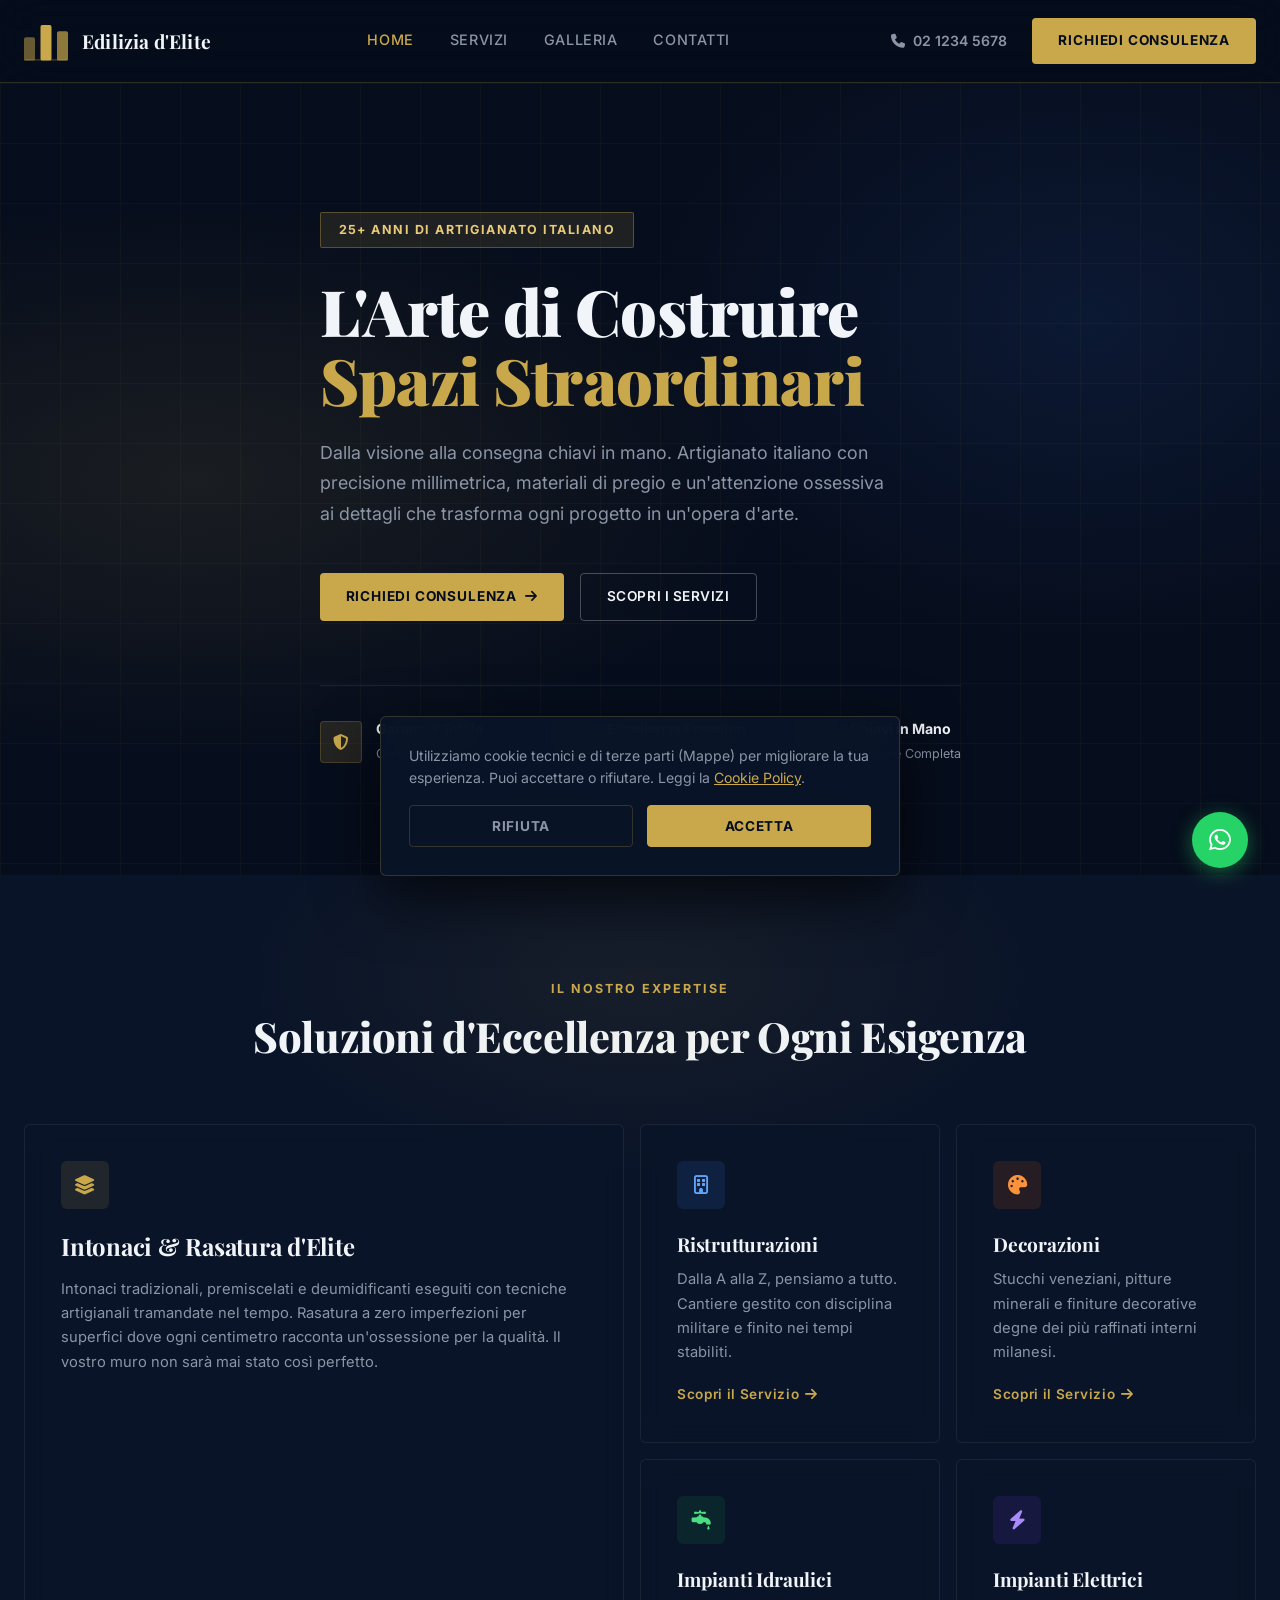
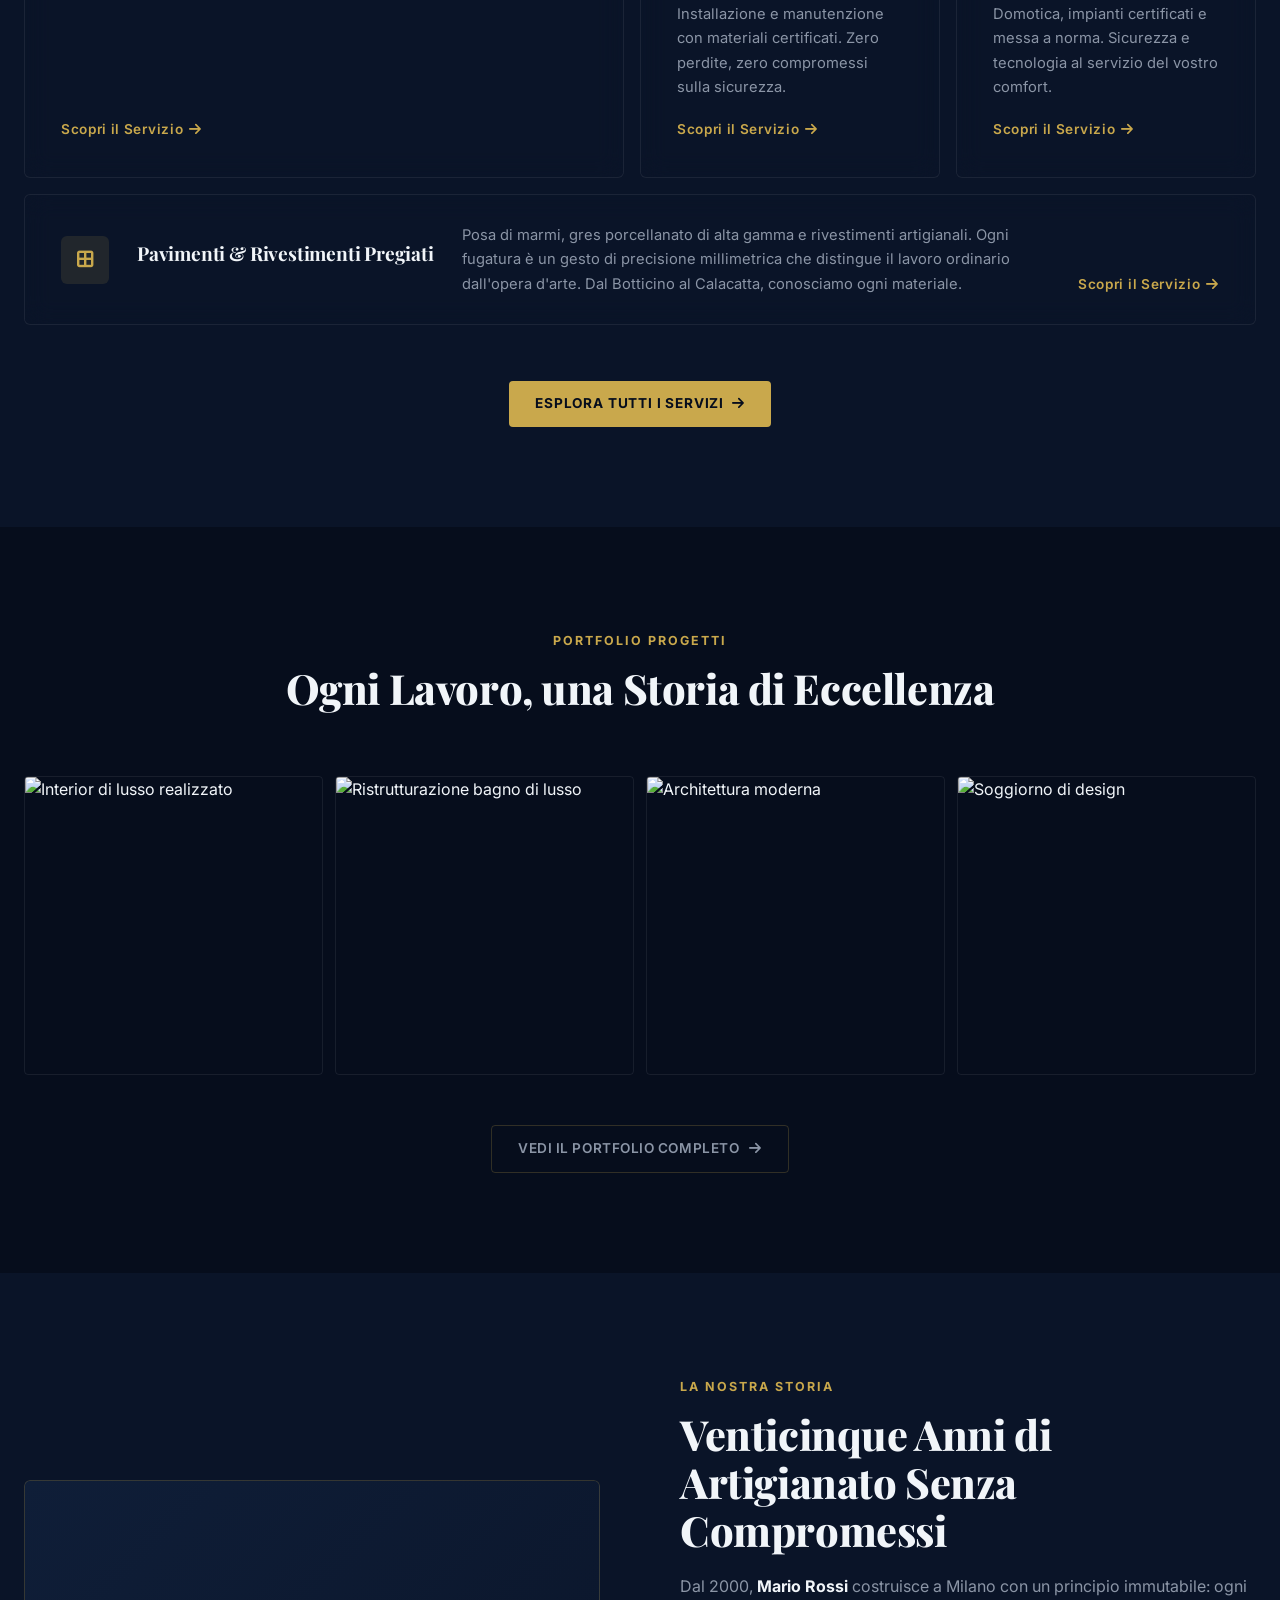
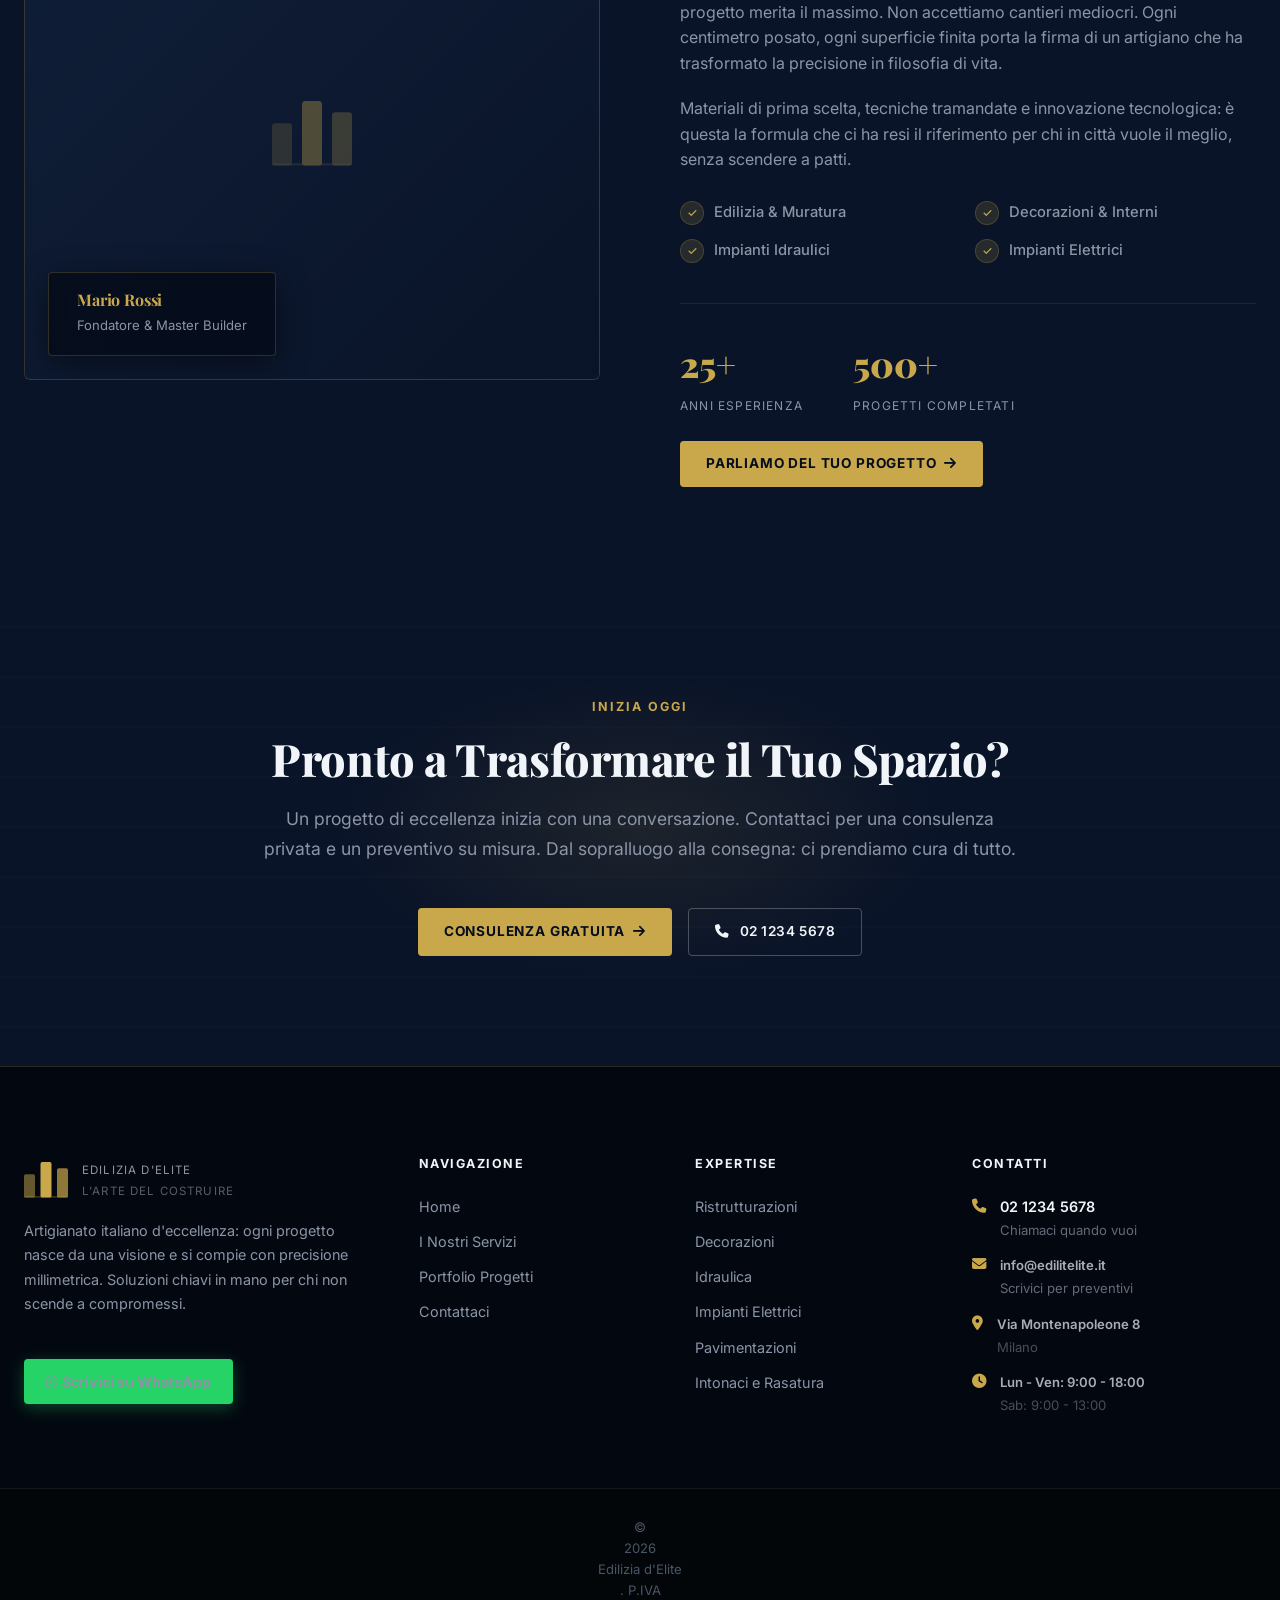
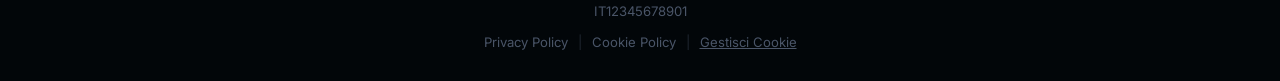
==== commit 0baf9128: "feat: luxury UI/UX redesign - Edilizia d'Elite dark navy + gold theme Co-authored-by: pier-car <1939" ====
--- a/index.html
+++ b/index.html
@@ -3,45 +3,45 @@
 <head>
     <meta charset="UTF-8">
     <meta name="viewport" content="width=device-width, initial-scale=1.0">
-    <title>EdilPro — Ristrutturazioni e Edilizia</title>
-    <meta name="description" content="Ristrutturazioni complete, impianti idraulici ed elettrici, decorazioni e edilizia. Qualità, puntualità e preventivi gratuiti. Chiamaci ora.">
+    <title>Edilizia d'Elite — Artigianato Italiano di Lusso a Milano</title>
+    <meta name="description" content="Mario Rossi Edilizia d'Elite: ristrutturazioni di lusso, artigianato italiano d'eccellenza, soluzioni chiavi in mano a Milano. Precisione millimetrica, risultati senza compromessi.">
     <!-- Verifica Google Search Console: inserisci il codice qui sotto -->
     <meta name="google-site-verification" content="">
     <!-- URL canonico: aggiorna con l'URL reale dopo il deploy -->
     <link rel="canonical" href="">
     <meta property="og:type" content="website">
-    <meta property="og:title" content="EdilPro — Ristrutturazioni e Edilizia">
-    <meta property="og:description" content="Ristrutturazioni complete, impianti idraulici ed elettrici, decorazioni e edilizia. Qualità, puntualità e preventivi gratuiti.">
+    <meta property="og:title" content="Edilizia d'Elite — Artigianato Italiano di Lusso">
+    <meta property="og:description" content="Ristrutturazioni premium e costruzioni d'eccellenza. Artigianato italiano con precisione millimetrica.">
     <meta property="og:image" content="images/og-cover.jpg">
     <link rel="icon" type="image/svg+xml" href="favicon.svg">
     <link rel="stylesheet" href="https://cdnjs.cloudflare.com/ajax/libs/font-awesome/6.4.0/css/all.min.css">
-    <link href="https://fonts.googleapis.com/css2?family=Inter:wght@300;400;500;600;700;800&display=swap" rel="stylesheet">
+    <link href="https://fonts.googleapis.com/css2?family=Inter:wght@300;400;500;600;700;800&family=Playfair+Display:ital,wght@0,700;0,900;1,700&display=swap" rel="stylesheet">
     <link rel="stylesheet" href="style.css">
 </head>
 <body>
 
-    <header>
+    <header id="main-header">
         <div class="container nav-wrapper">
             <a href="index.html" class="logo">
                 <div class="logo-icon">
-                    <svg width="100%" height="100%" viewBox="0 0 100 100" fill="none" stroke-width="9" stroke-linecap="round">
-                        <circle cx="50" cy="50" r="44" stroke="#0B1120" /> <rect x="22" y="22" width="24" height="24" rx="6" stroke="#DC2626" />
-                        <rect x="54" y="22" width="24" height="24" rx="6" stroke="#DC2626" />
-                        <rect x="22" y="54" width="24" height="24" rx="6" stroke="#DC2626" />
-                        <rect x="54" y="54" width="24" height="24" rx="6" stroke="#DC2626" />
+                    <svg width="36" height="32" viewBox="0 0 36 32" fill="none" xmlns="http://www.w3.org/2000/svg">
+                        <rect x="0"   y="13" width="9" height="19" rx="1.5" fill="currentColor" opacity="0.5"/>
+                        <rect x="13.5" y="3" width="9" height="29" rx="1.5" fill="currentColor"/>
+                        <rect x="27"  y="8" width="9" height="24" rx="1.5" fill="currentColor" opacity="0.7"/>
+                        <rect x="0"   y="31" width="36" height="1" rx="0.5" fill="currentColor" opacity="0.35"/>
                     </svg>
                 </div>
-                <span data-config="nomeAzienda">EdilPro</span>
+                <span data-config="nomeAzienda">Edilizia d'Elite</span>
             </a>
             <nav class="desktop-menu">
-                <a href="index.html" style="color:var(--primary-red)">Home</a>
+                <a href="index.html" style="color:var(--accent)">Home</a>
                 <a href="servizi.html">Servizi</a>
                 <a href="galleria.html">Galleria</a>
                 <a href="contatti.html">Contatti</a>
             </nav>
             <div class="header-right">
-                <a data-config-href="tel:{telefonoHref}" href="#" class="phone-cta"><i class="fa-solid fa-phone"></i> <span data-config="telefono">320 000 0000</span></a>
-                <a href="contatti.html#preventivo" class="btn-red desktop-btn">Richiedi Preventivo</a>
+                <a data-config-href="tel:{telefonoHref}" href="#" class="phone-cta"><i class="fa-solid fa-phone"></i> <span data-config="telefono">02 1234 5678</span></a>
+                <a href="contatti.html#preventivo" class="btn-red desktop-btn">Richiedi Consulenza</a>
                 <div class="mobile-menu-btn" onclick="toggleMenu()"><i class="fa-solid fa-bars"></i></div>
             </div>
         </div>
@@ -52,96 +52,96 @@
         <a href="servizi.html">Servizi</a>
         <a href="galleria.html">Galleria</a>
         <a href="contatti.html">Contatti</a>
-        <a href="contatti.html#preventivo" class="btn-red" style="text-align:center; margin-top:20px; justify-content: center;">Richiedi Preventivo</a>
+        <a href="contatti.html#preventivo" class="btn-red" style="text-align:center; margin-top:20px; justify-content: center;">Richiedi Consulenza</a>
     </div>
 
     <section class="hero">
         <div class="container">
             <div class="hero-content">
-                <span class="pill-badge"><span data-config="anniEsperienza">15+</span> Anni di Eccellenza</span>
-                <h1>Costruiamo la Tua Visione, <br><span>Mattone dopo Mattone</span></h1>
-                <p>Servizi professionali di edilizia, ristrutturazioni e impiantistica. Qualità, precisione e affidabilità al tuo servizio.</p>
-                
+                <span class="pill-badge"><span data-config="anniEsperienza">25+</span> Anni di Artigianato Italiano</span>
+                <h1>L'Arte di Costruire <br><span>Spazi Straordinari</span></h1>
+                <p>Dalla visione alla consegna chiavi in mano. Artigianato italiano con precisione millimetrica, materiali di pregio e un'attenzione ossessiva ai dettagli che trasforma ogni progetto in un'opera d'arte.</p>
+
                 <div class="hero-actions">
-                    <a href="contatti.html#preventivo" class="btn-red">Preventivo Gratuito <i class="fa-solid fa-arrow-right"></i></a>
-                    <a href="servizi.html" class="btn-outline">I Nostri Servizi</a>
+                    <a href="contatti.html#preventivo" class="btn-red">Richiedi Consulenza <i class="fa-solid fa-arrow-right"></i></a>
+                    <a href="servizi.html" class="btn-outline">Scopri i Servizi</a>
                 </div>
 
                 <div class="trust-row">
                     <div class="trust-item">
                         <div class="trust-icon"><i class="fa-solid fa-shield-halved"></i></div>
                         <div class="trust-text">
-                            <strong>Completamente Assicurati</strong>
-                            <span>Autorizzati e Garantiti</span>
+                            <strong>Garanzia Totale</strong>
+                            <span>Certificati e Assicurati</span>
                         </div>
                     </div>
                     <div class="trust-item">
-                        <div class="trust-icon"><i class="fa-solid fa-ribbon"></i></div>
+                        <div class="trust-icon"><i class="fa-solid fa-gem"></i></div>
                         <div class="trust-text">
-                            <strong>Lavoro di Qualità</strong>
-                            <span>Soddisfazione Garantita</span>
+                            <strong>Eccellenza Premium</strong>
+                            <span>Materiali di Prima Scelta</span>
                         </div>
                     </div>
                     <div class="trust-item">
-                        <div class="trust-icon"><i class="fa-regular fa-clock"></i></div>
+                        <div class="trust-icon"><i class="fa-solid fa-key"></i></div>
                         <div class="trust-text">
-                            <strong>Puntuali</strong>
-                            <span>Consegna Progetti</span>
-                        </div>
-                    </div>
-                </div>
-            </div>
-        </div>
-    </section>
-
-    <section id="servizi" class="section-padding animate-on-scroll" style="background: #F8FAFC;">
+                            <strong>Chiavi in Mano</strong>
+                            <span>Gestione Completa</span>
+                        </div>
+                    </div>
+                </div>
+            </div>
+        </div>
+    </section>
+
+    <section id="servizi" class="services-section animate-on-scroll">
         <div class="container">
             <div class="section-header">
-                <span class="sub-title">COSA FACCIAMO</span>
-                <h2 class="main-title">Servizi Professionali di Costruzione</h2>
+                <span class="sub-title">Il Nostro Expertise</span>
+                <h2 class="main-title">Soluzioni d'Eccellenza per Ogni Esigenza</h2>
             </div>
 
             <div class="services-grid">
                 <div class="service-card">
                     <div class="icon-box icon-red"><i class="fa-solid fa-layer-group"></i></div>
-                    <h3>Intonaci</h3>
-                    <p>Intonaci tradizionali, premiscelati e deumidificanti per il risanamento dei muri.</p>
-                    <a href="servizi.html" class="link-arrow">Scopri di Più <i class="fa-solid fa-arrow-right"></i></a>
-                </div>
-                <div class="service-card">
-                    <div class="icon-box icon-blue"><i class="fa-solid fa-paint-roller"></i></div>
-                    <h3>Rasatura</h3>
-                    <p>Rasatura liscia per superfici perfettamente lisce e pronte per la pitturazione.</p>
-                    <a href="servizi.html" class="link-arrow">Scopri di Più <i class="fa-solid fa-arrow-right"></i></a>
-                </div>
-                <div class="service-card">
-                    <div class="icon-box icon-orange"><i class="fa-regular fa-building"></i></div>
-                    <h3>Edilizia</h3>
-                    <p>Costruzioni edili generali, opere in muratura e ripristino di edifici civili.</p>
-                    <a href="servizi.html" class="link-arrow">Scopri di Più <i class="fa-solid fa-arrow-right"></i></a>
-                </div>
-                <div class="service-card">
-                    <div class="icon-box icon-purple"><i class="fa-solid fa-palette"></i></div>
+                    <h3>Intonaci & Rasatura d'Elite</h3>
+                    <p>Intonaci tradizionali, premiscelati e deumidificanti eseguiti con tecniche artigianali tramandate nel tempo. Rasatura a zero imperfezioni per superfici dove ogni centimetro racconta un'ossessione per la qualità. Il vostro muro non sarà mai stato così perfetto.</p>
+                    <a href="servizi.html" class="link-arrow">Scopri il Servizio <i class="fa-solid fa-arrow-right"></i></a>
+                </div>
+                <div class="service-card">
+                    <div class="icon-box icon-blue"><i class="fa-regular fa-building"></i></div>
+                    <h3>Ristrutturazioni</h3>
+                    <p>Dalla A alla Z, pensiamo a tutto. Cantiere gestito con disciplina militare e finito nei tempi stabiliti.</p>
+                    <a href="servizi.html" class="link-arrow">Scopri il Servizio <i class="fa-solid fa-arrow-right"></i></a>
+                </div>
+                <div class="service-card">
+                    <div class="icon-box icon-orange"><i class="fa-solid fa-palette"></i></div>
                     <h3>Decorazioni</h3>
-                    <p>Pittura, stucchi decorativi e carta da parati per interni ed esterni.</p>
-                    <a href="servizi.html" class="link-arrow">Scopri di Più <i class="fa-solid fa-arrow-right"></i></a>
+                    <p>Stucchi veneziani, pitture minerali e finiture decorative degne dei più raffinati interni milanesi.</p>
+                    <a href="servizi.html" class="link-arrow">Scopri il Servizio <i class="fa-solid fa-arrow-right"></i></a>
                 </div>
                 <div class="service-card">
                     <div class="icon-box icon-green"><i class="fa-solid fa-faucet-drip"></i></div>
-                    <h3>Idraulica</h3>
-                    <p>Installazione e manutenzione impianti idraulici, sanitari e riscaldamento.</p>
-                    <a href="servizi.html" class="link-arrow">Scopri di Più <i class="fa-solid fa-arrow-right"></i></a>
+                    <h3>Impianti Idraulici</h3>
+                    <p>Installazione e manutenzione con materiali certificati. Zero perdite, zero compromessi sulla sicurezza.</p>
+                    <a href="servizi.html" class="link-arrow">Scopri il Servizio <i class="fa-solid fa-arrow-right"></i></a>
                 </div>
                 <div class="service-card">
                     <div class="icon-box icon-purple"><i class="fa-solid fa-bolt"></i></div>
-                    <h3>Elettricista</h3>
-                    <p>Impianti elettrici civili e industriali, manutenzione e messa a norma.</p>
-                    <a href="servizi.html" class="link-arrow">Scopri di Più <i class="fa-solid fa-arrow-right"></i></a>
-                </div>
-            </div>
-            
-            <div style="text-align: center; margin-top: 50px;">
-                <a href="servizi.html" class="btn-red" style="background: var(--primary-dark);">Vedi Tutti i Servizi</a>
+                    <h3>Impianti Elettrici</h3>
+                    <p>Domotica, impianti certificati e messa a norma. Sicurezza e tecnologia al servizio del vostro comfort.</p>
+                    <a href="servizi.html" class="link-arrow">Scopri il Servizio <i class="fa-solid fa-arrow-right"></i></a>
+                </div>
+                <div class="service-card">
+                    <div class="icon-box icon-red"><i class="fa-solid fa-border-all"></i></div>
+                    <h3>Pavimenti & Rivestimenti Pregiati</h3>
+                    <p>Posa di marmi, gres porcellanato di alta gamma e rivestimenti artigianali. Ogni fugatura è un gesto di precisione millimetrica che distingue il lavoro ordinario dall'opera d'arte. Dal Botticino al Calacatta, conosciamo ogni materiale.</p>
+                    <a href="servizi.html" class="link-arrow">Scopri il Servizio <i class="fa-solid fa-arrow-right"></i></a>
+                </div>
+            </div>
+
+            <div style="text-align: center; margin-top: 56px;">
+                <a href="servizi.html" class="btn-red">Esplora Tutti i Servizi <i class="fa-solid fa-arrow-right"></i></a>
             </div>
         </div>
     </section>
@@ -149,35 +149,46 @@
     <section id="galleria" class="gallery-section animate-on-scroll">
         <div class="container">
             <div class="section-header">
-                <span class="sub-title">I NOSTRI LAVORI</span>
-                <h2 class="main-title">Galleria Progetti</h2>
+                <span class="sub-title">Portfolio Progetti</span>
+                <h2 class="main-title">Ogni Lavoro, una Storia di Eccellenza</h2>
             </div>
             <div class="gallery-grid">
-                <div class="gallery-item"><img src="https://images.unsplash.com/photo-1541888946425-d81bb19240f5?q=80&w=600&auto=format&fit=crop" alt="Lavori di muratura" loading="lazy"><div class="overlay-text">Progetto Muratura</div></div>
-                <div class="gallery-item"><img src="https://images.unsplash.com/photo-1503387762-592deb58ef4e?q=80&w=600&auto=format&fit=crop" alt="Ristrutturazione esterni" loading="lazy"><div class="overlay-text">Muri Esterni</div></div>
-                <div class="gallery-item"><img src="https://images.unsplash.com/photo-1581094794329-c8112a89af12?q=80&w=600&auto=format&fit=crop" alt="Ristrutturazione completa" loading="lazy"><div class="overlay-text">Ristrutturazioni</div></div>
-                <div class="gallery-item"><img src="https://images.unsplash.com/photo-1600607686527-6fb886090705?q=80&w=600&auto=format&fit=crop" alt="Posa pavimenti" loading="lazy"><div class="overlay-text">Pavimentazioni</div></div>
+                <div class="gallery-item"><img src="https://images.unsplash.com/photo-1600596542815-6ad4c427513f?q=80&w=600&auto=format&fit=crop" alt="Interior di lusso realizzato" loading="lazy"><div class="overlay-text">Interior Luxury — Milano</div></div>
+                <div class="gallery-item"><img src="https://images.unsplash.com/photo-1600607687939-ce8a6c25118c?q=80&w=600&auto=format&fit=crop" alt="Ristrutturazione bagno di lusso" loading="lazy"><div class="overlay-text">Bagno Spa Privato</div></div>
+                <div class="gallery-item"><img src="https://images.unsplash.com/photo-1618219908412-a29a1bb7b86e?q=80&w=600&auto=format&fit=crop" alt="Architettura moderna" loading="lazy"><div class="overlay-text">Architettura Contemporanea</div></div>
+                <div class="gallery-item"><img src="https://images.unsplash.com/photo-1600210492486-724fe5c67fb0?q=80&w=600&auto=format&fit=crop" alt="Soggiorno di design" loading="lazy"><div class="overlay-text">Living Design — Navigli</div></div>
             </div>
             <div style="text-align: center; margin-top: 50px;">
-                <a href="galleria.html" class="btn-red" style="background: white; color: var(--text-main); border: 1px solid var(--border);">Vedi Galleria Completa</a>
-            </div>
-        </div>
-    </section>
-
-    <section class="section-padding animate-on-scroll">
+                <a href="galleria.html" class="btn-outline" style="border-color:var(--border); color:var(--text-secondary);">Vedi il Portfolio Completo <i class="fa-solid fa-arrow-right"></i></a>
+            </div>
+        </div>
+    </section>
+
+    <section class="section-padding animate-on-scroll" style="background: var(--bg-secondary);">
         <div class="container about-layout">
             <div class="about-image">
-                <!-- Sostituisci con la foto reale del titolare: images/titolare-placeholder.jpg -->
-                <img src="images/titolare-placeholder.jpg" alt="Il Titolare dell'azienda" class="titolare-img" loading="lazy">
+                <div class="titolare-placeholder">
+                    <svg width="80" height="72" viewBox="0 0 36 32" fill="none" xmlns="http://www.w3.org/2000/svg" opacity="0.35">
+                        <rect x="0"   y="13" width="9" height="19" rx="1.5" fill="currentColor" opacity="0.5"/>
+                        <rect x="13.5" y="3" width="9" height="29" rx="1.5" fill="currentColor"/>
+                        <rect x="27"  y="8" width="9" height="24" rx="1.5" fill="currentColor" opacity="0.7"/>
+                        <rect x="0"   y="31" width="36" height="1" rx="0.5" fill="currentColor" opacity="0.35"/>
+                    </svg>
+                </div>
                 <div class="floating-card">
-                    <h4><span data-config="nomeAzienda">EdilPro</span></h4>
-                    <span>Titolare</span>
+                    <h4><span data-config="titolare">Mario Rossi</span></h4>
+                    <span style="color: var(--text-secondary); font-size: 0.82rem; font-family: 'Inter', sans-serif;">Fondatore &amp; Master Builder</span>
                 </div>
             </div>
             <div class="about-text">
-                <span class="sub-title">CHI SIAMO</span>
-                <h2 class="main-title">Costruiamo la Tua Visione, Mattone dopo Mattone</h2>
-                <p style="color:var(--text-light); margin: 20px 0;">Con anni di esperienza nel settore edile, la nostra azienda opera con un obiettivo semplice: offrire servizi di costruzione basati su affidabilità, precisione e qualità.</p>
+                <span class="sub-title">La Nostra Storia</span>
+                <h2 class="main-title">Venticinque Anni di Artigianato Senza Compromessi</h2>
+                <p style="color:var(--text-secondary); margin: 20px 0; font-family: 'Inter', sans-serif;">
+                    Dal 2000, <strong style="color: var(--text-primary);">Mario Rossi</strong> costruisce a Milano con un principio immutabile: ogni progetto merita il massimo. Non accettiamo cantieri mediocri. Ogni centimetro posato, ogni superficie finita porta la firma di un artigiano che ha trasformato la precisione in filosofia di vita.
+                </p>
+                <p style="color:var(--text-secondary); font-family: 'Inter', sans-serif;">
+                    Materiali di prima scelta, tecniche tramandate e innovazione tecnologica: è questa la formula che ci ha resi il riferimento per chi in città vuole il meglio, senza scendere a patti.
+                </p>
                 <div class="check-list">
                     <div class="check-item"><div class="check-circle">✓</div> Edilizia &amp; Muratura</div>
                     <div class="check-item"><div class="check-circle">✓</div> Decorazioni &amp; Interni</div>
@@ -185,11 +196,11 @@
                     <div class="check-item"><div class="check-circle">✓</div> Impianti Elettrici</div>
                 </div>
                 <div class="stats">
-                    <div><div class="stat-num"><span data-config="anniEsperienza">15+</span></div><div class="stat-label">Anni Esperienza</div></div>
-                    <div><div class="stat-num"><span data-config="numeroProgetti">300+</span></div><div class="stat-label">Progetti</div></div>
+                    <div><div class="stat-num"><span data-config="anniEsperienza">25+</span></div><div class="stat-label">Anni Esperienza</div></div>
+                    <div><div class="stat-num"><span data-config="numeroProgetti">500+</span></div><div class="stat-label">Progetti Completati</div></div>
                 </div>
                 <br>
-                <a href="contatti.html#preventivo" class="btn-red">Richiedi Preventivo</a>
+                <a href="contatti.html#preventivo" class="btn-red">Parliamo del Tuo Progetto <i class="fa-solid fa-arrow-right"></i></a>
             </div>
         </div>
     </section>
@@ -197,12 +208,13 @@
     <section class="cta-section">
         <div class="cta-pattern"></div>
         <div class="container cta-content">
-            <h2>Pronto a Iniziare il Tuo Progetto?</h2>
-            <p>Contattaci oggi per una consulenza e un preventivo gratuiti. Discutiamo insieme come realizzare la tua visione edile.</p>
+            <span class="sub-title" style="display:block; margin-bottom: 16px;">Inizia Oggi</span>
+            <h2>Pronto a Trasformare il Tuo Spazio?</h2>
+            <p>Un progetto di eccellenza inizia con una conversazione. Contattaci per una consulenza privata e un preventivo su misura. Dal sopralluogo alla consegna: ci prendiamo cura di tutto.</p>
             <div class="cta-form-row">
-                <a href="contatti.html#preventivo" class="btn-red">Preventivo Gratuito <i class="fa-solid fa-arrow-right"></i></a>
+                <a href="contatti.html#preventivo" class="btn-red">Consulenza Gratuita <i class="fa-solid fa-arrow-right"></i></a>
                 <a data-config-href="tel:{telefonoHref}" href="#" class="btn-outline">
-                    <i class="fa-solid fa-phone"></i> <span data-config="telefono">320 000 0000</span>
+                    <i class="fa-solid fa-phone"></i> <span data-config="telefono">02 1234 5678</span>
                 </a>
             </div>
         </div>
@@ -213,71 +225,70 @@
             <div class="footer-col">
                 <div class="footer-logo">
                     <div class="logo-icon">
-                        <svg width="100%" height="100%" viewBox="0 0 100 100" fill="none" stroke-width="9" stroke-linecap="round">
-                            <circle cx="50" cy="50" r="45" stroke="#FFFFFF" />
-                            <rect x="22" y="22" width="24" height="24" rx="6" stroke="#DC2626" />
-                            <rect x="54" y="22" width="24" height="24" rx="6" stroke="#DC2626" />
-                            <rect x="22" y="54" width="24" height="24" rx="6" stroke="#DC2626" />
-                            <rect x="54" y="54" width="24" height="24" rx="6" stroke="#DC2626" />
+                        <svg width="36" height="32" viewBox="0 0 36 32" fill="none" xmlns="http://www.w3.org/2000/svg">
+                            <rect x="0"   y="13" width="9" height="19" rx="1.5" fill="currentColor" opacity="0.5"/>
+                            <rect x="13.5" y="3" width="9" height="29" rx="1.5" fill="currentColor"/>
+                            <rect x="27"  y="8" width="9" height="24" rx="1.5" fill="currentColor" opacity="0.7"/>
+                            <rect x="0"   y="31" width="36" height="1" rx="0.5" fill="currentColor" opacity="0.35"/>
                         </svg>
                     </div>
-                    <div class="logo-text"><span data-config="nomeAzienda">EdilPro</span><br><span><span data-config="slogan">Edilizia e Ristrutturazioni</span></span></div>
-                </div>
-                <p class="footer-desc"><span data-config="descrizioneBreve">Specializzati in edilizia, decorazioni, idraulica, impianti elettrici e pavimenti. Servizio completo e professionale.</span></p>
+                    <div class="logo-text"><span data-config="nomeAzienda">Edilizia d'Elite</span><br><span><span data-config="slogan">L'Arte del Costruire</span></span></div>
+                </div>
+                <p class="footer-desc"><span data-config="descrizioneBreve">Artigianato italiano d'eccellenza per spazi che parlano di lusso.</span></p>
                 <a data-config-href="https://wa.me/{whatsapp}" href="#" class="btn-whatsapp" target="_blank" rel="noopener noreferrer"><i class="fa-brands fa-whatsapp"></i> Scrivici su WhatsApp</a>
             </div>
 
             <div class="footer-col">
-                <h4>Link Rapidi</h4>
+                <h4>Navigazione</h4>
                 <ul>
                     <li><a href="index.html">Home</a></li>
                     <li><a href="servizi.html">I Nostri Servizi</a></li>
-                    <li><a href="galleria.html">Galleria Progetti</a></li>
+                    <li><a href="galleria.html">Portfolio Progetti</a></li>
                     <li><a href="contatti.html">Contattaci</a></li>
                 </ul>
             </div>
 
             <div class="footer-col">
-                <h4>Servizi</h4>
+                <h4>Expertise</h4>
                 <ul>
-                    <li><a href="servizi.html">Edilizia</a></li>
+                    <li><a href="servizi.html">Ristrutturazioni</a></li>
                     <li><a href="servizi.html">Decorazioni</a></li>
                     <li><a href="servizi.html">Idraulica</a></li>
-                    <li><a href="servizi.html">Elettricista</a></li>
-                    <li><a href="servizi.html">Piastrellista</a></li>
+                    <li><a href="servizi.html">Impianti Elettrici</a></li>
+                    <li><a href="servizi.html">Pavimentazioni</a></li>
                     <li><a href="servizi.html">Intonaci e Rasatura</a></li>
                 </ul>
             </div>
 
             <div class="footer-col">
-                <h4>Contattaci</h4>
+                <h4>Contatti</h4>
                 <ul class="contact-list">
                     <li>
                         <i class="fa-solid fa-phone"></i>
                         <div>
-                            <strong><a data-config-href="tel:{telefonoHref}" href="#" style="color:white; text-decoration: none;" data-config="telefono">320 000 0000</a></strong>
+                            <strong><a data-config-href="tel:{telefonoHref}" href="#" style="color:var(--text-primary); text-decoration: none;" data-config="telefono">02 1234 5678</a></strong>
                             <span>Chiamaci quando vuoi</span>
                         </div>
                     </li>
                     <li>
                         <i class="fa-solid fa-envelope"></i>
                         <div>
-                            <strong><a href="contatti.html#preventivo" style="color:white; text-decoration: none;"><span data-config="email">info@edilpro.it</span></a></strong>
+                            <strong><a href="contatti.html#preventivo" style="color:var(--text-primary); text-decoration: none;"><span data-config="email">info@edilitelite.it</span></a></strong>
                             <span>Scrivici per preventivi</span>
                         </div>
                     </li>
                     <li>
                         <i class="fa-solid fa-location-dot"></i>
                         <div>
-                            <strong><a data-config-href="https://www.google.com/maps/search/?api=1&query={mappaQuery}" href="#" target="_blank" rel="noopener noreferrer" style="color:white; text-decoration: none;"><span data-config="indirizzo">Via Roma 1</span></a></strong>
+                            <strong><a data-config-href="https://www.google.com/maps/search/?api=1&query={mappaQuery}" href="#" target="_blank" rel="noopener noreferrer" style="color:var(--text-primary); text-decoration: none;"><span data-config="indirizzo">Via Montenapoleone 8</span></a></strong>
                             <span><span data-config="citta">Milano</span></span>
                         </div>
                     </li>
                     <li>
                         <i class="fa-solid fa-clock"></i>
                         <div>
-                            <strong><span data-config="orariSettimana">Lun - Ven: 8:00 - 18:00</span></strong>
-                            <span><span data-config="orariSabato">Sab: 8:00 - 13:00</span></span>
+                            <strong><span data-config="orariSettimana">Lun - Ven: 9:00 - 18:00</span></strong>
+                            <span><span data-config="orariSabato">Sab: 9:00 - 13:00</span></span>
                         </div>
                     </li>
                 </ul>
@@ -287,12 +298,12 @@
         <div class="footer-bottom">
             <div class="container bottom-flex">
                 <div class="bottom-left">
-                    &copy; <span data-anno></span> <span data-config="nomeAzienda">EdilPro</span>. P.IVA <span data-config="pIva">IT00000000000</span>
-                    <div style="margin-top: 10px; font-size: 0.85rem;">
+                    &copy; <span data-anno></span> <span data-config="nomeAzienda">Edilizia d'Elite</span>. P.IVA <span data-config="pIva">IT12345678901</span>
+                    <div style="margin-top: 10px; font-size: 0.82rem;">
                         <a href="privacy.html" class="legal-link">Privacy Policy</a>
-                        <span style="opacity: 0.5; margin: 0 5px;">|</span>
+                        <span style="opacity: 0.4; margin: 0 6px;">|</span>
                         <a href="cookie.html" class="legal-link">Cookie Policy</a>
-                        <span style="opacity: 0.5; margin: 0 5px;">|</span>
+                        <span style="opacity: 0.4; margin: 0 6px;">|</span>
                         <a href="#" onclick="reopenBanner(); return false;" class="legal-link" style="text-decoration: underline;">Gestisci Cookie</a>
                     </div>
                 </div>
@@ -302,9 +313,9 @@
 
     <div id="cookie-banner">
         <p>
-            Utilizziamo cookie tecnici e di terze parti (Mappe) per migliorare la tua esperienza. 
+            Utilizziamo cookie tecnici e di terze parti (Mappe) per migliorare la tua esperienza.
             Puoi accettare o rifiutare.
-            Leggi la <a href="cookie.html" style="color: #cbd5e1; text-decoration: underline;">Cookie Policy</a>.
+            Leggi la <a href="cookie.html" style="color: var(--accent); text-decoration: underline;">Cookie Policy</a>.
         </p>
         <div class="cookie-buttons">
             <button onclick="rejectCookies()" class="btn-cookie-outline">Rifiuta</button>
@@ -321,20 +332,32 @@
     <script type="application/ld+json" id="schema-org"></script>
 
     <script>
+        // Sticky header — shrink on scroll
+        window.addEventListener('scroll', function () {
+            const header = document.getElementById('main-header');
+            if (header) {
+                if (window.scrollY > 60) {
+                    header.classList.add('scrolled');
+                } else {
+                    header.classList.remove('scrolled');
+                }
+            }
+        });
+
         // Scroll animations
-        const observer = new IntersectionObserver(function(entries) {
-            entries.forEach(function(entry) {
+        const observer = new IntersectionObserver(function (entries) {
+            entries.forEach(function (entry) {
                 if (entry.isIntersecting) { entry.target.classList.add('visible'); }
             });
-        }, { threshold: 0.1 });
-        document.querySelectorAll('.animate-on-scroll').forEach(function(el) { observer.observe(el); });
+        }, { threshold: 0.08 });
+        document.querySelectorAll('.animate-on-scroll').forEach(function (el) { observer.observe(el); });
     </script>
 
     <script>
         // Menu Mobile
-        function toggleMenu() { 
+        function toggleMenu() {
             const menu = document.getElementById('mobileMenu');
-            if(menu) menu.style.display = (menu.style.display === 'flex') ? 'none' : 'flex'; 
+            if (menu) menu.style.display = (menu.style.display === 'flex') ? 'none' : 'flex';
         }
         // Logica Cookie
         function acceptCookies() {
@@ -348,9 +371,9 @@
         function reopenBanner() {
             document.getElementById('cookie-banner').classList.add('show');
         }
-        window.addEventListener('load', function() {
+        window.addEventListener('load', function () {
             if (!localStorage.getItem('cookieConsent')) {
-                setTimeout(() => document.getElementById('cookie-banner').classList.add('show'), 1000);
+                setTimeout(() => document.getElementById('cookie-banner').classList.add('show'), 1200);
             }
         });
     </script>
--- a/style.css
+++ b/style.css
@@ -1,36 +1,86 @@
-/* --- 1. RESET & VARIABLES --- */
+/* ============================================================
+   EDILIZIA D'ELITE — Luxury Design System
+   Dark Navy + Gold | Glassmorphism | Premium UI
+   ============================================================ */
+
+/* --- 1. VARIABLES & RESET --- */
 :root {
-    --primary-red: #DC2626;
-    --primary-dark: #0F172A;
-    --text-main: #334155;
-    --text-light: #64748B;
-    --white: #ffffff;
-    --border: #E2E8F0;
-    /* ↑ Colori del brand: modifica qui per ogni nuovo cliente */
-}
-
-* { margin: 0; padding: 0; box-sizing: border-box; }
+    /* Luxury Palette */
+    --bg-primary:     #060D1C;
+    --bg-secondary:   #0A1428;
+    --bg-surface:     #0F1E38;
+    --bg-card:        rgba(10, 20, 40, 0.70);
+
+    /* Gold Accent */
+    --accent:         #C9A84C;
+    --accent-light:   #E8CA7A;
+    --accent-dim:     rgba(201, 168, 76, 0.15);
+    --accent-glow:    rgba(201, 168, 76, 0.25);
+
+    /* Text */
+    --text-primary:   #F1F5F9;
+    --text-secondary: #8B95A6;
+    --text-muted:     #4A5568;
+
+    /* Borders */
+    --border:         rgba(201, 168, 76, 0.22);
+    --border-subtle:  rgba(255, 255, 255, 0.07);
+
+    /* Shadows */
+    --shadow-sm:      0 2px 12px rgba(0, 0, 0, 0.4);
+    --shadow-md:      0 8px 32px rgba(0, 0, 0, 0.45);
+    --shadow-lg:      0 20px 60px rgba(0, 0, 0, 0.6);
+    --shadow-glow:    0 0 40px rgba(201, 168, 76, 0.12);
+
+    /* Legacy aliases — keep existing HTML data-config logic intact */
+    --primary-red:    var(--accent);
+    --primary-dark:   #0A1428;
+    --text-main:      var(--text-primary);
+    --text-light:     var(--text-secondary);
+    --white:          #ffffff;
+    --border-old:     rgba(201, 168, 76, 0.22);
+}
+
+*, *::before, *::after { margin: 0; padding: 0; box-sizing: border-box; }
+
+html { scroll-behavior: smooth; }
 
 body {
     font-family: 'Inter', sans-serif;
-    color: var(--text-main);
+    color: var(--text-primary);
     line-height: 1.6;
-    background-color: var(--white);
+    background-color: var(--bg-primary);
     overflow-x: hidden;
 }
 
-a { text-decoration: none; transition: 0.3s; }
+h1, h2, h3, h4, h5 {
+    font-family: 'Playfair Display', Georgia, serif;
+    letter-spacing: -0.01em;
+    line-height: 1.15;
+}
+
+a { text-decoration: none; transition: all 0.3s ease; }
 ul { list-style: none; }
 img { width: 100%; display: block; }
 
-/* --- 2. HEADER --- */
+
+/* --- 2. HEADER — GLASSMORPHISM --- */
 header {
-    background: var(--white);
+    background: rgba(6, 13, 28, 0.82);
+    backdrop-filter: blur(24px);
+    -webkit-backdrop-filter: blur(24px);
     border-bottom: 1px solid var(--border);
-    padding: 15px 0;
+    padding: 18px 0;
     position: sticky;
     top: 0;
-    z-index: 2000; 
+    z-index: 2000;
+    transition: padding 0.4s ease, background 0.4s ease, box-shadow 0.4s ease;
+}
+
+header.scrolled {
+    padding: 10px 0;
+    background: rgba(6, 13, 28, 0.97);
+    box-shadow: 0 4px 40px rgba(0, 0, 0, 0.6);
 }
 
 .container {
@@ -48,44 +98,75 @@
 .logo {
     display: flex;
     align-items: center;
-    gap: 12px;
+    gap: 14px;
+    font-family: 'Playfair Display', serif;
     font-weight: 700;
     font-size: 1.2rem;
-    color: var(--primary-dark);
+    color: var(--text-primary);
+    letter-spacing: 0.01em;
 }
 
 .logo-icon {
-    width: 55px;   
-    height: 55px;  
-    display: flex; align-items: center; justify-content: center;
+    width: 44px;
+    height: 40px;
+    display: flex;
+    align-items: center;
+    justify-content: center;
     flex-shrink: 0;
-    margin-right: 5px; 
+    color: var(--accent);
 }
 
 .logo-icon svg { width: 100%; height: 100%; }
 
-.desktop-menu { display: flex; gap: 30px; }
-.desktop-menu a { color: var(--text-main); font-weight: 500; font-size: 0.95rem; }
-.desktop-menu a:hover { color: var(--primary-red); }
+.desktop-menu { display: flex; gap: 36px; }
+.desktop-menu a {
+    color: var(--text-secondary);
+    font-weight: 500;
+    font-size: 0.9rem;
+    letter-spacing: 0.04em;
+    text-transform: uppercase;
+    position: relative;
+    padding-bottom: 3px;
+}
+.desktop-menu a::after {
+    content: '';
+    position: absolute;
+    bottom: 0; left: 0;
+    width: 0; height: 1px;
+    background: var(--accent);
+    transition: width 0.3s ease;
+}
+.desktop-menu a:hover,
+.desktop-menu a[style*="color"] {
+    color: var(--accent);
+}
+.desktop-menu a:hover::after { width: 100%; }
 
 .header-right { display: flex; align-items: center; gap: 20px; }
 
 .phone-cta {
-    display: flex; align-items: center; gap: 8px;
-    font-weight: 600; color: var(--text-main); font-size: 0.9rem;
-    position: relative;
-    z-index: 10;
+    display: flex;
+    align-items: center;
+    gap: 8px;
+    font-weight: 600;
+    color: var(--text-secondary);
+    font-size: 0.88rem;
     padding: 5px;
     transition: color 0.2s;
 }
-
+.phone-cta:hover { color: var(--accent); }
+
+/* --- 3. BUTTONS — MICRO-INTERACTIONS --- */
 .btn-red {
-    background: var(--primary-red);
-    color: white;
-    padding: 12px 24px;
-    border-radius: 6px;
-    font-weight: 600;
-    font-size: 0.9rem;
+    background: var(--accent);
+    color: #060D1C;
+    padding: 12px 26px;
+    border-radius: 4px;
+    font-family: 'Inter', sans-serif;
+    font-weight: 700;
+    font-size: 0.85rem;
+    letter-spacing: 0.06em;
+    text-transform: uppercase;
     border: none;
     cursor: pointer;
     display: inline-flex;
@@ -95,37 +176,48 @@
     white-space: nowrap;
     position: relative;
     z-index: 10;
-}
-.btn-red:hover { background: #b91c1c; }
+    transition: transform 0.22s ease, box-shadow 0.22s ease, background 0.22s ease;
+}
+.btn-red:hover {
+    background: var(--accent-light);
+    transform: translateY(-2px) scale(1.02);
+    box-shadow: 0 8px 28px rgba(201, 168, 76, 0.45);
+    color: #060D1C;
+}
+.btn-red:active { transform: translateY(0) scale(0.99); }
 
 .btn-outline {
     background: transparent;
-    border: 1px solid rgba(255,255,255,0.3);
-    color: white;
-    padding: 12px 24px;
-    border-radius: 6px;
+    border: 1px solid rgba(255, 255, 255, 0.25);
+    color: var(--text-primary);
+    padding: 12px 26px;
+    border-radius: 4px;
+    font-family: 'Inter', sans-serif;
     font-weight: 600;
-    font-size: 0.9rem;
+    font-size: 0.85rem;
+    letter-spacing: 0.04em;
+    text-transform: uppercase;
     cursor: pointer;
     display: inline-flex;
     align-items: center;
     justify-content: center;
     gap: 10px;
-    min-width: 150px;
-    transition: 0.3s;
+    min-width: 160px;
+    transition: all 0.25s ease;
     position: relative;
     z-index: 10;
 }
 .btn-outline:hover {
-    background: white;
-    color: var(--primary-dark);
-    border-color: white;
+    border-color: var(--accent);
+    color: var(--accent);
+    background: rgba(201, 168, 76, 0.08);
+    transform: translateY(-2px);
 }
 
 .mobile-menu-btn {
     display: none;
-    font-size: 1.5rem;
-    color: var(--primary-dark);
+    font-size: 1.4rem;
+    color: var(--text-primary);
     cursor: pointer;
     margin-left: 10px;
     padding: 10px;
@@ -136,247 +228,623 @@
 .mobile-menu {
     display: none;
     position: fixed;
-    top: 71px; 
+    top: 70px;
     left: 0; width: 100%;
-    background: white;
-    padding: 20px;
+    background: rgba(6, 13, 28, 0.98);
+    backdrop-filter: blur(20px);
+    -webkit-backdrop-filter: blur(20px);
+    padding: 24px;
     border-bottom: 1px solid var(--border);
     flex-direction: column;
-    gap: 15px;
-    box-shadow: 0 4px 6px -1px rgba(0,0,0,0.1);
+    gap: 4px;
+    box-shadow: 0 20px 40px rgba(0, 0, 0, 0.6);
     z-index: 1999;
 }
 .mobile-menu a {
-    color: var(--text-main);
-    font-weight: 600; font-size: 1.1rem;
-    padding: 10px 0; border-bottom: 1px solid #f1f5f9;
-}
-
-/* --- 3. HERO SECTION --- */
+    color: var(--text-secondary);
+    font-weight: 600;
+    font-size: 1rem;
+    letter-spacing: 0.06em;
+    text-transform: uppercase;
+    padding: 14px 0;
+    border-bottom: 1px solid var(--border-subtle);
+    transition: color 0.2s;
+}
+.mobile-menu a:hover { color: var(--accent); }
+
+
+/* --- 4. HERO SECTION — GLOW EFFECTS --- */
 .hero {
     position: relative;
-    padding: 80px 0;
-    background-image: linear-gradient(rgba(15, 23, 42, 0.90), rgba(15, 23, 42, 0.85)), url('https://images.unsplash.com/photo-1541888946425-d81bb19240f5?q=80&w=2000&auto=format&fit=crop');
-    background-size: cover;
-    background-position: center;
+    padding: 100px 0 80px;
+    background:
+        radial-gradient(ellipse 70% 55% at 15% 50%, rgba(201,168,76,0.10) 0%, transparent 65%),
+        radial-gradient(ellipse 50% 60% at 85% 30%, rgba(30,60,120,0.25) 0%, transparent 70%),
+        linear-gradient(rgba(6, 13, 28, 0.88), rgba(6, 13, 28, 0.82)),
+        url('https://images.unsplash.com/photo-1512917774080-9991f1c4c750?q=80&w=2000&auto=format&fit=crop');
+    background-size: auto, auto, auto, cover;
+    background-position: center, center, center, center;
     color: white;
-    min-height: 80vh;
+    min-height: 88vh;
     display: flex;
     align-items: center;
     z-index: 1;
-}
-
-.hero-content { max-width: 700px; position: relative; z-index: 2; }
+    overflow: hidden;
+}
+
+/* Architectural grid overlay */
+.hero::before {
+    content: '';
+    position: absolute;
+    inset: 0;
+    background-image:
+        linear-gradient(rgba(201,168,76,0.04) 1px, transparent 1px),
+        linear-gradient(90deg, rgba(201,168,76,0.04) 1px, transparent 1px);
+    background-size: 60px 60px;
+    z-index: 0;
+}
+
+.hero-content { max-width: 760px; position: relative; z-index: 2; }
 
 .pill-badge {
-    background: rgba(220, 38, 38, 0.2);
-    color: #FCA5A5;
-    border: 1px solid rgba(220, 38, 38, 0.4);
-    padding: 6px 16px; border-radius: 50px;
-    font-size: 0.85rem; font-weight: 600;
-    display: inline-block; margin-bottom: 24px;
+    background: rgba(201, 168, 76, 0.12);
+    color: var(--accent-light);
+    border: 1px solid rgba(201, 168, 76, 0.35);
+    padding: 7px 18px;
+    border-radius: 2px;
+    font-size: 0.78rem;
+    font-weight: 700;
+    letter-spacing: 0.12em;
+    text-transform: uppercase;
+    display: inline-block;
+    margin-bottom: 28px;
 }
 
 .hero h1 {
-    font-size: 3.5rem; line-height: 1.1;
-    font-weight: 800; margin-bottom: 20px;
-}
-.hero h1 span { color: #EF4444; }
+    font-size: clamp(2.6rem, 5vw, 4.2rem);
+    line-height: 1.08;
+    font-weight: 900;
+    margin-bottom: 24px;
+    color: var(--text-primary);
+}
+.hero h1 span {
+    color: var(--accent);
+    display: block;
+}
+
 .hero p {
-    font-size: 1.1rem; color: #CBD5E1;
-    margin-bottom: 40px; max-width: 600px;
+    font-size: 1.12rem;
+    color: var(--text-secondary);
+    margin-bottom: 44px;
+    max-width: 580px;
+    line-height: 1.7;
+    font-family: 'Inter', sans-serif;
 }
 
 .hero-actions {
     display: flex;
-    gap: 15px;
-    margin-bottom: 60px;
-    flex-wrap: wrap; 
+    gap: 16px;
+    margin-bottom: 64px;
+    flex-wrap: wrap;
 }
 
 .trust-row {
-    display: flex; gap: 40px;
-    border-top: 1px solid rgba(255,255,255,0.1);
-    padding-top: 30px;
-}
-.trust-item { display: flex; gap: 12px; align-items: center; }
-.trust-icon { 
-    width: 40px; height: 40px; 
-    background: rgba(220, 38, 38, 0.1); 
-    border: 1px solid rgba(220, 38, 38, 0.3);
+    display: flex;
+    gap: 44px;
+    border-top: 1px solid rgba(255, 255, 255, 0.08);
+    padding-top: 32px;
+}
+.trust-item { display: flex; gap: 14px; align-items: center; }
+.trust-icon {
+    width: 42px; height: 42px;
+    background: var(--accent-dim);
+    border: 1px solid var(--border);
+    border-radius: 4px;
+    display: flex; justify-content: center; align-items: center;
+    color: var(--accent);
+    flex-shrink: 0;
+}
+.trust-text strong { display: block; font-size: 0.88rem; color: var(--text-primary); font-family: 'Inter', sans-serif; }
+.trust-text span { font-size: 0.78rem; color: var(--text-secondary); }
+
+
+/* --- 5. SECTION LAYOUT --- */
+.section-padding { padding: 100px 0; position: relative; z-index: 1; }
+
+.section-header { text-align: center; margin-bottom: 64px; }
+
+.sub-title {
+    color: var(--accent);
+    font-weight: 700;
+    font-size: 0.78rem;
+    letter-spacing: 0.16em;
+    text-transform: uppercase;
+    font-family: 'Inter', sans-serif;
+}
+
+.main-title {
+    font-size: clamp(1.9rem, 3.5vw, 2.6rem);
+    color: var(--text-primary);
+    font-weight: 800;
+    margin-top: 12px;
+}
+
+
+/* --- 6. SERVICES — BENTO GRID --- */
+.services-section {
+    background: var(--bg-secondary);
+    padding: 100px 0;
+    position: relative;
+    overflow: hidden;
+}
+
+/* Ambient glow behind services */
+.services-section::before {
+    content: '';
+    position: absolute;
+    top: -100px; left: 50%;
+    transform: translateX(-50%);
+    width: 800px; height: 400px;
+    background: radial-gradient(ellipse, rgba(201,168,76,0.07) 0%, transparent 70%);
+    pointer-events: none;
+}
+
+/* Bento Grid Layout */
+.services-grid {
+    display: grid;
+    grid-template-columns: 2fr 1fr 1fr;
+    grid-template-rows: minmax(260px, auto) minmax(240px, auto);
+    gap: 16px;
+}
+
+.service-card:nth-child(1) {
+    grid-column: 1;
+    grid-row: 1 / 3;
+    min-height: 500px;
+}
+.service-card:nth-child(2) { grid-column: 2; grid-row: 1; }
+.service-card:nth-child(3) { grid-column: 3; grid-row: 1; }
+.service-card:nth-child(4) { grid-column: 2; grid-row: 2; }
+.service-card:nth-child(5) { grid-column: 3; grid-row: 2; }
+
+/* 6th card spans full row below the bento */
+.service-card:nth-child(6) {
+    grid-column: 1 / 4;
+    grid-row: 3;
+    display: flex;
+    flex-direction: row;
+    align-items: center;
+    gap: 28px;
+    padding: 28px 36px;
+}
+.service-card:nth-child(6) .icon-box { margin-bottom: 0; flex-shrink: 0; }
+.service-card:nth-child(6) .link-arrow { margin-top: auto; margin-left: auto; }
+
+.service-card {
+    background: var(--bg-card);
+    backdrop-filter: blur(12px);
+    -webkit-backdrop-filter: blur(12px);
+    padding: 36px;
+    border-radius: 6px;
+    border: 1px solid var(--border-subtle);
+    transition: transform 0.3s ease, box-shadow 0.3s ease, border-color 0.3s ease;
+    display: flex;
+    flex-direction: column;
+    position: relative;
+    overflow: hidden;
+}
+
+.service-card::before {
+    content: '';
+    position: absolute;
+    top: 0; left: 0; right: 0;
+    height: 1px;
+    background: linear-gradient(90deg, transparent, rgba(201,168,76,0.4), transparent);
+    opacity: 0;
+    transition: opacity 0.3s ease;
+}
+
+.service-card:hover {
+    transform: translateY(-4px);
+    box-shadow: 0 16px 48px rgba(0,0,0,0.5), 0 0 0 1px var(--border);
+    border-color: var(--border);
+}
+.service-card:hover::before { opacity: 1; }
+
+.service-card h3 {
+    font-size: 1.2rem;
+    color: var(--text-primary);
+    margin-bottom: 12px;
+    font-weight: 700;
+}
+
+.service-card:nth-child(1) h3 { font-size: 1.5rem; margin-bottom: 16px; }
+
+.service-card p {
+    color: var(--text-secondary);
+    font-size: 0.92rem;
+    line-height: 1.65;
+    flex: 1;
+    font-family: 'Inter', sans-serif;
+}
+
+.icon-box {
+    width: 48px; height: 48px;
+    border-radius: 6px;
+    display: flex; justify-content: center; align-items: center;
+    margin-bottom: 24px;
+    font-size: 1.2rem;
+    flex-shrink: 0;
+}
+.icon-red    { background: rgba(201,168,76,0.12); color: var(--accent); }
+.icon-blue   { background: rgba(59,130,246,0.12); color: #60A5FA; }
+.icon-orange { background: rgba(234,88,12,0.12);  color: #FB923C; }
+.icon-purple { background: rgba(124,58,237,0.12); color: #A78BFA; }
+.icon-green  { background: rgba(22,163,74,0.12);  color: #4ADE80; }
+
+.link-arrow {
+    color: var(--accent);
+    font-weight: 600;
+    font-size: 0.85rem;
+    letter-spacing: 0.05em;
+    display: inline-flex;
+    align-items: center;
+    gap: 6px;
+    margin-top: 20px;
+    transition: gap 0.2s ease, color 0.2s ease;
+    font-family: 'Inter', sans-serif;
+}
+.link-arrow:hover { gap: 10px; color: var(--accent-light); }
+
+
+/* --- 7. GALLERY SECTION --- */
+.gallery-section {
+    background: var(--bg-primary);
+    padding: 100px 0;
+}
+
+.filters {
+    display: flex; justify-content: center; gap: 12px;
+    margin-bottom: 44px; flex-wrap: wrap;
+}
+.filter-btn {
+    background: transparent;
+    border: 1px solid var(--border-subtle);
+    padding: 9px 22px;
+    border-radius: 2px;
+    font-weight: 600;
+    font-size: 0.8rem;
+    letter-spacing: 0.07em;
+    text-transform: uppercase;
+    color: var(--text-secondary);
+    cursor: pointer;
+    transition: all 0.25s ease;
+    font-family: 'Inter', sans-serif;
+}
+.filter-btn:hover { border-color: var(--border); color: var(--text-primary); }
+.filter-btn.active {
+    background: var(--accent);
+    color: #060D1C;
+    border-color: var(--accent);
+    font-weight: 700;
+}
+
+.gallery-grid {
+    display: grid;
+    grid-template-columns: repeat(4, 1fr);
+    gap: 12px;
+}
+
+.gallery-item {
+    position: relative;
+    border-radius: 4px;
+    overflow: hidden;
+    aspect-ratio: 1;
+    cursor: pointer;
+    border: 1px solid var(--border-subtle);
+}
+.gallery-item img {
+    width: 100%; height: 100%;
+    object-fit: cover;
+    transition: transform 0.6s ease;
+}
+.gallery-item:hover img { transform: scale(1.08); }
+.overlay-text {
+    position: absolute;
+    bottom: 0; left: 0; right: 0;
+    padding: 20px;
+    background: linear-gradient(to top, rgba(6,13,28,0.92), transparent);
+    color: white;
+    opacity: 0;
+    transition: opacity 0.3s;
+    font-family: 'Inter', sans-serif;
+    font-size: 0.85rem;
+    font-weight: 600;
+    letter-spacing: 0.04em;
+}
+.gallery-item:hover .overlay-text { opacity: 1; }
+
+
+/* --- 8. ABOUT SECTION --- */
+.about-layout {
+    display: grid;
+    grid-template-columns: 1fr 1fr;
+    gap: 80px;
+    align-items: center;
+}
+
+.about-image {
+    position: relative;
+    border-radius: 6px;
+    overflow: hidden;
+}
+
+.floating-card {
+    position: absolute;
+    bottom: 24px; left: 24px;
+    background: rgba(6, 13, 28, 0.92);
+    backdrop-filter: blur(12px);
+    -webkit-backdrop-filter: blur(12px);
+    padding: 18px 28px;
+    border-radius: 4px;
+    color: white;
+    border: 1px solid var(--border);
+    box-shadow: var(--shadow-md);
+}
+.floating-card h4 { color: var(--accent); margin-bottom: 2px; }
+
+.check-list {
+    display: grid;
+    grid-template-columns: 1fr 1fr;
+    gap: 14px;
+    margin: 28px 0;
+}
+.check-item {
+    display: flex;
+    gap: 10px;
+    align-items: center;
+    font-weight: 500;
+    font-size: 0.92rem;
+    color: var(--text-secondary);
+    font-family: 'Inter', sans-serif;
+}
+.check-circle {
+    color: var(--accent);
+    background: var(--accent-dim);
+    border: 1px solid var(--border);
+    width: 24px; height: 24px;
     border-radius: 50%;
     display: flex; justify-content: center; align-items: center;
-    color: #EF4444;
-}
-.trust-text strong { display: block; font-size: 0.9rem; }
-.trust-text span { font-size: 0.8rem; color: #94A3B8; }
-
-/* --- 4. GENERAL SECTIONS --- */
-.section-padding { padding: 80px 0; position: relative; z-index: 1; }
-.section-header { text-align: center; margin-bottom: 60px; }
-.sub-title { color: var(--primary-red); font-weight: 600; font-size: 0.9rem; letter-spacing: 1px; text-transform: uppercase; }
-.main-title { font-size: 2.25rem; color: var(--primary-dark); font-weight: 800; margin-top: 10px; }
-
-.services-grid { display: grid; grid-template-columns: repeat(3, 1fr); gap: 30px; }
-.service-card {
-    background: white; padding: 35px; border-radius: 12px;
-    box-shadow: 0 4px 6px -1px rgba(0,0,0,0.05); transition: 0.3s;
-    border: 1px solid #f1f5f9;
-}
-.service-card:hover { transform: translateY(-5px); box-shadow: 0 10px 15px -3px rgba(0,0,0,0.1); }
-.icon-box { width: 50px; height: 50px; border-radius: 10px; display: flex; justify-content: center; align-items: center; margin-bottom: 20px; font-size: 1.2rem; }
-.icon-red { background: #FEF2F2; color: #DC2626; }
-.icon-blue { background: #EFF6FF; color: #2563EB; }
-.icon-orange { background: #FFF7ED; color: #EA580C; }
-.icon-purple { background: #F5F3FF; color: #7C3AED; }
-.icon-green { background: #F0FDF4; color: #16A34A; }
-.link-arrow { color: var(--primary-red); font-weight: 600; font-size: 0.9rem; display: flex; align-items: center; gap: 5px; }
-
-.gallery-section { background: #FAFAFA; padding: 80px 0; }
-.filters { display: flex; justify-content: center; gap: 15px; margin-bottom: 40px; flex-wrap: wrap; }
-.filter-btn { background: white; border: 1px solid var(--border); padding: 10px 24px; border-radius: 50px; font-weight: 500; color: var(--text-light); cursor: pointer; transition: 0.3s; }
-.filter-btn:hover { background: #f1f5f9; }
-.filter-btn.active { background: var(--primary-red); color: white; border-color: var(--primary-red); }
-.gallery-grid { display: grid; grid-template-columns: repeat(4, 1fr); gap: 20px; }
-.gallery-item { position: relative; border-radius: 16px; overflow: hidden; aspect-ratio: 1; cursor: pointer; }
-.gallery-item img { width: 100%; height: 100%; object-fit: cover; transition: 0.5s; }
-.gallery-item:hover img { transform: scale(1.1); }
-.overlay-text { position: absolute; bottom: 0; left: 0; right: 0; padding: 20px; background: linear-gradient(to top, rgba(0,0,0,0.8), transparent); color: white; opacity: 0; transition: 0.3s; }
-.gallery-item:hover .overlay-text { opacity: 1; }
-
-.about-layout { display: grid; grid-template-columns: 1fr 1fr; gap: 80px; align-items: center; }
-.about-image { position: relative; border-radius: 20px; overflow: hidden; }
-.floating-card { position: absolute; bottom: 20px; left: 20px; background: rgba(30, 41, 59, 0.9); backdrop-filter: blur(5px); padding: 15px 25px; border-radius: 12px; color: white; border: 1px solid rgba(255,255,255,0.1); }
-.check-list { display: grid; grid-template-columns: 1fr 1fr; gap: 15px; margin: 30px 0; }
-.check-item { display: flex; gap: 10px; align-items: center; font-weight: 500; font-size: 0.95rem; }
-.check-circle { color: var(--primary-red); background: #FEF2F2; width: 24px; height: 24px; border-radius: 50%; display: flex; justify-content: center; align-items: center; font-size: 0.8rem; }
-.stats { display: flex; gap: 50px; margin-top: 40px; border-top: 1px solid var(--border); padding-top: 30px; }
-.stat-num { font-size: 2rem; font-weight: 800; color: var(--primary-dark); }
-.stat-label { font-size: 0.8rem; text-transform: uppercase; color: var(--text-light); }
-
-/* --- 5. CTA SECTION --- */
+    font-size: 0.75rem;
+    flex-shrink: 0;
+}
+
+.stats {
+    display: flex;
+    gap: 50px;
+    margin-top: 40px;
+    border-top: 1px solid var(--border-subtle);
+    padding-top: 32px;
+}
+.stat-num {
+    font-size: 2.2rem;
+    font-weight: 900;
+    color: var(--accent);
+    font-family: 'Playfair Display', serif;
+}
+.stat-label {
+    font-size: 0.75rem;
+    text-transform: uppercase;
+    letter-spacing: 0.1em;
+    color: var(--text-secondary);
+    font-family: 'Inter', sans-serif;
+    margin-top: 4px;
+}
+
+.about-text .main-title { margin-bottom: 0; }
+.about-text p {
+    color: var(--text-secondary);
+    margin: 20px 0;
+    font-family: 'Inter', sans-serif;
+}
+
+
+/* --- 9. CTA SECTION --- */
 .cta-section {
-    background-color: #0F172A; color: white; padding: 100px 0;
-    position: relative; overflow: hidden; text-align: center;
+    background: var(--bg-secondary);
+    color: white;
+    padding: 110px 0;
+    position: relative;
+    overflow: hidden;
+    text-align: center;
     z-index: 1;
 }
 
+.cta-section::before {
+    content: '';
+    position: absolute;
+    top: 50%; left: 50%;
+    transform: translate(-50%, -50%);
+    width: 600px; height: 300px;
+    background: radial-gradient(ellipse, rgba(201,168,76,0.1) 0%, transparent 70%);
+    pointer-events: none;
+}
+
 .cta-pattern {
-    position: absolute; top: 0; left: 0; width: 100%; height: 100%; opacity: 0.1;
-    background-image: 
-        linear-gradient(90deg, transparent 48%, #fff 48%, #fff 52%, transparent 52%),
-        linear-gradient(0deg, transparent 48%, #fff 48%, #fff 52%, transparent 52%);
-    background-size: 30px 30px;
+    position: absolute; top: 0; left: 0; width: 100%; height: 100%; opacity: 0.04;
+    background-image:
+        linear-gradient(90deg, transparent 49%, var(--accent) 49%, var(--accent) 51%, transparent 51%),
+        linear-gradient(0deg, transparent 49%, var(--accent) 49%, var(--accent) 51%, transparent 51%);
+    background-size: 50px 50px;
     background-position: center;
 }
 
 .cta-content { position: relative; z-index: 2; max-width: 800px; margin: 0 auto; }
-.cta-content h2 { font-size: 2.5rem; font-weight: 700; margin-bottom: 20px; }
-.cta-content p { color: #94A3B8; margin-bottom: 40px; font-size: 1.1rem; }
-.cta-form-row { display: flex; justify-content: center; gap: 15px; flex-wrap: wrap; }
-
-.input-white {
-    background: white;
-    border: none; border-radius: 6px;
-    padding: 0 20px; height: 48px;
-    width: 250px; font-size: 1rem; color: var(--text-main);
-}
-
-/* --- 6. FOOTER --- */
+.cta-content h2 {
+    font-size: clamp(1.8rem, 3.5vw, 2.8rem);
+    font-weight: 800;
+    margin-bottom: 20px;
+    color: var(--text-primary);
+}
+.cta-content p {
+    color: var(--text-secondary);
+    margin-bottom: 44px;
+    font-size: 1.1rem;
+    line-height: 1.7;
+    font-family: 'Inter', sans-serif;
+}
+.cta-form-row { display: flex; justify-content: center; gap: 16px; flex-wrap: wrap; }
+
+
+/* --- 10. FOOTER --- */
 footer {
-    background: #0B1120; 
-    color: #94A3B8; 
-    padding-top: 80px; 
+    background: #030810;
+    color: var(--text-secondary);
+    padding-top: 90px;
     font-size: 0.9rem;
-    border-top: 1px solid rgba(255,255,255,0.05);
+    border-top: 1px solid var(--border);
     position: relative;
     z-index: 10;
+    font-family: 'Inter', sans-serif;
 }
 
 .footer-grid {
-    display: grid; 
-    /* MODIFICA: Uso le 4 colonne fisse che ti servono per l'allineamento corretto */
+    display: grid;
     grid-template-columns: 1.5fr 1fr 1fr 1.2fr;
-    gap: 40px; 
+    gap: 40px;
     padding-bottom: 60px;
 }
 
-.footer-logo { display: flex; align-items: center; gap: 12px; margin-bottom: 20px; color: white; }
-.footer-logo .logo-text { line-height: 1.2; font-weight: 700; font-size: 1.1rem; }
-.footer-logo .logo-text span { font-size: 0.75rem; font-weight: 400; opacity: 0.7; text-transform: uppercase; letter-spacing: 0.5px; }
-
-.footer-desc { margin-bottom: 24px; line-height: 1.6; }
+.footer-logo { display: flex; align-items: center; gap: 14px; margin-bottom: 20px; color: white; }
+.footer-logo .logo-icon { color: var(--accent); }
+.footer-logo .logo-text {
+    line-height: 1.2;
+    font-weight: 700;
+    font-size: 1.05rem;
+    font-family: 'Playfair Display', serif;
+    color: var(--text-primary);
+}
+.footer-logo .logo-text span {
+    font-size: 0.72rem;
+    font-weight: 400;
+    opacity: 0.6;
+    text-transform: uppercase;
+    letter-spacing: 0.1em;
+    font-family: 'Inter', sans-serif;
+}
+
+.footer-desc { margin-bottom: 24px; line-height: 1.7; color: var(--text-secondary); }
 
 .social-icons { display: flex; gap: 10px; }
-.social-btn { width: 36px; height: 36px; background: rgba(255,255,255,0.08); display: flex; justify-content: center; align-items: center; border-radius: 6px; color: white; transition: 0.3s; }
-.social-btn:hover { background: var(--primary-red); }
-
-.footer-col h4 { color: white; margin-bottom: 24px; font-size: 1.05rem; font-weight: 600; }
+.social-btn {
+    width: 36px; height: 36px;
+    background: rgba(255,255,255,0.06);
+    display: flex; justify-content: center; align-items: center;
+    border-radius: 4px; color: white; transition: 0.3s;
+    border: 1px solid var(--border-subtle);
+}
+.social-btn:hover { background: var(--accent); color: #060D1C; border-color: var(--accent); }
+
+.footer-col h4 {
+    color: var(--text-primary);
+    margin-bottom: 24px;
+    font-size: 0.78rem;
+    font-weight: 700;
+    text-transform: uppercase;
+    letter-spacing: 0.12em;
+    font-family: 'Inter', sans-serif;
+}
 .footer-col ul li { margin-bottom: 12px; }
-.footer-col a { color: #94A3B8; transition: 0.2s; display: inline-block; text-decoration: none; }
-.footer-col a:hover { color: white; transform: translateX(5px); } 
-
-.contact-list li { display: flex; gap: 15px; margin-bottom: 20px; align-items: flex-start; }
-.contact-list i { color: var(--primary-red); margin-top: 4px; flex-shrink: 0; }
-.contact-list strong { display: block; color: white; font-weight: 600; }
-.contact-list span { font-size: 0.85rem; opacity: 0.8; }
-
-.footer-bottom { 
-    background: #060912; 
-    padding: 30px 0;
-    border-top: 1px solid rgba(255,255,255,0.05); 
-    font-size: 0.85rem; 
-    color: #64748B; 
+.footer-col a {
+    color: var(--text-secondary);
+    transition: 0.2s;
+    display: inline-block;
+    text-decoration: none;
+    font-size: 0.9rem;
+}
+.footer-col a:hover { color: var(--accent); transform: translateX(4px); }
+
+.contact-list li { display: flex; gap: 14px; margin-bottom: 20px; align-items: flex-start; }
+.contact-list i { color: var(--accent); margin-top: 4px; flex-shrink: 0; }
+.contact-list strong { display: block; color: var(--text-primary); font-weight: 600; }
+.contact-list span { font-size: 0.82rem; opacity: 0.7; }
+
+.footer-bottom {
+    background: #020609;
+    padding: 28px 0;
+    border-top: 1px solid var(--border-subtle);
+    font-size: 0.82rem;
+    color: var(--text-muted);
     text-align: center;
 }
 
-.bottom-flex { 
-    display: flex; 
-    flex-direction: column; 
-    align-items: center;    
-    justify-content: center; 
-    gap: 15px; 
-}
-
-.bottom-left { 
-    line-height: 1.6; 
+.bottom-flex {
     display: flex;
     flex-direction: column;
     align-items: center;
+    justify-content: center;
+    gap: 12px;
+}
+
+.bottom-left {
+    line-height: 1.6;
+    display: flex;
+    flex-direction: column;
+    align-items: center;
 }
 
 .vat-code { opacity: 0.6; font-size: 0.8rem; }
 
-/* Stile per Privacy e Cookie Policy */
 .legal-link {
-    color: #94A3B8;        
-    text-decoration: none; 
+    color: var(--text-muted);
+    text-decoration: none;
     transition: 0.3s;
 }
-
-.legal-link:hover {
-    color: white;          
-    text-decoration: underline;
-}
-
-/* Fix per spaziare meglio il logo dal testo */
-.logo-icon { margin-right: 15px; }
-
-/* --- PAGINA SERVIZI (Schede con Immagini) --- */
+.legal-link:hover { color: var(--accent); text-decoration: underline; }
+
+
+/* --- 11. TITOLARE IMAGE --- */
+.titolare-img {
+    width: 100%;
+    height: 500px;
+    object-fit: cover;
+    object-position: top center;
+    border-radius: 6px;
+    box-shadow: var(--shadow-lg), 0 0 0 1px var(--border);
+}
+
+.titolare-placeholder {
+    width: 100%;
+    height: 500px;
+    border-radius: 6px;
+    background: linear-gradient(135deg, var(--bg-surface) 0%, var(--bg-secondary) 100%);
+    border: 1px solid var(--border);
+    display: flex;
+    align-items: center;
+    justify-content: center;
+    color: var(--accent);
+    font-size: 4rem;
+}
+
+
+/* --- 12. SERVICE PAGE CARDS (servizi.html) --- */
 .service-img-card {
-    background: white;
-    border-radius: 12px;
+    background: var(--bg-card);
+    backdrop-filter: blur(10px);
+    -webkit-backdrop-filter: blur(10px);
+    border-radius: 6px;
     overflow: hidden;
-    border: 1px solid #F1F5F9;
-    transition: transform 0.3s ease, box-shadow 0.3s ease;
+    border: 1px solid var(--border-subtle);
+    transition: transform 0.3s ease, box-shadow 0.3s ease, border-color 0.3s ease;
     display: flex;
     flex-direction: column;
-    height: 100%; 
+    height: 100%;
 }
 
 .service-img-card:hover {
     transform: translateY(-5px);
-    box-shadow: 0 10px 20px rgba(0,0,0,0.08);
+    box-shadow: var(--shadow-md);
+    border-color: var(--border);
 }
 
 .card-image-wrapper {
@@ -390,29 +858,28 @@
     height: 100%;
     object-fit: cover;
     transition: transform 0.5s ease;
-}
-
-.service-img-card:hover .card-image-wrapper img { transform: scale(1.05); }
+    filter: brightness(0.9) saturate(0.95);
+}
+
+.service-img-card:hover .card-image-wrapper img { transform: scale(1.05); filter: brightness(1) saturate(1.05); }
 
 .card-floating-icon {
     position: absolute;
-    top: 15px;
-    right: 15px;
-    background: white;
-    width: 40px;
-    height: 40px;
-    border-radius: 8px;
-    display: flex;
-    justify-content: center;
-    align-items: center;
-    color: var(--primary-red);
-    font-size: 1.1rem;
-    box-shadow: 0 2px 5px rgba(0,0,0,0.1);
+    top: 14px; right: 14px;
+    background: rgba(6, 13, 28, 0.85);
+    backdrop-filter: blur(8px);
+    -webkit-backdrop-filter: blur(8px);
+    width: 40px; height: 40px;
+    border-radius: 4px;
+    display: flex; justify-content: center; align-items: center;
+    color: var(--accent);
+    font-size: 1rem;
+    border: 1px solid var(--border);
     z-index: 2;
 }
 
 .card-content {
-    padding: 25px;
+    padding: 26px;
     display: flex;
     flex-direction: column;
     flex-grow: 1;
@@ -420,46 +887,49 @@
 }
 
 .card-content h3 {
-    font-size: 1.25rem;
-    color: var(--primary-dark);
+    font-size: 1.2rem;
+    color: var(--text-primary);
     margin-bottom: 10px;
     font-weight: 700;
 }
 
 .card-content p {
-    color: var(--text-light);
-    font-size: 0.95rem;
-    line-height: 1.6;
-    margin-bottom: 25px;
+    color: var(--text-secondary);
+    font-size: 0.92rem;
+    line-height: 1.65;
+    margin-bottom: 22px;
+    font-family: 'Inter', sans-serif;
 }
 
 .card-action-btn {
-    background: #F8FAFC;
-    border: 1px solid #E2E8F0;
-    padding: 12px 20px;
-    border-radius: 6px;
-    color: var(--primary-dark);
+    background: rgba(201, 168, 76, 0.08);
+    border: 1px solid var(--border);
+    padding: 12px 18px;
+    border-radius: 4px;
+    color: var(--accent);
     font-weight: 600;
-    font-size: 0.85rem;
+    font-size: 0.82rem;
+    letter-spacing: 0.05em;
+    text-transform: uppercase;
     display: flex;
     justify-content: space-between;
     align-items: center;
     transition: 0.3s;
-    text-decoration: none; 
+    text-decoration: none;
+    font-family: 'Inter', sans-serif;
 }
 
 .card-action-btn:hover {
-    background: var(--primary-dark);
-    color: white;
-    border-color: var(--primary-dark);
-}
-
-/* Stili per la CTA finale della pagina servizi */
+    background: var(--accent);
+    color: #060D1C;
+    border-color: var(--accent);
+}
+
 .services-cta {
-    background: white;
+    background: var(--bg-secondary);
     text-align: center;
     padding: 80px 0;
-    border-top: 1px solid var(--border);
+    border-top: 1px solid var(--border-subtle);
 }
 
 .cta-buttons-row {
@@ -471,216 +941,309 @@
 }
 
 .btn-white-border {
-    background: white;
-    border: 1px solid #E2E8F0;
-    color: var(--text-main);
-    padding: 12px 24px;
-    border-radius: 6px;
+    background: transparent;
+    border: 1px solid var(--border);
+    color: var(--text-secondary);
+    padding: 12px 26px;
+    border-radius: 4px;
     font-weight: 600;
+    font-size: 0.85rem;
+    letter-spacing: 0.04em;
+    text-transform: uppercase;
     display: inline-flex;
     align-items: center;
     gap: 10px;
     transition: 0.3s;
     cursor: pointer;
+    font-family: 'Inter', sans-serif;
 }
 
 .btn-white-border:hover {
-    background: #F8FAFC;
-    border-color: #CBD5E1;
-}
-
-/* --- COOKIE BANNER (Fix 2 tasti) --- */
+    border-color: var(--accent);
+    color: var(--accent);
+}
+
+
+/* --- 13. CONTACT PAGE --- */
+.info-card {
+    background: var(--bg-card) !important;
+    backdrop-filter: blur(12px);
+    -webkit-backdrop-filter: blur(12px);
+    border: 1px solid var(--border-subtle) !important;
+    box-shadow: var(--shadow-sm) !important;
+}
+
+.info-icon {
+    background: var(--accent-dim) !important;
+    color: var(--accent) !important;
+    border: 1px solid var(--border);
+}
+
+.info-text h4 { color: var(--text-primary) !important; }
+.info-text p, .info-text a { color: var(--text-secondary) !important; }
+.info-text a:hover { color: var(--accent) !important; }
+
+.info-row { border-bottom-color: var(--border-subtle) !important; }
+
+.form-card {
+    background: var(--bg-card) !important;
+    backdrop-filter: blur(12px);
+    -webkit-backdrop-filter: blur(12px);
+    border: 1px solid var(--border-subtle) !important;
+    box-shadow: var(--shadow-md) !important;
+}
+
+.form-header h2 { color: var(--text-primary) !important; }
+.form-header p { color: var(--text-secondary) !important; }
+
+.form-group label { color: var(--text-secondary) !important; }
+
+.form-input, .form-textarea {
+    background: rgba(6, 13, 28, 0.6) !important;
+    border-color: var(--border-subtle) !important;
+    color: var(--text-primary) !important;
+}
+.form-input::placeholder, .form-textarea::placeholder { color: var(--text-muted) !important; }
+.form-input:focus, .form-textarea:focus {
+    background: rgba(6, 13, 28, 0.9) !important;
+    border-color: var(--accent) !important;
+    box-shadow: 0 0 0 3px rgba(201, 168, 76, 0.12) !important;
+}
+
+.map-wrapper { border-color: var(--border-subtle) !important; }
+
+
+/* --- 14. PAGE HERO (inner pages) --- */
+.services-hero,
+.gallery-hero,
+.page-hero {
+    background: linear-gradient(135deg, var(--bg-primary) 0%, var(--bg-secondary) 100%) !important;
+    color: var(--text-primary) !important;
+    position: relative;
+    overflow: hidden;
+}
+
+.services-hero::after,
+.gallery-hero::after,
+.page-hero::after {
+    content: '';
+    position: absolute;
+    bottom: 0; left: 0; right: 0;
+    height: 1px;
+    background: linear-gradient(90deg, transparent, var(--border), transparent);
+}
+
+
+/* --- 15. COOKIE BANNER --- */
 #cookie-banner {
     position: fixed;
     bottom: -250px;
-    left: 0; right: 0; margin: 0 auto; 
-    max-width: 500px; 
-    background: #0B1120;
-    color: white;
-    padding: 25px;
-    border-radius: 12px;
-    box-shadow: 0 10px 30px rgba(0,0,0,0.5);
-    border: 1px solid rgba(255,255,255,0.1);
-    
-    display: flex;
-    flex-direction: column; /* IMPORTANTE: Testo sopra, tasti sotto */
-    gap: 15px;
-    
+    left: 0; right: 0; margin: 0 auto;
+    max-width: 520px;
+    background: rgba(10, 20, 40, 0.97);
+    backdrop-filter: blur(20px);
+    -webkit-backdrop-filter: blur(20px);
+    color: var(--text-primary);
+    padding: 28px;
+    border-radius: 6px;
+    box-shadow: 0 20px 60px rgba(0,0,0,0.7);
+    border: 1px solid var(--border);
+    display: flex;
+    flex-direction: column;
+    gap: 16px;
     z-index: 10000;
     transition: bottom 0.5s cubic-bezier(0.175, 0.885, 0.32, 1.275);
 }
 
-#cookie-banner.show { bottom: 20px; }
+#cookie-banner.show { bottom: 24px; }
 
 #cookie-banner p {
     margin: 0;
-    font-size: 0.9rem;
-    line-height: 1.5;
-}
-
-/* Contenitore per i due tasti affiancati */
+    font-size: 0.88rem;
+    line-height: 1.55;
+    color: var(--text-secondary);
+    font-family: 'Inter', sans-serif;
+}
+
 .cookie-buttons {
-    display: flex;      
-    gap: 15px;          
-    width: 100%;        
-}
-
-.btn-cookie-fill, 
+    display: flex;
+    gap: 14px;
+    width: 100%;
+}
+
+.btn-cookie-fill,
 .btn-cookie-outline {
-    flex: 1;            /* Stessa larghezza */
-    padding: 12px 0;    
+    flex: 1;
+    padding: 12px 0;
     text-align: center;
-    border-radius: 6px;
-    font-weight: 600;
+    border-radius: 4px;
+    font-weight: 700;
     cursor: pointer;
-    font-size: 0.95rem;
-    transition: 0.2s;
+    font-size: 0.85rem;
+    letter-spacing: 0.05em;
+    text-transform: uppercase;
+    transition: 0.22s;
+    font-family: 'Inter', sans-serif;
 }
 
 .btn-cookie-fill {
-    background: var(--primary-red);
-    color: white;
-    border: 1px solid var(--primary-red);
-}
-
-.btn-cookie-fill:hover { background: #b91c1c; }
+    background: var(--accent);
+    color: #060D1C;
+    border: 1px solid var(--accent);
+}
+.btn-cookie-fill:hover { background: var(--accent-light); }
 
 .btn-cookie-outline {
     background: transparent;
-    color: white;
-    border: 1px solid rgba(255,255,255, 0.6);
-}
-
-.btn-cookie-outline:hover { border-color: white; background: rgba(255,255,255,0.1); }
-
-/* --- EXTRA COMPONENTS --- */
-html { scroll-behavior: smooth; }
-
+    color: var(--text-secondary);
+    border: 1px solid var(--border);
+}
+.btn-cookie-outline:hover { border-color: var(--text-secondary); color: var(--text-primary); }
+
+
+/* --- 16. EXTRA COMPONENTS --- */
 .btn-whatsapp {
     display: inline-flex;
     align-items: center;
     gap: 10px;
-    background-color: #25D366; 
+    background-color: #25D366;
     color: white;
     text-decoration: none;
-    font-weight: bold;
-    padding: 10px 20px;
-    border-radius: 50px;
-    margin-top: 15px;
+    font-weight: 700;
+    padding: 11px 22px;
+    border-radius: 4px;
+    margin-top: 18px;
     transition: 0.3s;
-    font-size: 0.95rem;
-    box-shadow: 0 4px 10px rgba(0,0,0,0.2);
+    font-size: 0.9rem;
+    box-shadow: 0 4px 16px rgba(37, 211, 102, 0.3);
+    font-family: 'Inter', sans-serif;
 }
 
 .btn-whatsapp:hover {
     background-color: #128C7E;
     transform: translateY(-2px);
-}
-
-/* --- RESPONSIVE FIXES (Tutti raggruppati qui) --- */
+    box-shadow: 0 8px 24px rgba(37, 211, 102, 0.4);
+}
+
+.whatsapp-float {
+    position: fixed;
+    bottom: 32px; right: 32px;
+    width: 56px; height: 56px;
+    background: #25D366;
+    color: white;
+    border-radius: 50%;
+    display: flex;
+    align-items: center;
+    justify-content: center;
+    font-size: 1.55rem;
+    box-shadow: 0 4px 20px rgba(37, 211, 102, 0.45);
+    z-index: 9999;
+    transition: transform 0.3s, background 0.3s, box-shadow 0.3s;
+}
+.whatsapp-float:hover {
+    background: #128C7E;
+    transform: scale(1.1);
+    color: white;
+    box-shadow: 0 8px 30px rgba(37, 211, 102, 0.55);
+}
+
+
+/* --- 17. SCROLL ANIMATIONS --- */
+.animate-on-scroll {
+    opacity: 0;
+    transform: translateY(32px);
+    transition: opacity 0.7s ease, transform 0.7s ease;
+}
+.animate-on-scroll.visible {
+    opacity: 1;
+    transform: translateY(0);
+}
+
+
+/* --- 18. ACCESSIBILITY --- */
+.btn-red:focus-visible,
+.btn-outline:focus-visible,
+.filter-btn:focus-visible {
+    outline: 2px solid var(--accent);
+    outline-offset: 3px;
+}
+
+
+/* --- 19. INPUT LEGACY --- */
+.input-white {
+    background: rgba(6, 13, 28, 0.6);
+    border: 1px solid var(--border-subtle);
+    border-radius: 4px;
+    padding: 0 18px; height: 48px;
+    width: 250px; font-size: 1rem;
+    color: var(--text-primary);
+    font-family: 'Inter', sans-serif;
+}
+
+
+/* ============================================================
+   RESPONSIVE
+   ============================================================ */
 @media (max-width: 1024px) {
-    header { padding: 10px 0; }
-    .hero h1 { font-size: 2.5rem; }
+    header { padding: 12px 0; }
+    .hero h1 { font-size: 2.6rem; }
     .desktop-menu { display: none; }
     .desktop-btn { display: none; }
     .mobile-menu-btn { display: block; }
-    .services-grid { grid-template-columns: 1fr 1fr; }
+
+    /* Bento → 2 cols on tablet */
+    .services-grid {
+        grid-template-columns: 1fr 1fr;
+        grid-template-rows: auto;
+    }
+    .service-card:nth-child(1) { grid-column: 1 / 3; grid-row: auto; min-height: auto; }
+    .service-card:nth-child(2),
+    .service-card:nth-child(3),
+    .service-card:nth-child(4),
+    .service-card:nth-child(5) { grid-column: auto; grid-row: auto; }
+    .service-card:nth-child(6) { grid-column: 1 / 3; }
+
     .gallery-grid { grid-template-columns: repeat(2, 1fr); }
     .about-layout { grid-template-columns: 1fr; }
     .about-image { order: -1; }
     .footer-grid { grid-template-columns: 1fr 1fr; }
+    .titolare-img { height: 380px; }
 }
 
 @media (max-width: 768px) {
-    /* Hero e Sezioni Generali */
+    .hero { padding: 80px 0 60px; min-height: auto; }
     .hero-content { text-align: center; }
     .hero-actions { justify-content: center; }
-    .input-white { width: 100%; max-width: 300px; } 
-    .trust-row { flex-direction: column; align-items: center; }
-    .services-grid { grid-template-columns: 1fr; }
-    .gallery-grid { grid-template-columns: 1fr; }
-
-    /* Footer Mobile: Tutto centrato e in colonna */
-    .footer-grid { grid-template-columns: 1fr !important; text-align: center; gap: 30px; }
+    .trust-row { flex-direction: column; align-items: center; gap: 20px; }
+    .trust-row .trust-item { justify-content: center; }
+
+    .services-grid {
+        grid-template-columns: 1fr;
+        grid-template-rows: auto;
+    }
+    .service-card { grid-column: auto !important; grid-row: auto !important; }
+    .service-card:nth-child(6) { flex-direction: column; padding: 32px; }
+    .service-card:nth-child(6) .link-arrow { margin-left: 0; }
+
+    .gallery-grid { grid-template-columns: repeat(2, 1fr); }
+    .about-layout { gap: 40px; }
+    .titolare-img { height: 300px; }
+
+    .footer-grid { grid-template-columns: 1fr !important; text-align: center; gap: 32px; }
     .footer-col { display: flex; flex-direction: column; align-items: center; }
     .contact-list li { justify-content: center; text-align: center; }
-    .btn-whatsapp { margin: 15px auto 0; }
+    .btn-whatsapp { margin: 16px auto 0; }
     .bottom-flex { flex-direction: column; text-align: center; gap: 10px; }
     .phone-cta { display: none; }
-
-    /* Fix Pagine Legali (Margini) */
+    .stats { gap: 30px; }
+    .check-list { grid-template-columns: 1fr; }
+
     .legal-content { padding: 40px 20px; }
     .legal-content h1 { font-size: 1.8rem; }
 
-    /* Fix Cookie Banner Mobile */
-    #cookie-banner {
-        left: 10px; right: 10px; max-width: none;
-    }
-}
-
-
-
-/* 2. Stile SPECIFICO per l'immagine principale */
-.titolare-img {
-    width: 100%;
-    height: 500px; /* ALTEZZA FISSA: Modifica questo valore per pareggiare col testo */
-    object-fit: cover; /* MAGIA: Ritaglia l'immagine per riempire il box senza deformarla */
-    object-position: top center; /* Focalizza il ritaglio sulla parte alta (il viso) */
-    border-radius: 24px; /* Arrotonda gli angoli come nelle tue foto di esempio */
-    box-shadow: 0 10px 30px rgba(0,0,0,0.1); /* Un'ombra leggera per eleganza */
-}
-
-/* 3. Ottimizzazione per MOBILE (Cellulari) */
-@media (max-width: 768px) {
-    .titolare-img {
-        height: 350px; /* Su cellulare la facciamo meno alta per non occupare tutto lo schermo */
-    }
-    
-    .about-layout {
-        /* Assicura che su mobile le colonne stiano una sopra l'altra */
-        flex-direction: column; 
-    }
-}
-
-/* --- FLOATING WHATSAPP BUTTON --- */
-.whatsapp-float {
-    position: fixed;
-    bottom: 30px;
-    right: 30px;
-    width: 56px;
-    height: 56px;
-    background: #25D366;
-    color: white;
-    border-radius: 50%;
-    display: flex;
-    align-items: center;
-    justify-content: center;
-    font-size: 1.6rem;
-    box-shadow: 0 4px 12px rgba(37, 211, 102, 0.4);
-    z-index: 9999;
-    transition: transform 0.3s, background 0.3s;
-}
-.whatsapp-float:hover {
-    background: #128C7E;
-    transform: scale(1.1);
-    color: white;
-}
-
-/* --- SCROLL ANIMATIONS --- */
-.animate-on-scroll {
-    opacity: 0;
-    transform: translateY(30px);
-    transition: opacity 0.6s ease, transform 0.6s ease;
-}
-.animate-on-scroll.visible {
-    opacity: 1;
-    transform: translateY(0);
-}
-
-/* --- ACCESSIBILITY: focus-visible --- */
-.btn-red:focus-visible,
-.btn-outline:focus-visible,
-.filter-btn:focus-visible {
-    outline: 3px solid #FCA5A5;
-    outline-offset: 2px;
-}
+    #cookie-banner { left: 12px; right: 12px; max-width: none; }
+}
+
+@media (max-width: 480px) {
+    .gallery-grid { grid-template-columns: 1fr; }
+}
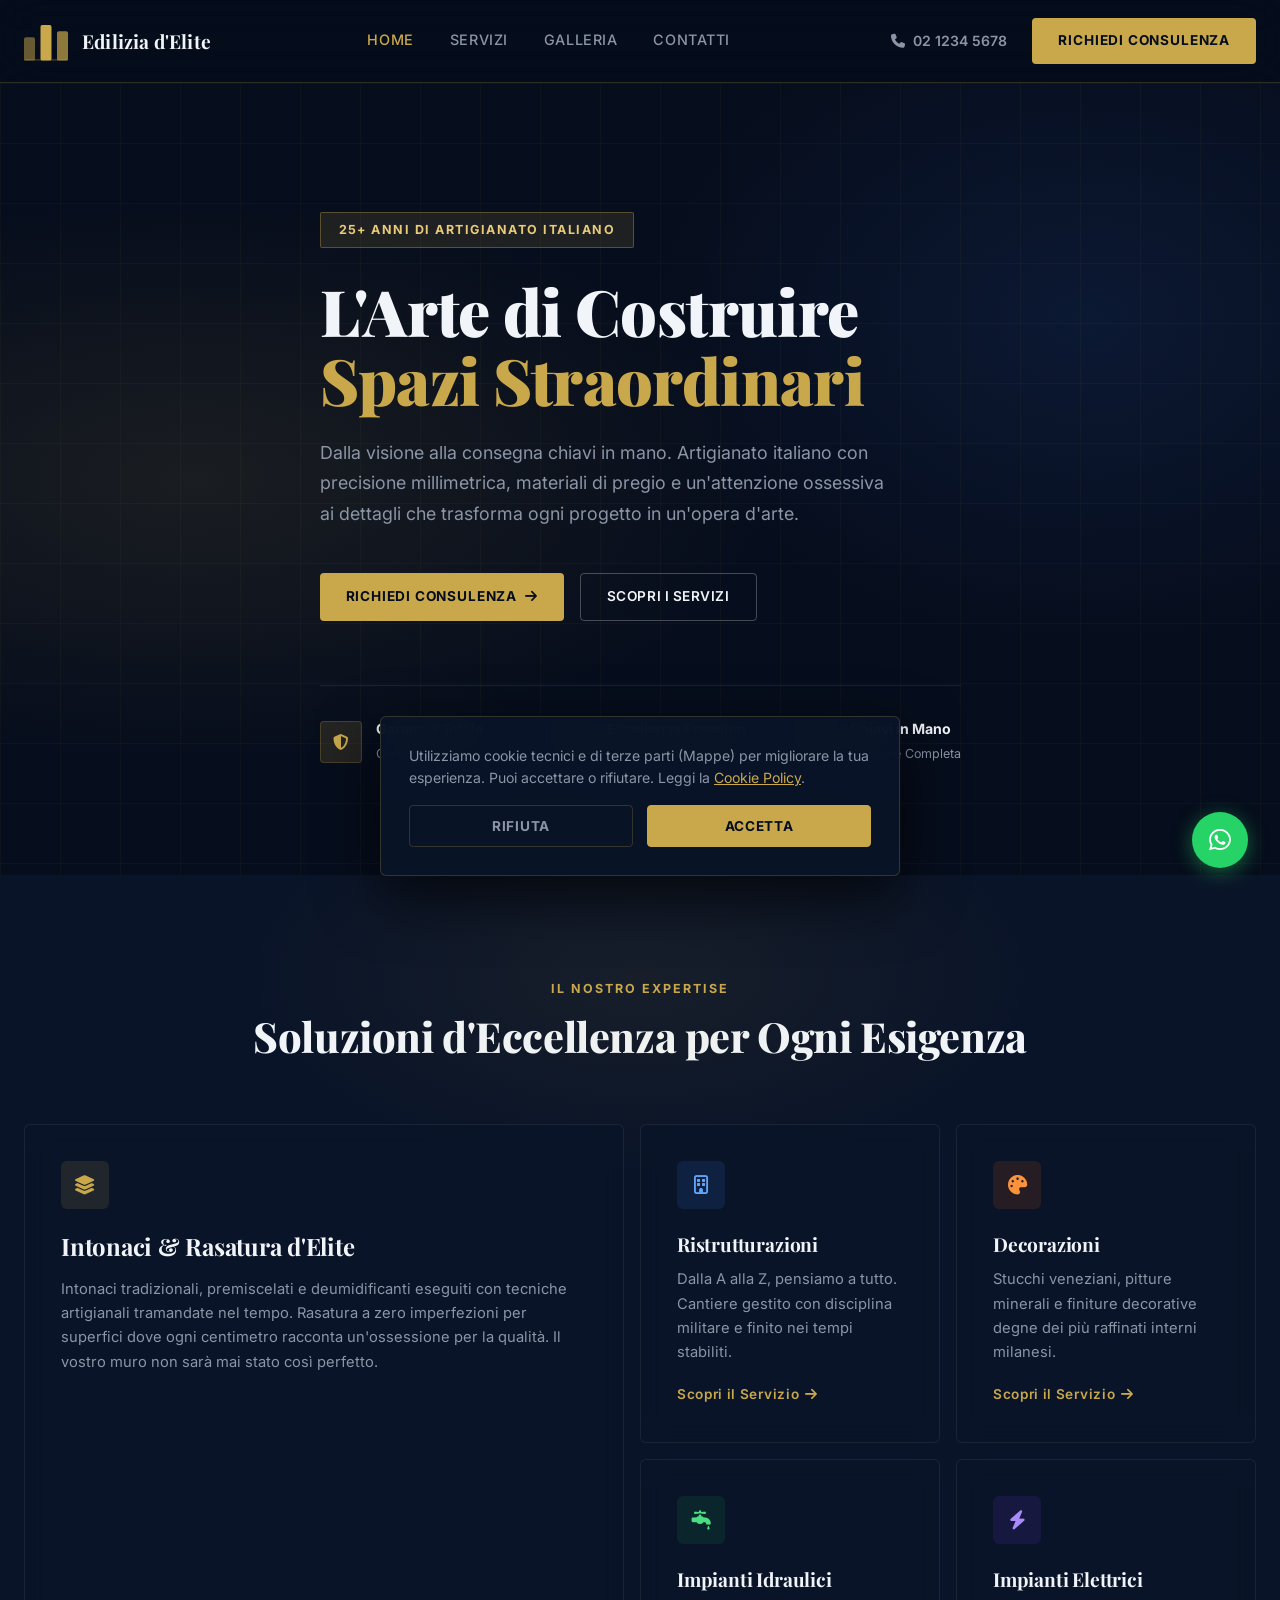
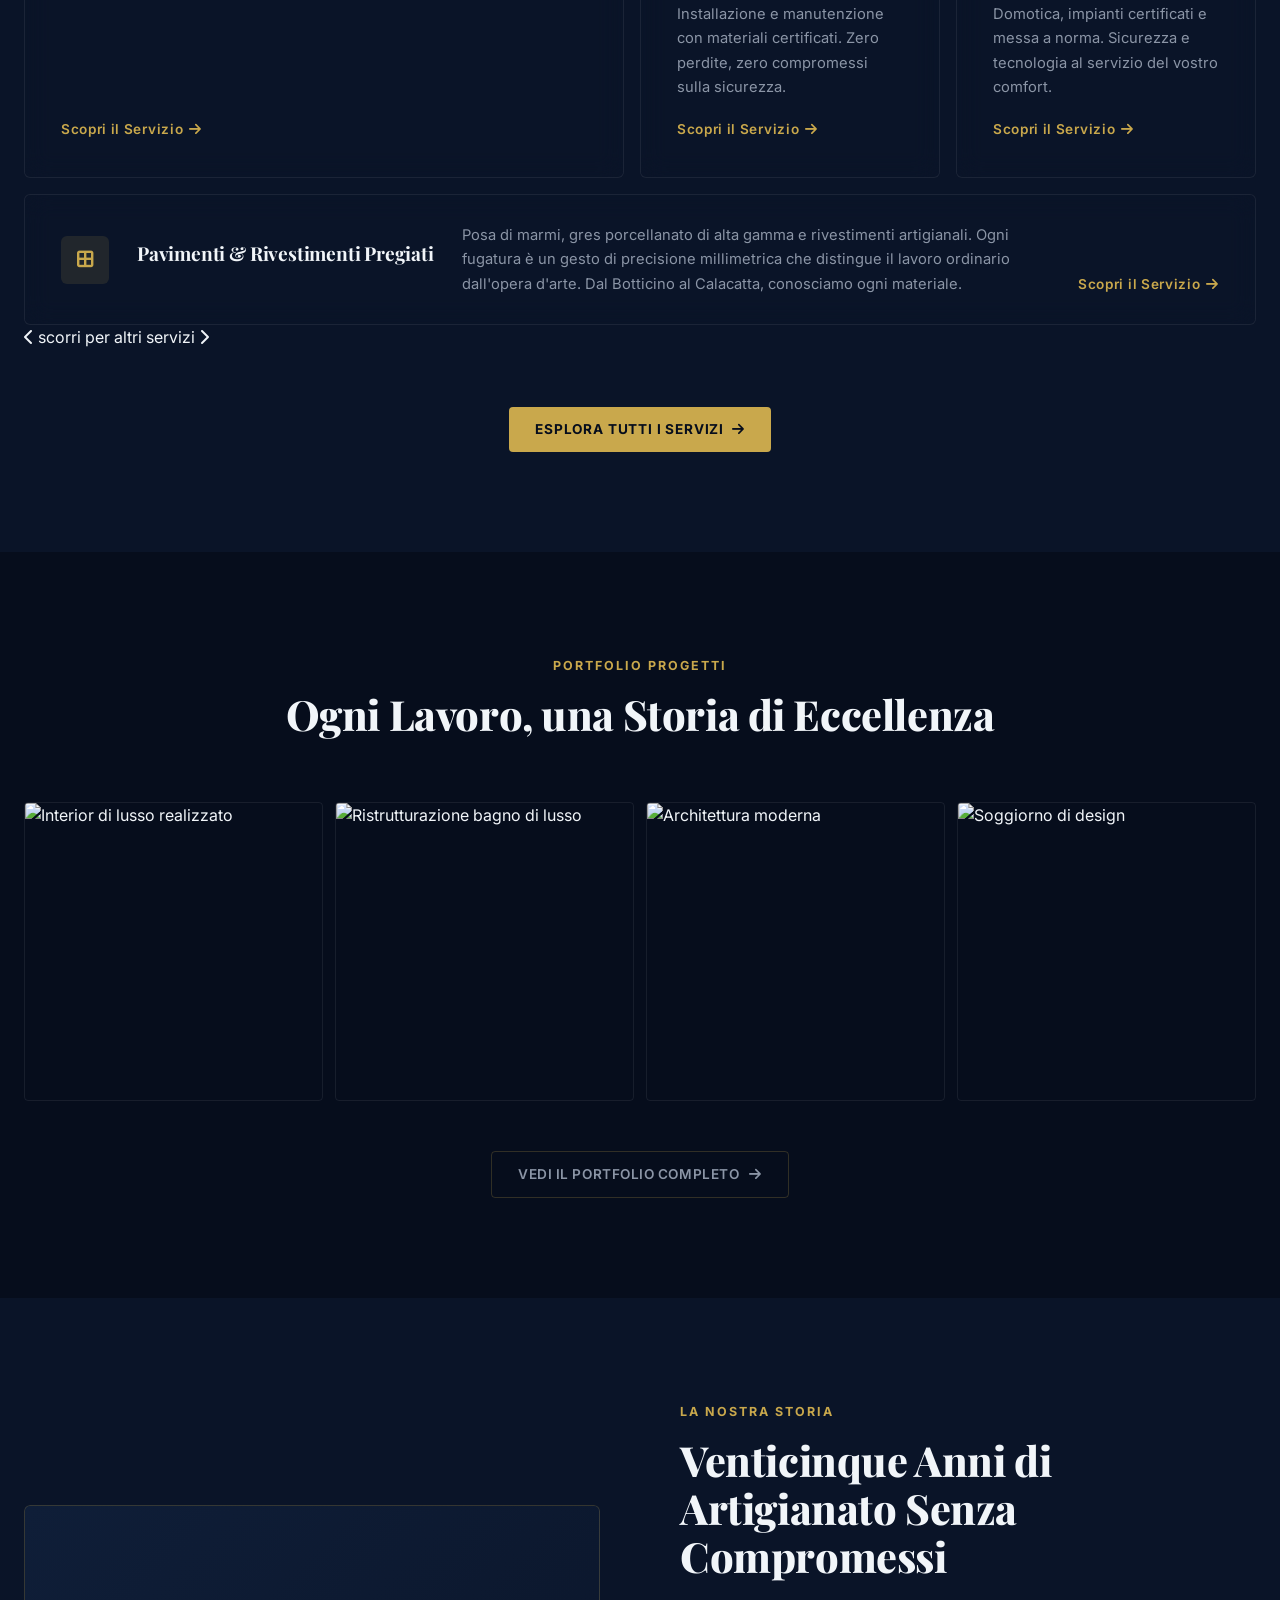
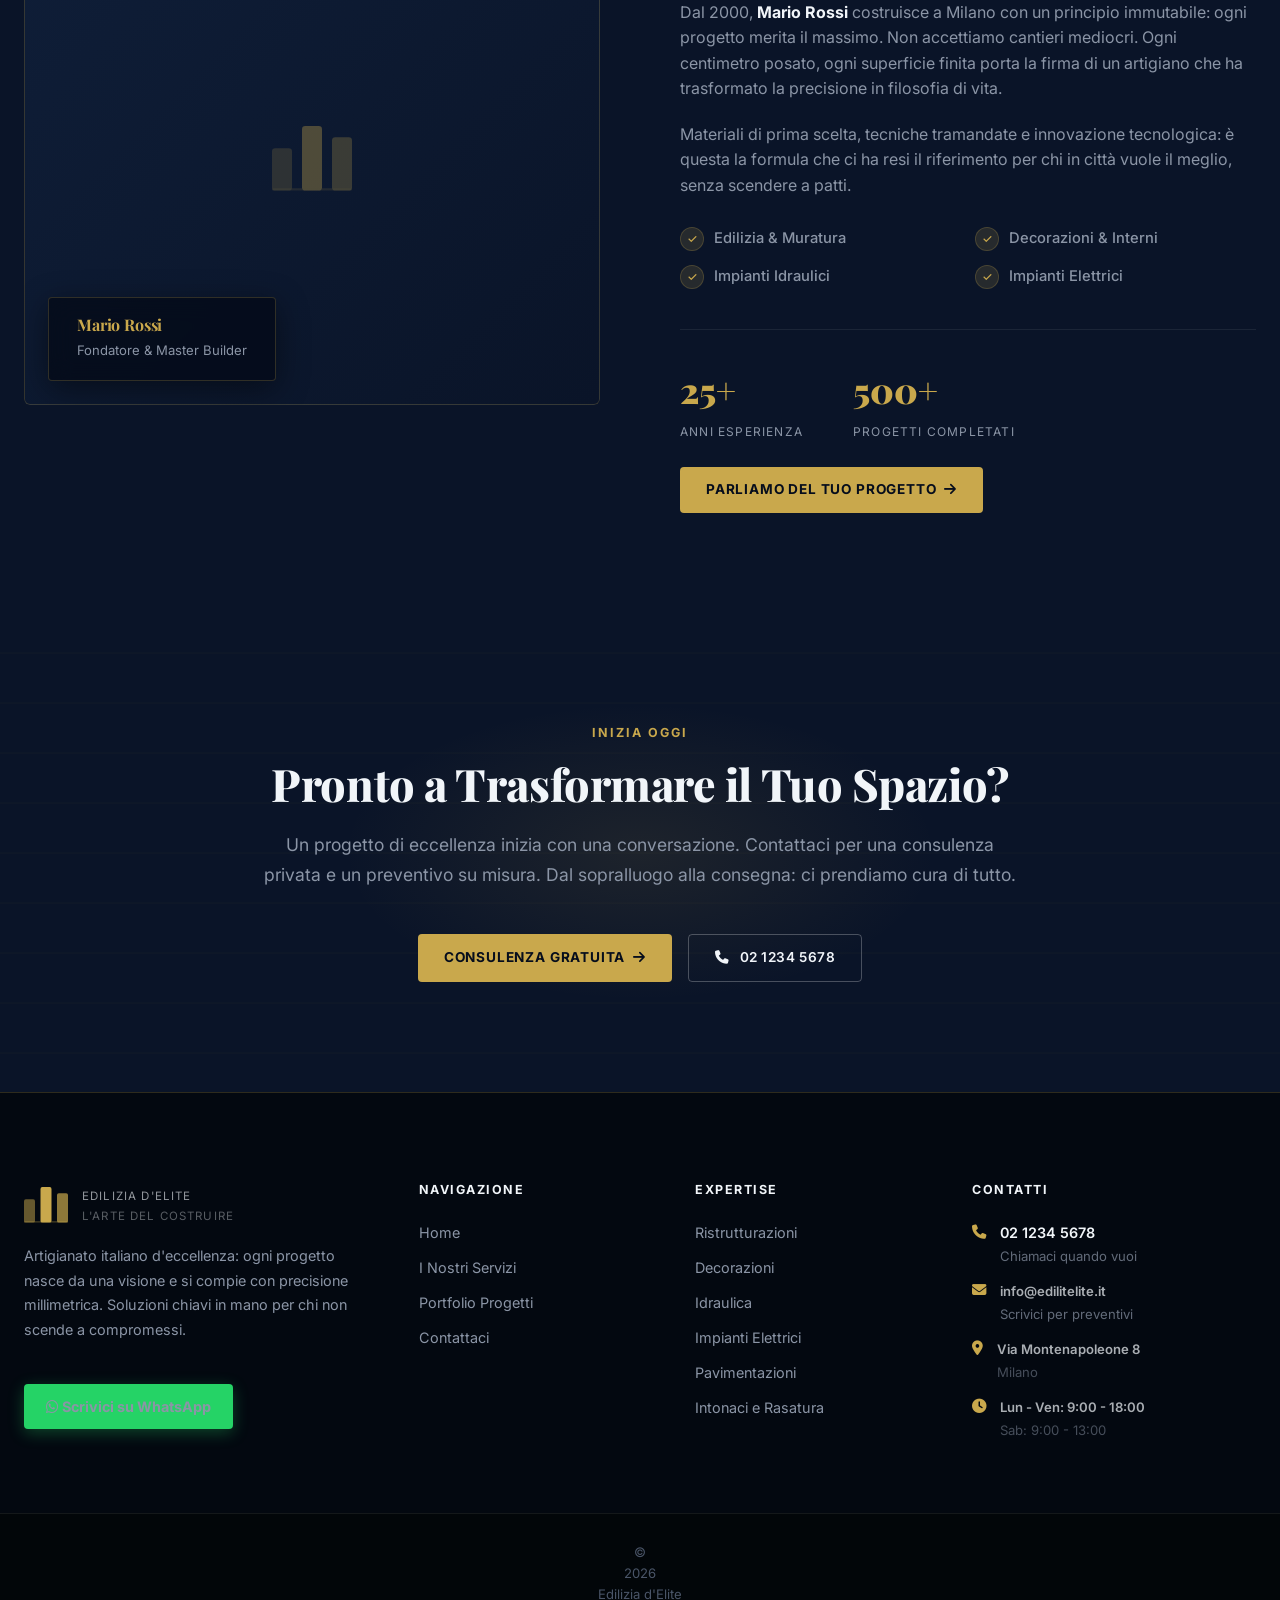
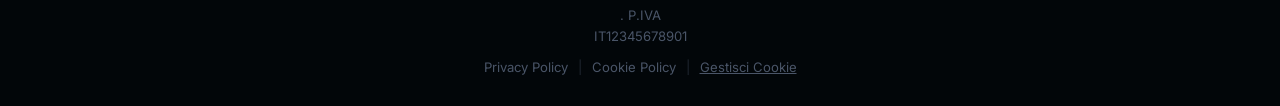
==== commit 41855636: "feat: privacy cookie blocking, mobile carousel, back-to-top, policy page luxury refactor Co-authored" ====
--- a/index.html
+++ b/index.html
@@ -139,6 +139,7 @@
                     <a href="servizi.html" class="link-arrow">Scopri il Servizio <i class="fa-solid fa-arrow-right"></i></a>
                 </div>
             </div>
+            <p class="services-carousel-hint"><i class="fa-solid fa-chevron-left"></i> scorri per altri servizi <i class="fa-solid fa-chevron-right"></i></p>
 
             <div style="text-align: center; margin-top: 56px;">
                 <a href="servizi.html" class="btn-red">Esplora Tutti i Servizi <i class="fa-solid fa-arrow-right"></i></a>
@@ -328,6 +329,11 @@
         <i class="fa-brands fa-whatsapp"></i>
     </a>
 
+    <!-- Back to Top Button -->
+    <button id="back-to-top" onclick="window.scrollTo({top:0,behavior:'smooth'})" aria-label="Torna su">
+        <i class="fa-solid fa-chevron-up"></i>
+    </button>
+
     <!-- Schema.org LocalBusiness -->
     <script type="application/ld+json" id="schema-org"></script>
 
@@ -341,6 +347,13 @@
                 } else {
                     header.classList.remove('scrolled');
                 }
+            }
+            // Back to top — show after 50% of page height
+            const btt = document.getElementById('back-to-top');
+            if (btt) {
+                const halfway = (document.documentElement.scrollHeight - window.innerHeight) * 0.5;
+                if (window.scrollY > halfway) { btt.classList.add('visible'); }
+                else { btt.classList.remove('visible'); }
             }
         });
 
--- a/style.css
+++ b/style.css
@@ -1181,6 +1181,129 @@
 }
 
 
+/* --- 20. MAP CONSENT PLACEHOLDER --- */
+.map-consent-placeholder {
+    width: 100%; height: 100%;
+    background: rgba(6, 13, 28, 0.92);
+    backdrop-filter: blur(12px);
+    -webkit-backdrop-filter: blur(12px);
+    display: flex;
+    align-items: center;
+    justify-content: center;
+    border-radius: 6px;
+    text-align: center;
+}
+.map-consent-inner {
+    padding: 24px 28px;
+    max-width: 280px;
+}
+.map-consent-icon {
+    font-size: 2.2rem;
+    color: var(--accent);
+    margin-bottom: 14px;
+    opacity: 0.7;
+}
+.map-consent-inner p {
+    font-family: 'Inter', sans-serif;
+    font-size: 0.88rem;
+    color: var(--text-secondary);
+    line-height: 1.6;
+    margin: 0;
+}
+
+
+/* --- 21. BACK TO TOP BUTTON --- */
+#back-to-top {
+    position: fixed;
+    bottom: 100px;
+    right: 32px;
+    width: 42px; height: 42px;
+    background: rgba(10, 20, 40, 0.88);
+    backdrop-filter: blur(12px);
+    -webkit-backdrop-filter: blur(12px);
+    border: 1px solid var(--border);
+    border-radius: 4px;
+    color: var(--accent);
+    font-size: 1rem;
+    display: flex;
+    align-items: center;
+    justify-content: center;
+    cursor: pointer;
+    z-index: 9998;
+    opacity: 0;
+    transform: translateY(12px);
+    transition: opacity 0.3s ease, transform 0.3s ease, background 0.2s ease, border-color 0.2s ease;
+    pointer-events: none;
+}
+#back-to-top.visible {
+    opacity: 1;
+    transform: translateY(0);
+    pointer-events: auto;
+}
+#back-to-top:hover {
+    background: var(--accent);
+    border-color: var(--accent);
+    color: #060D1C;
+}
+
+
+/* --- 22. MOBILE SERVICES CAROUSEL --- */
+@media (max-width: 768px) {
+    .services-section { padding: 60px 0; }
+    .gallery-section { padding: 60px 0; }
+    .section-padding { padding: 60px 0; }
+    .cta-section { padding: 70px 0; }
+    .section-header { margin-bottom: 36px; }
+
+    /* Horizontal carousel on mobile */
+    .services-grid {
+        display: flex;
+        flex-wrap: nowrap;
+        overflow-x: auto;
+        gap: 14px;
+        scroll-snap-type: x mandatory;
+        -webkit-overflow-scrolling: touch;
+        padding-bottom: 12px;
+        /* hide scrollbar visually */
+        scrollbar-width: none;
+    }
+    .services-grid::-webkit-scrollbar { display: none; }
+
+    .service-card {
+        min-width: 78vw;
+        max-width: 82vw;
+        scroll-snap-align: start;
+        flex-shrink: 0;
+        /* reset bento grid overrides */
+        grid-column: unset !important;
+        grid-row: unset !important;
+        min-height: unset !important;
+        flex-direction: column !important;
+    }
+    /* 6th card: back to column on mobile */
+    .service-card:nth-child(6) {
+        flex-direction: column !important;
+        padding: 32px !important;
+    }
+    .service-card:nth-child(6) .link-arrow { margin-left: 0 !important; }
+
+    /* Carousel scroll hint dots */
+    .services-carousel-hint {
+        text-align: center;
+        margin-top: 16px;
+        color: var(--text-muted);
+        font-size: 0.75rem;
+        font-family: 'Inter', sans-serif;
+        letter-spacing: 0.05em;
+        display: flex;
+        align-items: center;
+        justify-content: center;
+        gap: 6px;
+    }
+    .services-carousel-hint i { font-size: 0.7rem; opacity: 0.6; }
+}
+
+
 /* ============================================================
    RESPONSIVE
    ============================================================ */
@@ -1217,14 +1340,6 @@
     .trust-row { flex-direction: column; align-items: center; gap: 20px; }
     .trust-row .trust-item { justify-content: center; }
 
-    .services-grid {
-        grid-template-columns: 1fr;
-        grid-template-rows: auto;
-    }
-    .service-card { grid-column: auto !important; grid-row: auto !important; }
-    .service-card:nth-child(6) { flex-direction: column; padding: 32px; }
-    .service-card:nth-child(6) .link-arrow { margin-left: 0; }
-
     .gallery-grid { grid-template-columns: repeat(2, 1fr); }
     .about-layout { gap: 40px; }
     .titolare-img { height: 300px; }
